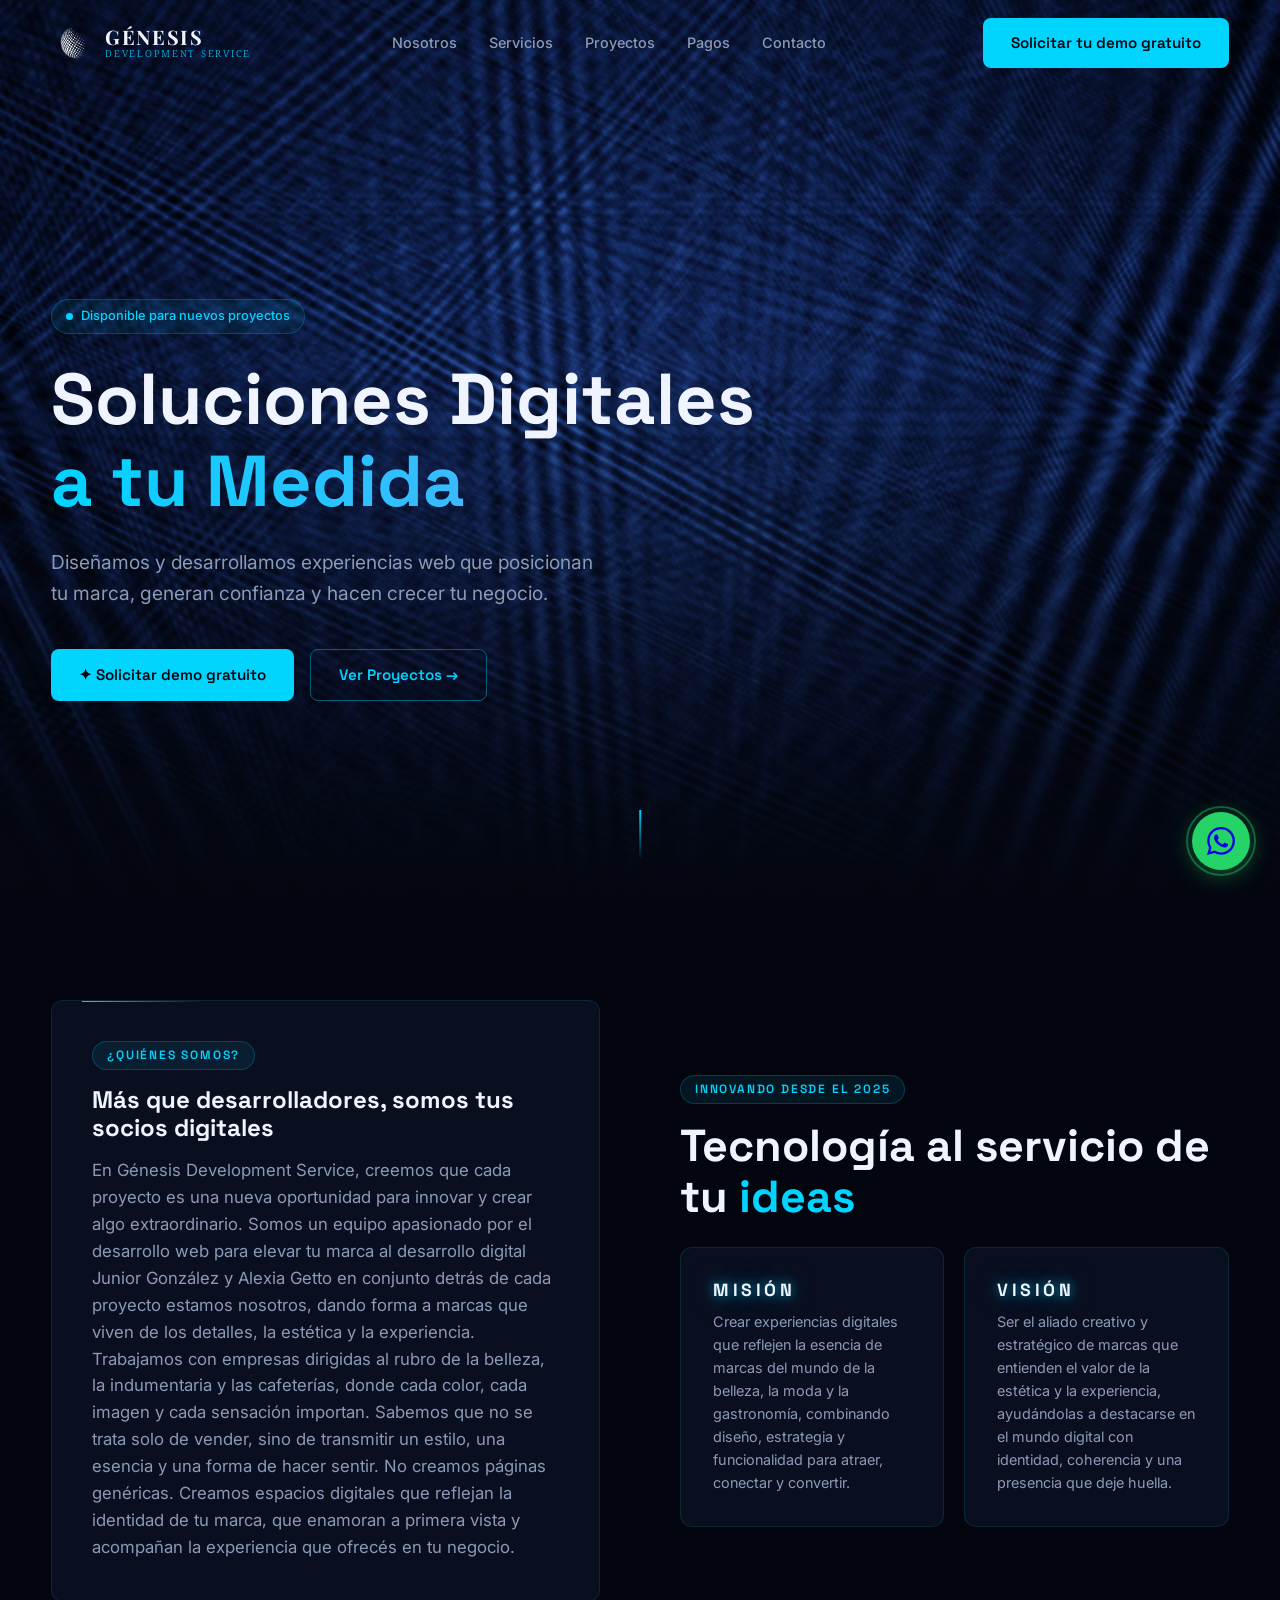
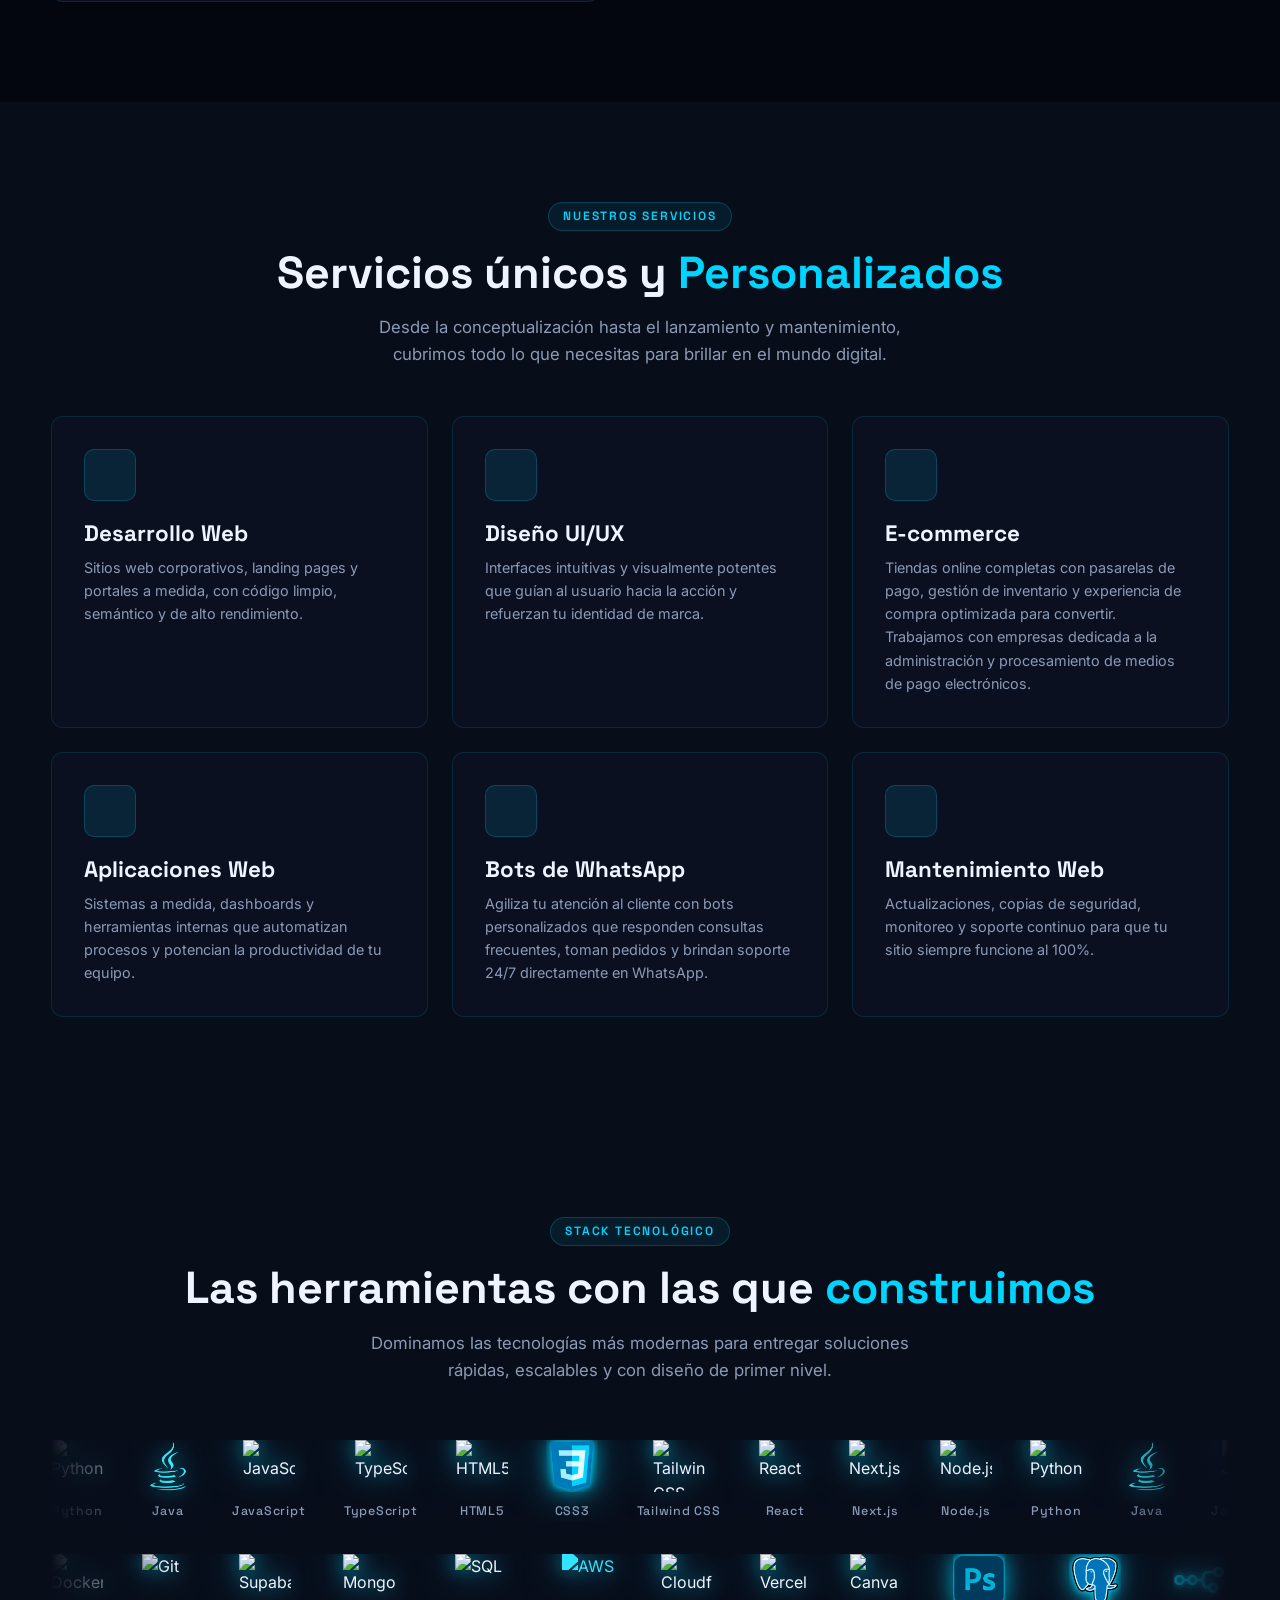
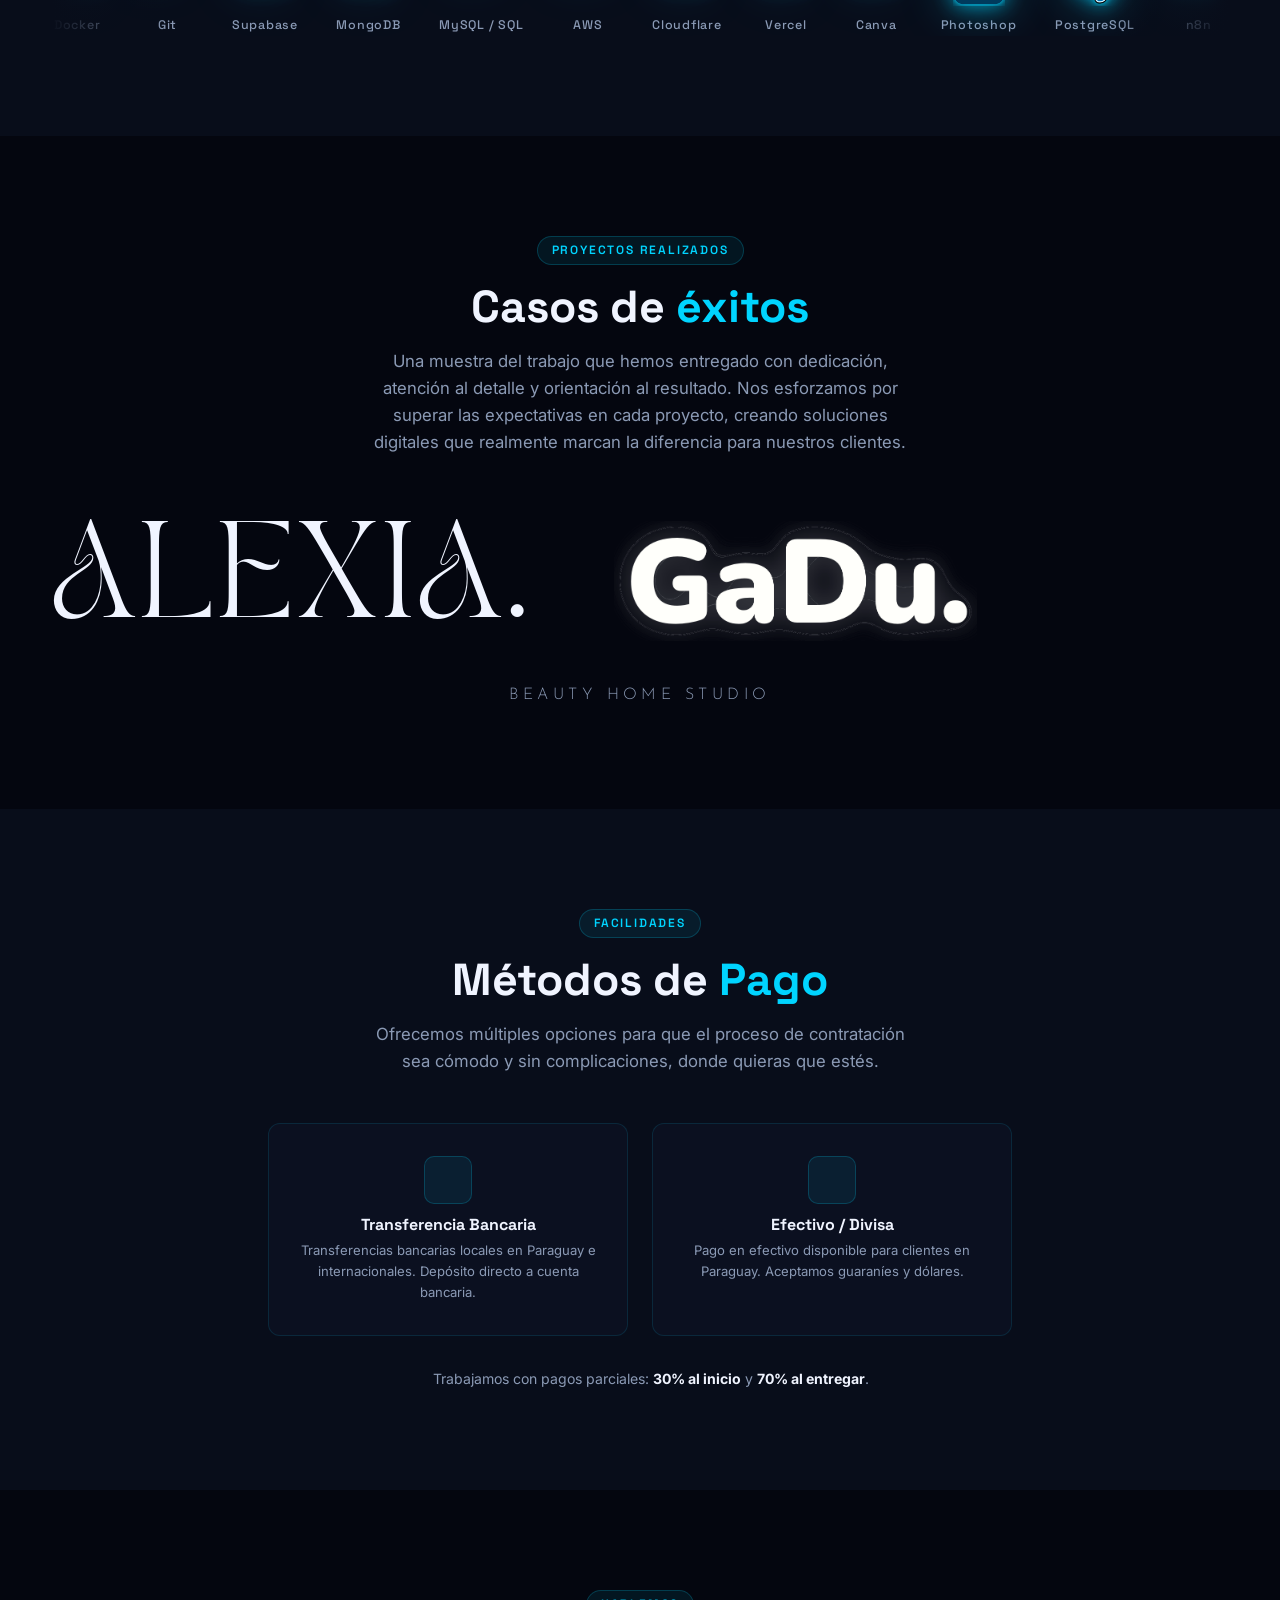
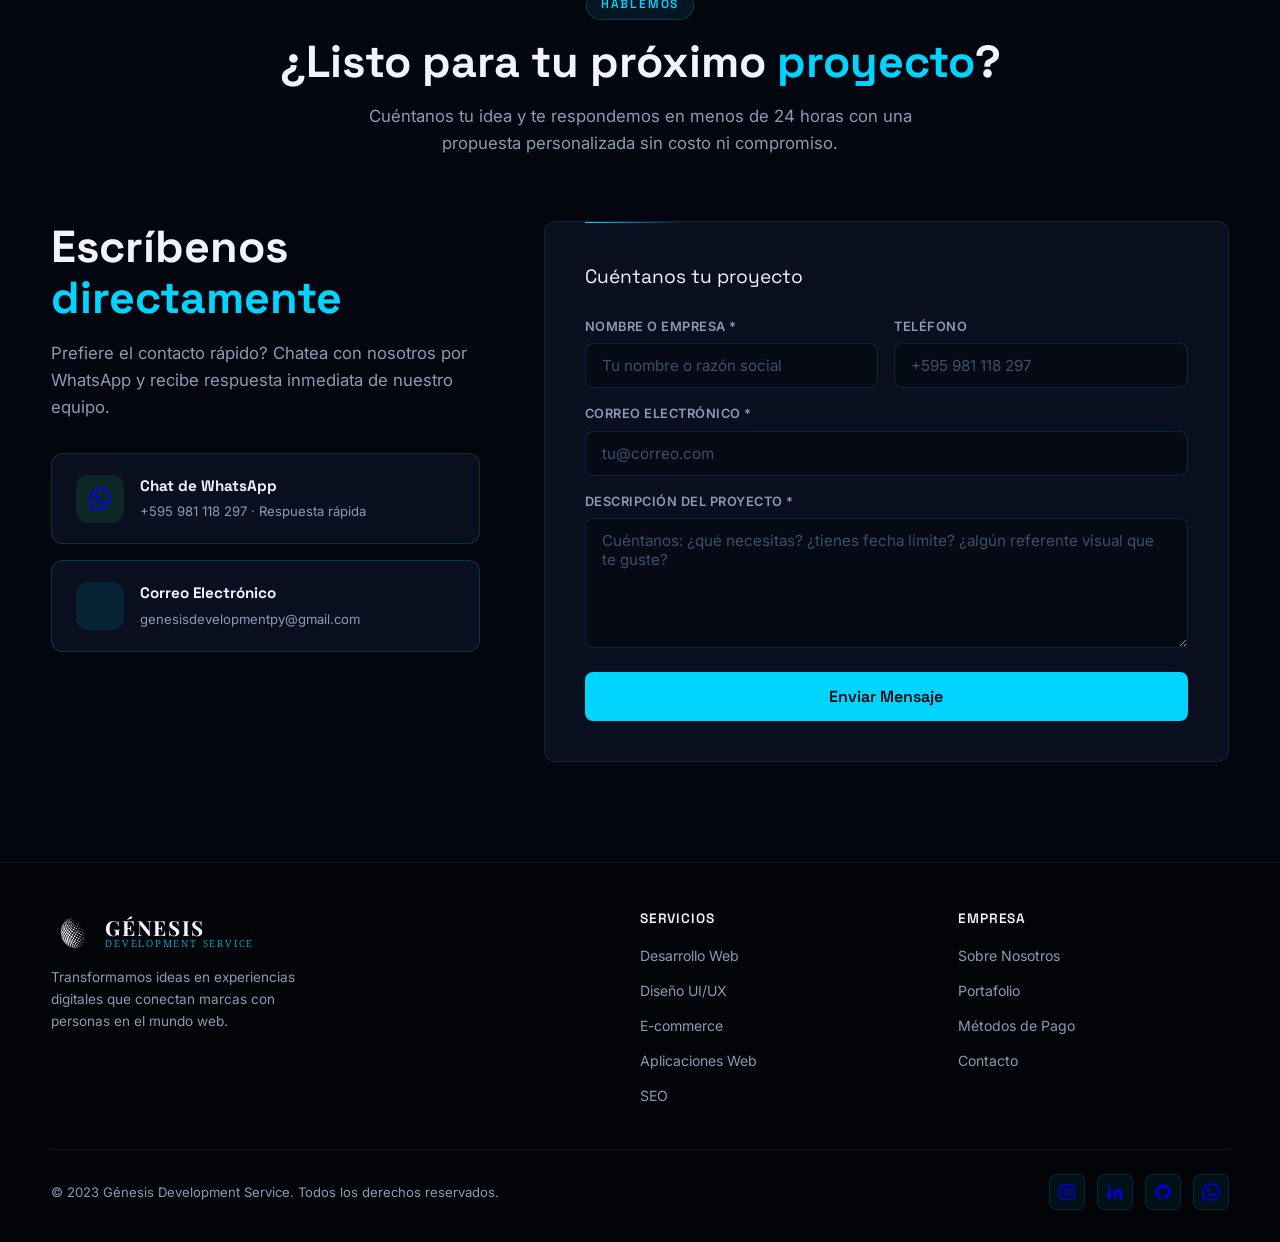
==== index.html @ a387af7b "fix: igualar GaDu. a ALEXIA. y centrar subtítulo - Reemplazar projects-grid por projects-row (flexbo" ====
<!DOCTYPE html>
<html lang="es">
<head>
  <meta charset="UTF-8" />
  <meta name="viewport" content="width=device-width, initial-scale=1.0" />
  <title>Génesis Development Service | Desarrollo Web Profesional en Paraguay</title>
  <link rel="icon" type="image/png" href="assets/favicon.png" />
  <link rel="canonical" href="https://www.genesis.com.py/" />
  <meta name="description" content="Génesis Development Service: desarrollo web profesional, diseño UI/UX, e-commerce y aplicaciones a medida en Paraguay. Transformamos ideas en experiencias digitales." />
  <meta name="keywords" content="desarrollo web Paraguay, diseño web Asunción, e-commerce Paraguay, páginas web profesionales, UI/UX, aplicaciones web, Génesis" />
  <meta name="author" content="Génesis Development Service" />
  <meta name="robots" content="index, follow" />

  <!-- Open Graph (WhatsApp, Facebook, LinkedIn) -->
  <meta property="og:type" content="website" />
  <meta property="og:url" content="https://www.genesis.com.py/" />
  <meta property="og:title" content="Génesis Development Service | Desarrollo Web Profesional" />
  <meta property="og:description" content="Desarrollo web profesional, diseño UI/UX, e-commerce y aplicaciones a medida en Paraguay." />
  <meta property="og:image" content="https://www.genesis.com.py/assets/favicon.png" />
  <meta property="og:locale" content="es_PY" />

  <!-- Twitter Card -->
  <meta name="twitter:card" content="summary_large_image" />
  <meta name="twitter:title" content="Génesis Development Service" />
  <meta name="twitter:description" content="Desarrollo web profesional en Paraguay." />
  <meta name="twitter:image" content="https://www.genesis.com.py/assets/favicon.png" />

  <!-- Fonts -->
  <link rel="preconnect" href="https://fonts.googleapis.com" />
  <link rel="preconnect" href="https://fonts.gstatic.com" crossorigin />
  <link href="https://fonts.googleapis.com/css2?family=Space+Grotesk:wght@300;400;500;600;700&family=Inter:wght@300;400;500;600&family=Playfair+Display:wght@400;500;600;700&family=Noto+Serif:wght@300;400&family=Josefin+Sans:wght@300;400;600&display=swap" rel="stylesheet" />

  <!-- Styles -->
  <link rel="stylesheet" href="css/styles.css" />
  <!-- Icons -->
  <script src="https://unpkg.com/lucide@latest/dist/umd/lucide.min.js"></script>
</head>
<body>

  <!-- ═════════ PRELOADER ═══ -->
  <div id="preloader">
    <div class="preloader-content">
      <img src="assets/logo-icon.png" alt="Génesis" class="preloader-icon" />
      <span class="preloader-name">GÉNESIS</span>
      <span class="preloader-sub">Development Service</span>
    </div>
  </div>

  <!-- ═════════ NAV ═══ -->
  <nav id="navbar">
    <div class="container">
      <div class="nav-inner">
        <a href="#hero" class="nav-logo">
          <img src="assets/logo-icon.png" alt="Génesis" class="nav-logo-icon" />
          <span class="nav-logo-text">
            <span class="logo-name">GÉNESIS</span>
            <span class="logo-sub">Development Service</span>
          </span>
        </a>

        <ul class="nav-links">
          <li><a href="#about">Nosotros</a></li>
          <li><a href="#services">Servicios</a></li>
          <li><a href="#projects">Proyectos</a></li>
          <li><a href="#payment">Pagos</a></li>
          <li><a href="#contact">Contacto</a></li>
        </ul>

        <a href="#contact" class="btn btn-primary nav-cta">Solicitar tu demo gratuito</a>

        <button class="hamburger" aria-label="Menú">
          <span></span><span></span><span></span>
        </button>
      </div>
    </div>
  </nav>

  <!-- ═══════════════════════════════════════ HERO ══ -->
  <section id="hero">
    <canvas id="shader-canvas"></canvas>
    <div class="hero-overlay"></div>

    <div class="container">
      <div class="hero-content">
        <div class="hero-badge">
          <span class="dot"></span>
          Disponible para nuevos proyectos
        </div>

        <h1 class="hero-title">
          <span class="line">Soluciones Digitales</span>
          <span class="line gradient-text typewriter"
                data-words="a tu Medida|que Impactan|que Convierten|Profesionales"></span>
        </h1>

        <p class="hero-subtitle">
          Diseñamos y desarrollamos experiencias web que posicionan tu marca,
          generan confianza y hacen crecer tu negocio.
        </p>

        <div class="hero-actions">
          <a href="#contact" class="btn btn-primary">
            ✦ Solicitar demo gratuito
          </a>
          <a href="#projects" class="btn btn-outline">
            Ver Proyectos →
          </a>
        </div>
      </div>
    </div>

    <div class="hero-scroll">
      <div class="scroll-line"></div>
    </div>
  </section>

  <!-- ═══════════════════════════════════════ ABOUT ═ -->
  <section id="about" class="section">
    <div class="container">
      <div class="about-grid">

        <div class="about-visual reveal">
          <div class="about-card-main">
            <span class="section-tag">¿Quiénes Somos?</span>
            <h3 style="color:var(--white);font-size:1.5rem;margin-bottom:1rem;">
              Más que desarrolladores, somos tus socios digitales
            </h3>
            <p>
              En Génesis Development Service, creemos que cada proyecto es una nueva
              oportunidad para innovar y crear algo extraordinario. Somos un equipo apasionado por el desarrollo web para elevar tu marca al desarrollo digital
              Junior González y Alexia Getto en conjunto detrás de cada proyecto estamos nosotros, dando forma a marcas que viven de los detalles, la estética y la experiencia.
              Trabajamos con empresas dirigidas al rubro de la belleza, la indumentaria y las cafeterías, donde cada color, cada imagen y cada sensación importan.
              Sabemos que no se trata solo de vender, sino de transmitir un estilo, una esencia y una forma de hacer sentir. No creamos páginas genéricas.
              Creamos espacios digitales que reflejan la identidad de tu marca, que enamoran a primera vista y acompañan la experiencia que ofrecés en tu negocio.

            </p>
            <div class="about-card-accent"></div>
          </div>

        </div>

        <div class="about-text reveal reveal-delay-2">
          <span class="section-tag">Innovando desde el 2025</span>
          <h2 class="section-title">
            Tecnología al servicio de tu <span class="text-cyan">ideas</span>
          </h2>
          <div class="mv-grid">
            <div class="service-card mv-card">
              <h3 class="mv-title">MISIÓN</h3>
              <p>Crear experiencias digitales que reflejen la esencia de marcas del mundo de la belleza, la moda y la gastronomía, combinando diseño, estrategia y funcionalidad para atraer, conectar y convertir.</p>
            </div>
            <div class="service-card mv-card">
              <h3 class="mv-title">VISIÓN</h3>
              <p>Ser el aliado creativo y estratégico de marcas que entienden el valor de la estética y la experiencia, ayudándolas a destacarse en el mundo digital con identidad, coherencia y una presencia que deje huella.</p>
            </div>
          </div>
        </div>
      </div>
    </div>
  </section>

  <!-- ════════════════════════════════════ SERVICES ══ -->
  <section id="services" class="section">
    <div class="container">
      <div class="text-center reveal">
        <span class="section-tag">Nuestros servicios</span>
        <h2 class="section-title">Servicios únicos y <span class="text-cyan">Personalizados</span></h2>
        <p class="section-subtitle">
          Desde la conceptualización hasta el lanzamiento y mantenimiento,
          cubrimos todo lo que necesitas para brillar en el mundo digital.
        </p>
      </div>

      <div class="services-grid">

        <div class="service-card reveal reveal-delay-1">
          <div class="service-icon"><i data-lucide="globe"></i></div>
          <h3>Desarrollo Web</h3>
          <p>Sitios web corporativos, landing pages y portales a medida, con código limpio, semántico y de alto rendimiento.</p>
        </div>

        <div class="service-card reveal reveal-delay-2">
          <div class="service-icon"><i data-lucide="palette"></i></div>
          <h3>Diseño UI/UX</h3>
          <p>Interfaces intuitivas y visualmente potentes que guían al usuario hacia la acción y refuerzan tu identidad de marca.</p>
        </div>

        <div class="service-card reveal reveal-delay-3">
          <div class="service-icon"><i data-lucide="shopping-cart"></i></div>
          <h3>E-commerce</h3>
          <p>Tiendas online completas con pasarelas de pago, gestión de inventario y experiencia de compra optimizada para convertir. Trabajamos con empresas dedicada a la administración y procesamiento de medios de pago electrónicos.</p>
        </div>

        <div class="service-card reveal reveal-delay-1">
          <div class="service-icon"><i data-lucide="settings-2"></i></div>
          <h3>Aplicaciones Web</h3>
          <p>Sistemas a medida, dashboards y herramientas internas que automatizan procesos y potencian la productividad de tu equipo.</p>
        </div>

        <div class="service-card reveal reveal-delay-2">
          <div class="service-icon"><i data-lucide="bot"></i></div>
          <h3>Bots de WhatsApp</h3>
          <p>Agiliza tu atención al cliente con bots personalizados que responden consultas frecuentes, toman pedidos y brindan soporte 24/7 directamente en WhatsApp.</p>
        </div>

        <div class="service-card reveal reveal-delay-3">
          <div class="service-icon"><i data-lucide="shield-check"></i></div>
          <h3>Mantenimiento Web</h3>
          <p>Actualizaciones, copias de seguridad, monitoreo y soporte continuo para que tu sitio siempre funcione al 100%.</p>
        </div>

      </div>
    </div>
  </section>

  <!-- ══════════════════════════════════ STACK ══════ -->
  <section id="stack" class="section">
    <div class="container">
      <div class="text-center reveal">
        <span class="section-tag">Stack Tecnológico</span>
        <h2 class="section-title">Las herramientas con las que <span class="text-cyan">construimos</span></h2>
        <p class="section-subtitle">
          Dominamos las tecnologías más modernas para entregar soluciones
          rápidas, escalables y con diseño de primer nivel.
        </p>
      </div>

      <div class="stack-carousel reveal">
        <!-- Fila 1 → scroll izquierda -->
        <div class="stack-row">
          <div class="stack-track track-left">
            <!-- set 1 -->
            <div class="stack-item"><img src="https://cdn.simpleicons.org/python/00d4ff" alt="Python"><span>Python</span></div>
            <div class="stack-item"><img src="assets/logo-java.png" alt="Java"><span>Java</span></div>
            <div class="stack-item"><img src="https://cdn.simpleicons.org/javascript/00d4ff" alt="JavaScript"><span>JavaScript</span></div>
            <div class="stack-item"><img src="https://cdn.simpleicons.org/typescript/00d4ff" alt="TypeScript"><span>TypeScript</span></div>
            <div class="stack-item"><img src="https://cdn.simpleicons.org/html5/00d4ff" alt="HTML5"><span>HTML5</span></div>
            <div class="stack-item"><img src="assets/logo-css3.png" alt="CSS3"><span>CSS3</span></div>
            <div class="stack-item"><img src="https://cdn.simpleicons.org/tailwindcss/00d4ff" alt="Tailwind CSS"><span>Tailwind CSS</span></div>
            <div class="stack-item"><img src="https://cdn.simpleicons.org/react/00d4ff" alt="React"><span>React</span></div>
            <div class="stack-item"><img src="https://cdn.simpleicons.org/nextdotjs/00d4ff" alt="Next.js"><span>Next.js</span></div>
            <div class="stack-item"><img src="https://cdn.simpleicons.org/nodedotjs/00d4ff" alt="Node.js"><span>Node.js</span></div>
            <!-- set 2 (copia para loop infinito) -->
            <div class="stack-item"><img src="https://cdn.simpleicons.org/python/00d4ff" alt="Python"><span>Python</span></div>
            <div class="stack-item"><img src="assets/logo-java.png" alt="Java"><span>Java</span></div>
            <div class="stack-item"><img src="https://cdn.simpleicons.org/javascript/00d4ff" alt="JavaScript"><span>JavaScript</span></div>
            <div class="stack-item"><img src="https://cdn.simpleicons.org/typescript/00d4ff" alt="TypeScript"><span>TypeScript</span></div>
            <div class="stack-item"><img src="https://cdn.simpleicons.org/html5/00d4ff" alt="HTML5"><span>HTML5</span></div>
            <div class="stack-item"><img src="assets/logo-css3.png" alt="CSS3"><span>CSS3</span></div>
            <div class="stack-item"><img src="https://cdn.simpleicons.org/tailwindcss/00d4ff" alt="Tailwind CSS"><span>Tailwind CSS</span></div>
            <div class="stack-item"><img src="https://cdn.simpleicons.org/react/00d4ff" alt="React"><span>React</span></div>
            <div class="stack-item"><img src="https://cdn.simpleicons.org/nextdotjs/00d4ff" alt="Next.js"><span>Next.js</span></div>
            <div class="stack-item"><img src="https://cdn.simpleicons.org/nodedotjs/00d4ff" alt="Node.js"><span>Node.js</span></div>
          </div>
        </div>

        <!-- Fila 2 → scroll derecha -->
        <div class="stack-row" style="margin-top:2rem">
          <div class="stack-track track-right">
            <!-- set 1 -->
            <div class="stack-item"><img src="https://cdn.simpleicons.org/docker/00d4ff" alt="Docker"><span>Docker</span></div>
            <div class="stack-item"><img src="https://cdn.simpleicons.org/git/00d4ff" alt="Git"><span>Git</span></div>
            <div class="stack-item"><img src="https://cdn.simpleicons.org/supabase/00d4ff" alt="Supabase"><span>Supabase</span></div>
            <div class="stack-item"><img src="https://cdn.simpleicons.org/mongodb/00d4ff" alt="MongoDB"><span>MongoDB</span></div>
            <div class="stack-item"><img src="https://cdn.simpleicons.org/mysql/00d4ff" alt="SQL"><span>MySQL / SQL</span></div>
            <div class="stack-item"><img src="https://api.iconify.design/logos:aws.svg?width=52&height=52" alt="AWS" class="icon-force-cyan"><span>AWS</span></div>
            <div class="stack-item"><img src="https://cdn.simpleicons.org/cloudflare/00d4ff" alt="Cloudflare"><span>Cloudflare</span></div>
            <div class="stack-item"><img src="https://cdn.simpleicons.org/vercel/00d4ff" alt="Vercel"><span>Vercel</span></div>
            <div class="stack-item"><img src="https://api.iconify.design/simple-icons:canva.svg?color=%2300d4ff&width=52&height=52" alt="Canva"><span>Canva</span></div>
            <div class="stack-item"><img src="assets/logo-photoshop.png" alt="Photoshop"><span>Photoshop</span></div>
            <div class="stack-item"><img src="assets/logo-postgresql.png" alt="PostgreSQL"><span>PostgreSQL</span></div>
            <div class="stack-item"><img src="assets/logo-n8n.png" alt="n8n"><span>n8n</span></div>
            <!-- set 2 (copia para loop infinito) -->
            <div class="stack-item"><img src="https://cdn.simpleicons.org/docker/00d4ff" alt="Docker"><span>Docker</span></div>
            <div class="stack-item"><img src="https://cdn.simpleicons.org/git/00d4ff" alt="Git"><span>Git</span></div>
            <div class="stack-item"><img src="https://cdn.simpleicons.org/supabase/00d4ff" alt="Supabase"><span>Supabase</span></div>
            <div class="stack-item"><img src="https://cdn.simpleicons.org/mongodb/00d4ff" alt="MongoDB"><span>MongoDB</span></div>
            <div class="stack-item"><img src="https://cdn.simpleicons.org/mysql/00d4ff" alt="SQL"><span>MySQL / SQL</span></div>
            <div class="stack-item"><img src="https://api.iconify.design/logos:aws.svg?width=52&height=52" alt="AWS" class="icon-force-cyan"><span>AWS</span></div>
            <div class="stack-item"><img src="https://cdn.simpleicons.org/cloudflare/00d4ff" alt="Cloudflare"><span>Cloudflare</span></div>
            <div class="stack-item"><img src="https://cdn.simpleicons.org/vercel/00d4ff" alt="Vercel"><span>Vercel</span></div>
            <div class="stack-item"><img src="https://api.iconify.design/simple-icons:canva.svg?color=%2300d4ff&width=52&height=52" alt="Canva"><span>Canva</span></div>
            <div class="stack-item"><img src="assets/logo-photoshop.png" alt="Photoshop"><span>Photoshop</span></div>
            <div class="stack-item"><img src="assets/logo-postgresql.png" alt="PostgreSQL"><span>PostgreSQL</span></div>
            <div class="stack-item"><img src="assets/logo-n8n.png" alt="n8n"><span>n8n</span></div>
          </div>
        </div>
      </div>
    </div>
  </section>

  <!-- ══════════════════════════════════ PROJECTS ════ -->
  <section id="projects" class="section">
    <div class="container">
      <div class="text-center reveal">
        <span class="section-tag">Proyectos Realizados</span>
        <h2 class="section-title">Casos de <span class="text-cyan">éxitos</span></h2>
        <p class="section-subtitle">
          Una muestra del trabajo que hemos entregado con dedicación,
          atención al detalle y orientación al resultado. Nos esforzamos por superar las expectativas en cada proyecto, creando soluciones digitales que realmente marcan la diferencia para nuestros clientes.
        </p>
      </div>

      <div class="projects-row">

        <a class="project-text-link reveal reveal-delay-1" href="https://www.alexiahome.com.py" target="_blank" rel="noopener noreferrer">
          ALEXIA. <span class="project-text-arrow">↗</span>
        </a>

        <a class="project-logo-link reveal reveal-delay-2" href="https://www.gadustore.com.py" target="_blank" rel="noopener noreferrer">
          <img src="assets/logo-gadu.png" alt="GaDu." class="project-logo-img">
          <span class="project-text-arrow">↗</span>
        </a>

      </div>

      <p class="project-subtitle text-center reveal" style="margin-top:1.6rem">Beauty Home Studio</p>
    </div>
  </section>

  <!-- ════════════════════════════════════ PAYMENT ═══ -->
  <section id="payment" class="section">
    <div class="container">
      <div class="text-center reveal">
        <span class="section-tag">Facilidades</span>
        <h2 class="section-title">Métodos de <span class="text-cyan">Pago</span></h2>
        <p class="section-subtitle">
          Ofrecemos múltiples opciones para que el proceso de contratación
          sea cómodo y sin complicaciones, donde quieras que estés.
        </p>
      </div>

      <div class="payment-grid">

        <div class="payment-card reveal reveal-delay-1">
          <span class="payment-icon"><i data-lucide="landmark"></i></span>
          <h3>Transferencia Bancaria</h3>
          <p>Transferencias bancarias locales en Paraguay e internacionales. Depósito directo a cuenta bancaria.</p>
        </div>


        <div class="payment-card reveal reveal-delay-4">
          <span class="payment-icon"><i data-lucide="banknote"></i></span>
          <h3>Efectivo / Divisa</h3>
          <p>Pago en efectivo disponible para clientes en Paraguay. Aceptamos guaraníes y dólares.</p>
        </div>

      </div>

      <p class="text-center reveal" style="margin-top:2rem;font-size:0.88rem;">
        <i data-lucide="info" style="display:inline-block;width:14px;height:14px;vertical-align:middle;margin-right:4px;color:var(--cyan);"></i> Trabajamos con pagos parciales: <strong style="color:var(--white);">30% al inicio</strong> y <strong style="color:var(--white);">70% al entregar</strong>.
      </p>
    </div>
  </section>

  <!-- ══════════════════════════════════ CONTACT ═════ -->
  <section id="contact" class="section">
    <div class="container">
      <div class="text-center reveal" style="margin-bottom:4rem;">
        <span class="section-tag">Hablemos</span>
        <h2 class="section-title">¿Listo para tu próximo <span class="text-cyan">proyecto</span>?</h2>
        <p class="section-subtitle">
          Cuéntanos tu idea y te respondemos en menos de 24 horas con una propuesta
          personalizada sin costo ni compromiso.
        </p>
      </div>

      <div class="contact-grid">

        <!-- WhatsApp -->
        <div class="contact-info reveal">
          <h2>Escríbenos<br /><span class="text-cyan">directamente</span></h2>
          <p style="margin-top:1rem;margin-bottom:2rem;">
            Prefiere el contacto rápido? Chatea con nosotros por WhatsApp y recibe
            respuesta inmediata de nuestro equipo.
          </p>

          <div class="contact-wa">
            <a href="https://wa.me/595981118297?text=Hola%2C%20me%20interesa%20un%20proyecto%20web"
               target="_blank" rel="noopener noreferrer" class="wa-card">
              <div class="wa-icon"><svg viewBox="0 0 24 24" fill="currentColor" width="22" height="22"><path d="M17.472 14.382c-.297-.149-1.758-.867-2.03-.967-.273-.099-.471-.148-.67.15-.197.297-.767.966-.94 1.164-.173.199-.347.223-.644.075-.297-.15-1.255-.463-2.39-1.475-.883-.788-1.48-1.761-1.653-2.059-.173-.297-.018-.458.13-.606.134-.133.298-.347.446-.52.149-.174.198-.298.298-.497.099-.198.05-.371-.025-.52-.075-.149-.669-1.612-.916-2.207-.242-.579-.487-.5-.669-.51-.173-.008-.371-.01-.57-.01-.198 0-.52.074-.792.372-.272.297-1.04 1.016-1.04 2.479 0 1.462 1.065 2.875 1.213 3.074.149.198 2.096 3.2 5.077 4.487.709.306 1.262.489 1.694.625.712.227 1.36.195 1.871.118.571-.085 1.758-.719 2.006-1.413.248-.694.248-1.289.173-1.413-.074-.124-.272-.198-.57-.347m-5.421 7.403h-.004a9.87 9.87 0 01-5.031-1.378l-.361-.214-3.741.982.998-3.648-.235-.374a9.86 9.86 0 01-1.51-5.26c.001-5.45 4.436-9.884 9.888-9.884 2.64 0 5.122 1.03 6.988 2.898a9.825 9.825 0 012.893 6.994c-.003 5.45-4.437 9.884-9.885 9.884m8.413-18.297A11.815 11.815 0 0012.05 0C5.495 0 .16 5.335.157 11.892c0 2.096.547 4.142 1.588 5.945L.057 24l6.305-1.654a11.882 11.882 0 005.683 1.448h.005c6.554 0 11.89-5.335 11.893-11.893a11.821 11.821 0 00-3.48-8.413z"/></svg></div>
              <div class="wa-card-text">
                <strong>Chat de WhatsApp</strong>
                <span>+595 981 118 297 · Respuesta rápida</span>
              </div>
            </a>

            <a href="mailto:genesisdevelopmentpy@gmail.com" class="wa-card"
               style="border-color:rgba(0,212,255,0.2);">
              <div class="wa-icon" style="background:rgba(0,212,255,0.1);"><i data-lucide="mail" style="width:22px;height:22px;color:var(--cyan);"></i></div>
              <div class="wa-card-text">
                <strong>Correo Electrónico</strong>
                <span>genesisdevelopmentpy@gmail.com</span>
              </div>
            </a>
          </div>
        </div>

        <!-- Form -->
        <div class="contact-form-wrap reveal reveal-delay-2">
          <p class="form-title">Cuéntanos tu proyecto</p>
          <form id="contact-form" novalidate>
            <div class="form-row">
              <div class="form-group">
                <label for="nombre">Nombre o Empresa *</label>
                <input type="text" id="nombre" name="nombre"
                       placeholder="Tu nombre o razón social" required />
              </div>
              <div class="form-group">
                <label for="telefono">Teléfono</label>
                <input type="tel" id="telefono" name="telefono"
                       placeholder="+595 981 118 297" />
              </div>
            </div>

            <div class="form-group">
              <label for="email">Correo Electrónico *</label>
              <input type="email" id="email" name="email"
                     placeholder="tu@correo.com" required />
            </div>

            <div class="form-group">
              <label for="descripcion">Descripción del Proyecto *</label>
              <textarea id="descripcion" name="descripcion"
                        placeholder="Cuéntanos: ¿qué necesitas? ¿tienes fecha límite? ¿algún referente visual que te guste?"
                        required></textarea>
            </div>

            <button type="submit" class="btn btn-primary form-submit">
              Enviar Mensaje
            </button>
            <div class="form-success">
              ✅ ¡Mensaje enviado! Te contactaremos pronto.
            </div>
          </form>
        </div>

      </div>
    </div>
  </section>

  <!-- ═══════════════════════════════════ FOOTER ═════ -->
  <footer>
    <div class="container">
      <div class="footer-grid">

        <div class="footer-brand">
          <div class="footer-logo">
            <img src="assets/logo-icon.png" alt="Génesis" class="nav-logo-icon" />
            <span class="nav-logo-text">
              <span class="logo-name">GÉNESIS</span>
              <span class="logo-sub">Development Service</span>
            </span>
          </div>
          <p>
            Transformamos ideas en experiencias digitales que conectan
            marcas con personas en el mundo web.
          </p>
        </div>

        <div class="footer-col">
          <h4>Servicios</h4>
          <ul>
            <li><a href="#services">Desarrollo Web</a></li>
            <li><a href="#services">Diseño UI/UX</a></li>
            <li><a href="#services">E-commerce</a></li>
            <li><a href="#services">Aplicaciones Web</a></li>
            <li><a href="#services">SEO</a></li>
          </ul>
        </div>

        <div class="footer-col">
          <h4>Empresa</h4>
          <ul>
            <li><a href="#about">Sobre Nosotros</a></li>
            <li><a href="#projects">Portafolio</a></li>
            <li><a href="#payment">Métodos de Pago</a></li>
            <li><a href="#contact">Contacto</a></li>
          </ul>
        </div>

      </div>

      <div class="footer-bottom">
        <p style="color:var(--muted);">
          © 2023 Génesis Development Service. Todos los derechos reservados.
        </p>
        <div class="footer-social">
          <a href="https://www.instagram.com/genesisparaguay_/" class="social-btn" title="Instagram">
            <svg viewBox="0 0 24 24" fill="none" stroke="currentColor" stroke-width="1.8" width="18" height="18"><rect x="2" y="2" width="20" height="20" rx="5" ry="5"/><circle cx="12" cy="12" r="4"/><circle cx="17.5" cy="6.5" r="0.8" fill="currentColor" stroke="none"/></svg>
          </a>
          <a href="#" class="social-btn" title="LinkedIn">
            <svg viewBox="0 0 24 24" fill="currentColor" width="18" height="18"><path d="M16 8a6 6 0 0 1 6 6v7h-4v-7a2 2 0 0 0-2-2 2 2 0 0 0-2 2v7h-4v-7a6 6 0 0 1 6-6z"/><rect x="2" y="9" width="4" height="12"/><circle cx="4" cy="4" r="2"/></svg>
          </a>
          <a href="https://github.com/genesisdev-cloud" class="social-btn" title="GitHub">
            <svg viewBox="0 0 24 24" fill="currentColor" width="18" height="18"><path d="M12 2C6.477 2 2 6.484 2 12.017c0 4.425 2.865 8.18 6.839 9.504.5.092.682-.217.682-.483 0-.237-.008-.868-.013-1.703-2.782.605-3.369-1.343-3.369-1.343-.454-1.158-1.11-1.466-1.11-1.466-.908-.62.069-.608.069-.608 1.003.07 1.531 1.032 1.531 1.032.892 1.53 2.341 1.088 2.91.832.092-.647.35-1.088.636-1.338-2.22-.253-4.555-1.113-4.555-4.951 0-1.093.39-1.988 1.029-2.688-.103-.253-.446-1.272.098-2.65 0 0 .84-.27 2.75 1.026A9.564 9.564 0 0 1 12 6.844a9.59 9.59 0 0 1 2.504.337c1.909-1.296 2.747-1.027 2.747-1.027.546 1.379.202 2.398.1 2.651.64.7 1.028 1.595 1.028 2.688 0 3.848-2.339 4.695-4.566 4.943.359.309.678.92.678 1.855 0 1.338-.012 2.419-.012 2.747 0 .268.18.58.688.482A10.02 10.02 0 0 0 22 12.017C22 6.484 17.522 2 12 2z"/></svg>
          </a>
          <a href="https://wa.me/595981118297" class="social-btn" title="WhatsApp" target="_blank">
            <svg viewBox="0 0 24 24" fill="currentColor" width="18" height="18"><path d="M17.472 14.382c-.297-.149-1.758-.867-2.03-.967-.273-.099-.471-.148-.67.15-.197.297-.767.966-.94 1.164-.173.199-.347.223-.644.075-.297-.15-1.255-.463-2.39-1.475-.883-.788-1.48-1.761-1.653-2.059-.173-.297-.018-.458.13-.606.134-.133.298-.347.446-.52.149-.174.198-.298.298-.497.099-.198.05-.371-.025-.52-.075-.149-.669-1.612-.916-2.207-.242-.579-.487-.5-.669-.51-.173-.008-.371-.01-.57-.01-.198 0-.52.074-.792.372-.272.297-1.04 1.016-1.04 2.479 0 1.462 1.065 2.875 1.213 3.074.149.198 2.096 3.2 5.077 4.487.709.306 1.262.489 1.694.625.712.227 1.36.195 1.871.118.571-.085 1.758-.719 2.006-1.413.248-.694.248-1.289.173-1.413-.074-.124-.272-.198-.57-.347m-5.421 7.403h-.004a9.87 9.87 0 01-5.031-1.378l-.361-.214-3.741.982.998-3.648-.235-.374a9.86 9.86 0 01-1.51-5.26c.001-5.45 4.436-9.884 9.888-9.884 2.64 0 5.122 1.03 6.988 2.898a9.825 9.825 0 012.893 6.994c-.003 5.45-4.437 9.884-9.885 9.884m8.413-18.297A11.815 11.815 0 0012.05 0C5.495 0 .16 5.335.157 11.892c0 2.096.547 4.142 1.588 5.945L.057 24l6.305-1.654a11.882 11.882 0 005.683 1.448h.005c6.554 0 11.89-5.335 11.893-11.893a11.821 11.821 0 00-3.48-8.413z"/></svg>
          </a>
        </div>
      </div>
    </div>
  </footer>

  <!-- WhatsApp floating button -->
  <a href="https://wa.me/595981118297?text=Hola%2C%20quiero%20información%20sobre%20sus%20servicios"
     class="wa-float" target="_blank" rel="noopener noreferrer" title="Chatear por WhatsApp">
    <div class="wa-float-ring"></div>
    <svg viewBox="0 0 24 24" fill="currentColor" width="28" height="28" aria-hidden="true">
      <path d="M17.472 14.382c-.297-.149-1.758-.867-2.03-.967-.273-.099-.471-.148-.67.15-.197.297-.767.966-.94 1.164-.173.199-.347.223-.644.075-.297-.15-1.255-.463-2.39-1.475-.883-.788-1.48-1.761-1.653-2.059-.173-.297-.018-.458.13-.606.134-.133.298-.347.446-.52.149-.174.198-.298.298-.497.099-.198.05-.371-.025-.52-.075-.149-.669-1.612-.916-2.207-.242-.579-.487-.5-.669-.51-.173-.008-.371-.01-.57-.01-.198 0-.52.074-.792.372-.272.297-1.04 1.016-1.04 2.479 0 1.462 1.065 2.875 1.213 3.074.149.198 2.096 3.2 5.077 4.487.709.306 1.262.489 1.694.625.712.227 1.36.195 1.871.118.571-.085 1.758-.719 2.006-1.413.248-.694.248-1.289.173-1.413-.074-.124-.272-.198-.57-.347m-5.421 7.403h-.004a9.87 9.87 0 01-5.031-1.378l-.361-.214-3.741.982.998-3.648-.235-.374a9.86 9.86 0 01-1.51-5.26c.001-5.45 4.436-9.884 9.888-9.884 2.64 0 5.122 1.03 6.988 2.898a9.825 9.825 0 012.893 6.994c-.003 5.45-4.437 9.884-9.885 9.884m8.413-18.297A11.815 11.815 0 0012.05 0C5.495 0 .16 5.335.157 11.892c0 2.096.547 4.142 1.588 5.945L.057 24l6.305-1.654a11.882 11.882 0 005.683 1.448h.005c6.554 0 11.89-5.335 11.893-11.893a11.821 11.821 0 00-3.48-8.413z"/>
    </svg>
  </a>

  <!-- Scripts -->
  <script src="js/shader.js?v=6"></script>
  <script src="js/main.js?v=3"></script>
  <script>lucide.createIcons();</script>
  <script>
    /* ── Stack icon fallback: si simpleicons falla, usa Iconify ── */
    (function () {
      const slugMap = {
        'Python':'python','Java':'java','JavaScript':'javascript',
        'TypeScript':'typescript','HTML5':'html5','CSS3':'css',
        'Tailwind CSS':'tailwindcss','React':'react','Next.js':'nextdotjs',
        'Node.js':'nodedotjs','Docker':'docker','Git':'git',
        'Supabase':'supabase','MongoDB':'mongodb','MySQL / SQL':'mysql',
        'AWS':'amazonaws','Cloudflare':'cloudflare','Vercel':'vercel',
        'Canva':'canva','Photoshop':'adobephotoshop'
      };
      document.querySelectorAll('.stack-item img').forEach(function(img){
        img.addEventListener('error', function(){
          if(this.dataset.tried) return;
          this.dataset.tried = '1';
          var slug = slugMap[this.alt] || this.alt.toLowerCase().replace(/[^a-z0-9]/g,'');
          this.src = 'https://api.iconify.design/simple-icons:' + slug + '.svg?color=%2300d4ff&width=52&height=52';
        });
      });
    })();
  </script>
  <script>
    window.addEventListener('load', function() {
      setTimeout(function() {
        document.getElementById('preloader').classList.add('hidden');
      }, 800);
    });
  </script>
</body>
</html>
---- css/styles.css ----
/* ─── Custom Fonts ──────────────────────────────────────────── */
@font-face {
  font-family: 'TAN Pearl';
  src: url('../assets/TAN-Pearl-Regular.woff2') format('woff2');
  font-weight: 400;
  font-style: normal;
  font-display: swap;
}

/* ─── Reset & Base ─────────────────────────────────────────── */
*, *::before, *::after { box-sizing: border-box; margin: 0; padding: 0; }

:root {
  --bg:        #04060f;
  --bg2:       #080d1a;
  --cyan:      #00d4ff;
  --cyan-dim:  #00a8cc;
  --purple:    #7c3aed;
  --purple-dim:#5b21b6;
  --white:     #f0f4ff;
  --muted:     #8b9ab5;
  --border:    rgba(0,212,255,0.12);
  --glass:     rgba(8,13,26,0.75);
  --card:      rgba(12,18,35,0.85);
  --radius:    12px;
  --shadow-cyan: 0 0 40px rgba(0,212,255,0.15);
  --font-head: 'Space Grotesk', sans-serif;
  --font-body: 'Inter', sans-serif;
  --transition: 0.3s cubic-bezier(0.4,0,0.2,1);
}

html { scroll-behavior: smooth; }

body {
  font-family: var(--font-body);
  background: var(--bg);
  color: var(--white);
  overflow-x: hidden;
  line-height: 1.6;
}

/* ─── Scrollbar ────────────────────────────────────────────── */
::-webkit-scrollbar { width: 6px; }
::-webkit-scrollbar-track { background: var(--bg); }
::-webkit-scrollbar-thumb { background: var(--cyan-dim); border-radius: 3px; }

/* ─── Selection ────────────────────────────────────────────── */
::selection { background: rgba(0,212,255,0.25); color: var(--white); }

/* ─── Typography ───────────────────────────────────────────── */
h1,h2,h3,h4 { font-family: var(--font-head); font-weight: 700; line-height: 1.15; }
h1 { font-size: clamp(2.5rem, 6vw, 4.5rem); }
h2 { font-size: clamp(1.8rem, 4vw, 2.8rem); }
h3 { font-size: clamp(1.1rem, 2.5vw, 1.4rem); }
p  { font-size: clamp(0.95rem, 1.5vw, 1.05rem); color: var(--muted); }

/* ─── Utilities ────────────────────────────────────────────── */
.container { width: 92%; max-width: 1180px; margin: 0 auto; }
.section    { padding: 100px 0; }
.section-tag {
  display: inline-block;
  font-family: var(--font-head);
  font-size: 0.75rem;
  font-weight: 600;
  letter-spacing: 0.15em;
  text-transform: uppercase;
  color: var(--cyan);
  background: rgba(0,212,255,0.08);
  border: 1px solid rgba(0,212,255,0.2);
  border-radius: 99px;
  padding: 4px 14px;
  margin-bottom: 1rem;
}
.section-title { margin-bottom: 1rem; }
.section-subtitle { max-width: 560px; margin-bottom: 3rem; }
.text-cyan   { color: var(--cyan); }
.text-center { text-align: center; }
.text-center .section-subtitle { margin-left: auto; margin-right: auto; }

/* ─── Buttons ──────────────────────────────────────────────── */
.btn {
  display: inline-flex;
  align-items: center;
  gap: 8px;
  padding: 13px 28px;
  border-radius: 8px;
  font-family: var(--font-head);
  font-size: 0.95rem;
  font-weight: 600;
  cursor: pointer;
  text-decoration: none;
  border: none;
  transition: var(--transition);
  white-space: nowrap;
}
.btn-primary {
  background: var(--cyan);
  color: #03060e;
}
.btn-primary:hover {
  background: #33ddff;
  box-shadow: 0 0 28px rgba(0,212,255,0.45);
  transform: translateY(-2px);
}
.btn-outline {
  background: transparent;
  color: var(--cyan);
  border: 1.5px solid rgba(0,212,255,0.4);
}
.btn-outline:hover {
  border-color: var(--cyan);
  background: rgba(0,212,255,0.08);
  transform: translateY(-2px);
}
.btn-whatsapp {
  background: #25d366;
  color: #fff;
}
.btn-whatsapp:hover {
  background: #1ebe5b;
  box-shadow: 0 0 28px rgba(37,211,102,0.4);
  transform: translateY(-2px);
}

/* ─── NAV ──────────────────────────────────────────────────── */
#navbar {
  position: fixed;
  top: 0; left: 0; right: 0;
  z-index: 1000;
  padding: 18px 0;
  transition: var(--transition);
}
#navbar.scrolled {
  background: rgba(4,6,15,0.92);
  backdrop-filter: blur(20px);
  -webkit-backdrop-filter: blur(20px);
  border-bottom: 1px solid var(--border);
  padding: 12px 0;
}
.nav-inner {
  display: flex;
  align-items: center;
  justify-content: space-between;
  gap: 2rem;
}
.nav-logo {
  display: flex;
  align-items: center;
  gap: 10px;
  text-decoration: none;
}
.nav-logo-icon {
  height: 44px;
  width: 44px;
  object-fit: contain;
  flex-shrink: 0;
}
.nav-logo-text {
  display: flex;
  flex-direction: column;
  line-height: 1;
}
.logo-name {
  font-family: 'Playfair Display', Georgia, serif;
  font-size: 1.25rem;
  font-weight: 700;
  color: var(--white);
  letter-spacing: 0.08em;
}
.logo-sub {
  font-family: 'Noto Serif', Georgia, serif;
  font-size: 0.6rem;
  font-weight: 300;
  color: var(--cyan);
  letter-spacing: 0.18em;
  text-transform: uppercase;
  margin-top: 2px;
}
.footer-logo {
  display: flex;
  align-items: center;
  gap: 10px;
  margin-bottom: 0.75rem;
}
.nav-links {
  display: flex;
  align-items: center;
  gap: 2rem;
  list-style: none;
}
.nav-links a {
  text-decoration: none;
  color: var(--muted);
  font-size: 0.9rem;
  font-weight: 500;
  transition: var(--transition);
  position: relative;
}
.nav-links a:hover, .nav-links a.active { color: var(--white); }
.nav-cta { margin-left: 1rem; }
.hamburger {
  display: none;
  flex-direction: column;
  gap: 5px;
  cursor: pointer;
  background: none;
  border: none;
  padding: 4px;
}
.hamburger span {
  display: block;
  width: 24px;
  height: 2px;
  background: var(--white);
  border-radius: 2px;
  transition: var(--transition);
}

/* ─── HERO ─────────────────────────────────────────────────── */
#hero {
  position: relative;
  min-height: 100vh;
  display: flex;
  align-items: center;
  overflow: hidden;
}
#shader-canvas {
  position: absolute;
  inset: 0;
  width: 100%;
  height: 100%;
  z-index: 0;
}
.hero-overlay {
  position: absolute;
  inset: 0;
  background: linear-gradient(
    180deg,
    rgba(4,6,15,0.15) 0%,
    rgba(4,6,15,0.05) 40%,
    rgba(4,6,15,0.7) 80%,
    var(--bg) 100%
  );
  z-index: 1;
}
.hero-content {
  position: relative;
  z-index: 2;
  padding-top: 100px;
}
.hero-badge {
  display: inline-flex;
  align-items: center;
  gap: 8px;
  font-size: 0.8rem;
  font-weight: 500;
  color: var(--cyan);
  background: rgba(0,212,255,0.08);
  border: 1px solid rgba(0,212,255,0.22);
  border-radius: 99px;
  padding: 6px 14px;
  margin-bottom: 1.5rem;
  animation: fadeSlideDown 0.8s ease both;
}
.hero-badge .dot {
  width: 7px; height: 7px;
  border-radius: 50%;
  background: var(--cyan);
  animation: pulse 2s infinite;
}
@keyframes pulse {
  0%,100% { opacity:1; transform:scale(1); }
  50% { opacity:0.5; transform:scale(1.4); }
}
.hero-title {
  margin-bottom: 1.5rem;
  animation: fadeSlideDown 0.9s 0.15s ease both;
}
.hero-title .line { display: block; }
.hero-title .gradient-text {
  background: linear-gradient(90deg, var(--cyan), #a78bfa, var(--cyan));
  background-size: 200% auto;
  -webkit-background-clip: text;
  -webkit-text-fill-color: transparent;
  background-clip: text;
  animation: shimmer 4s linear infinite;
}
@keyframes shimmer {
  0%   { background-position: 0% center; }
  100% { background-position: 200% center; }
}
.hero-subtitle {
  font-size: clamp(1rem, 2vw, 1.2rem);
  max-width: 560px;
  margin-bottom: 2.5rem;
  animation: fadeSlideDown 1s 0.3s ease both;
}
.hero-actions {
  display: flex;
  gap: 1rem;
  flex-wrap: wrap;
  animation: fadeSlideDown 1s 0.45s ease both;
}
.hero-scroll {
  position: absolute;
  bottom: 40px;
  left: 50%;
  transform: translateX(-50%);
  z-index: 2;
  display: flex;
  flex-direction: column;
  align-items: center;
  gap: 8px;
  animation: fadeIn 1.5s 1.2s ease both;
}
.scroll-line {
  width: 1.5px;
  height: 50px;
  background: linear-gradient(to bottom, var(--cyan), transparent);
  animation: scrollDrop 1.8s ease infinite;
}
@keyframes scrollDrop {
  0%   { transform: scaleY(0); transform-origin: top; }
  50%  { transform: scaleY(1); transform-origin: top; }
  51%  { transform: scaleY(1); transform-origin: bottom; }
  100% { transform: scaleY(0); transform-origin: bottom; }
}
@keyframes fadeSlideDown {
  from { opacity:0; transform:translateY(-20px); }
  to   { opacity:1; transform:translateY(0); }
}
@keyframes fadeIn {
  from { opacity:0; } to { opacity:1; }
}

/* ─── ABOUT ────────────────────────────────────────────────── */
#about { background: var(--bg); }
.about-grid {
  display: grid;
  grid-template-columns: 1fr 1fr;
  gap: 5rem;
  align-items: center;
}
.about-visual {
  position: relative;
}
.about-card-main {
  background: var(--card);
  border: 1px solid var(--border);
  border-radius: var(--radius);
  padding: 2.5rem;
  backdrop-filter: blur(12px);
  position: relative;
  overflow: hidden;
}
.about-card-main::before {
  content: '';
  position: absolute;
  top: -1px; left: 30px;
  width: 120px; height: 2px;
  background: linear-gradient(90deg, var(--cyan), transparent);
}
.stats-row {
  display: grid;
  grid-template-columns: repeat(3,1fr);
  gap: 1.5rem;
  margin-top: 3rem;
}
.stat-item {
  text-align: center;
  padding: 1.5rem 1rem;
  background: var(--card);
  border: 1px solid var(--border);
  border-radius: var(--radius);
  transition: var(--transition);
}
.stat-item:hover {
  border-color: rgba(0,212,255,0.35);
  box-shadow: var(--shadow-cyan);
  transform: translateY(-4px);
}
.stat-number {
  font-family: var(--font-head);
  font-size: 2rem;
  font-weight: 800;
  color: var(--cyan);
  display: block;
}
.stat-label { font-size: 0.8rem; color: var(--muted); margin-top: 4px; }
.about-text .section-subtitle { margin-bottom: 2rem; }
.mv-grid { display: grid; grid-template-columns: 1fr 1fr; gap: 1.25rem; margin-top: 1.5rem; }
@media (max-width: 540px) { .mv-grid { grid-template-columns: 1fr; } }
.mv-title {
  color: var(--cyan);
  font-size: 1.1rem;
  letter-spacing: 0.2em;
  text-shadow: 0 0 12px rgba(0,212,255,0.7), 0 0 28px rgba(0,212,255,0.35);
  margin-bottom: 0.85rem;
}
.values-list { list-style: none; display: flex; flex-direction: column; gap: 1rem; }
.values-list li {
  display: flex;
  align-items: flex-start;
  gap: 12px;
  font-size: 0.95rem;
  color: var(--muted);
}
.values-list li .icon {
  flex-shrink: 0;
  width: 32px; height: 32px;
  border-radius: 6px;
  background: rgba(0,212,255,0.1);
  border: 1px solid rgba(0,212,255,0.2);
  display: flex; align-items: center; justify-content: center;
  margin-top: 2px;
}
.values-list li .icon svg { width: 16px; height: 16px; color: var(--cyan); }

/* ─── SERVICES ─────────────────────────────────────────────── */
#services { background: var(--bg2); }
.services-grid {
  display: grid;
  grid-template-columns: repeat(3, 1fr);
  gap: 1.5rem;
}
.service-card {
  background: var(--card);
  border: 1px solid var(--border);
  border-radius: var(--radius);
  padding: 2rem;
  transition: var(--transition);
  position: relative;
  overflow: hidden;
  cursor: default;
}
.service-card::before {
  content: '';
  position: absolute;
  inset: 0;
  background: linear-gradient(135deg, rgba(0,212,255,0.06), rgba(124,58,237,0.06));
  opacity: 0;
  transition: var(--transition);
}
.service-card:hover { border-color: rgba(0,212,255,0.35); transform: translateY(-6px); box-shadow: var(--shadow-cyan); }
.service-card:hover::before { opacity: 1; }
.service-icon {
  width: 52px; height: 52px;
  border-radius: 10px;
  background: rgba(0,212,255,0.1);
  border: 1px solid rgba(0,212,255,0.2);
  display: flex; align-items: center; justify-content: center;
  margin-bottom: 1.25rem;
}
.service-icon svg { width: 24px; height: 24px; color: var(--cyan); }
.service-card h3 { color: var(--white); margin-bottom: 0.6rem; }
.service-card p { font-size: 0.9rem; line-height: 1.6; }

/* ─── STACK CAROUSEL ───────────────────────────────────────── */
#stack { background: var(--bg2); }

.stack-carousel {
  margin-top: 3.5rem;
  position: relative;
}
/* fade edges */
.stack-carousel::before,
.stack-carousel::after {
  content: '';
  position: absolute;
  top: 0; bottom: 0;
  width: 120px;
  z-index: 2;
  pointer-events: none;
}
.stack-carousel::before { left: 0;  background: linear-gradient(90deg, var(--bg2), transparent); }
.stack-carousel::after  { right: 0; background: linear-gradient(-90deg, var(--bg2), transparent); }

.stack-row { overflow: hidden; }

.stack-track {
  display: flex;
  width: max-content;
  gap: 2.4rem;
}
.track-left  { animation: scroll-left  28s linear infinite; }
.track-right { animation: scroll-right 28s linear infinite; }

@keyframes scroll-left {
  from { transform: translateX(0); }
  to   { transform: translateX(-50%); }
}
@keyframes scroll-right {
  from { transform: translateX(-50%); }
  to   { transform: translateX(0); }
}

/* pausa al hover */
.stack-carousel:hover .stack-track { animation-play-state: paused; }

.stack-item {
  display: flex;
  flex-direction: column;
  align-items: center;
  gap: 10px;
  user-select: none;
  flex-shrink: 0;
}
.stack-item img {
  width: 52px;
  height: 52px;
  object-fit: contain;
  filter:
    drop-shadow(0 0 10px rgba(0,212,255,.7))
    drop-shadow(0 0 24px rgba(0,212,255,.35));
  transition: filter 0.3s ease, transform 0.3s ease;
}
.stack-item:hover img {
  filter:
    drop-shadow(0 0 16px rgba(0,212,255,1))
    drop-shadow(0 0 40px rgba(0,212,255,.6));
  transform: scale(1.18) translateY(-4px);
}
.stack-item span {
  font-family: var(--font-head);
  font-size: 0.78rem;
  font-weight: 500;
  letter-spacing: 0.06em;
  color: var(--muted);
  white-space: nowrap;
  transition: color 0.3s ease;
}
.stack-item:hover span { color: var(--cyan); }

/* Íconos a color original → forzar cyan (ej: Java/DevIcons) */
.stack-item img.icon-force-cyan {
  filter:
    brightness(0) saturate(100%)
    invert(71%) sepia(98%) saturate(1471%) hue-rotate(155deg) brightness(1.05)
    drop-shadow(0 0 10px rgba(0,212,255,.7))
    drop-shadow(0 0 24px rgba(0,212,255,.35));
}
.stack-item:hover img.icon-force-cyan {
  filter:
    brightness(0) saturate(100%)
    invert(71%) sepia(98%) saturate(1471%) hue-rotate(155deg) brightness(1.3)
    drop-shadow(0 0 16px rgba(0,212,255,1))
    drop-shadow(0 0 40px rgba(0,212,255,.6));
  transform: scale(1.18) translateY(-4px);
}

/* ─── PROJECTS ─────────────────────────────────────────────── */
#projects { background: var(--bg); }
.projects-grid {
  display: grid;
  grid-template-columns: repeat(3,1fr);
  gap: 1.5rem;
}
.projects-row {
  display: flex;
  align-items: center;
  gap: 3rem;
  flex-wrap: wrap;
}
.project-card {
  border-radius: var(--radius);
  overflow: hidden;
  border: 1px solid var(--border);
  background: var(--card);
  transition: var(--transition);
  position: relative;
  group: true;
}
.project-card:hover { transform: translateY(-6px); box-shadow: var(--shadow-cyan); border-color: rgba(0,212,255,0.3); }
.project-thumb {
  width: 100%;
  aspect-ratio: 16/10;
  background: linear-gradient(135deg, #0a1020, #12182e);
  display: flex; align-items: center; justify-content: center;
  font-size: 2.5rem;
  position: relative;
  overflow: hidden;
}
.project-thumb::after {
  content: '';
  position: absolute;
  inset: 0;
  background: linear-gradient(135deg, rgba(0,212,255,0.08), rgba(124,58,237,0.08));
}
.project-overlay {
  position: absolute;
  inset: 0;
  background: rgba(0,212,255,0.15);
  display: flex; align-items: center; justify-content: center;
  opacity: 0;
  transition: var(--transition);
  backdrop-filter: blur(4px);
  font-size: 2rem;
}
.project-card:hover .project-overlay { opacity: 1; }
.project-text-link {
  display: inline-flex;
  align-items: baseline;
  gap: 0.5rem;
  font-family: 'TAN Pearl', serif;
  font-size: clamp(3rem, 10vw, 6rem);
  color: var(--white);
  text-decoration: none;
  letter-spacing: 0.04em;
  transition: color var(--transition);
  position: relative;
}
.project-text-link:hover { color: #c97b8a; }
.project-text-arrow {
  font-family: var(--font-head);
  font-size: 0.35em;
  opacity: 0;
  transition: opacity var(--transition);
  vertical-align: super;
}
.project-text-link:hover .project-text-arrow { opacity: 1; }

.project-entry {
  display: inline-flex;
  flex-direction: column;
  align-items: flex-start;
  gap: 0.4rem;
}
.project-subtitle {
  font-family: 'Josefin Sans', sans-serif;
  font-weight: 300;
  font-size: clamp(0.75rem, 1.6vw, 1rem);
  letter-spacing: 0.28em;
  text-transform: uppercase;
  color: var(--muted);
  transition: color var(--transition);
}

/* Logo image project link (GaDu. etc.) */
.project-logo-link {
  display: inline-flex;
  align-items: center;
  gap: 0.5rem;
  text-decoration: none;
  transition: var(--transition);
  position: relative;
}
.project-logo-img {
  height: clamp(3.8rem, 12.5vw, 7.5rem);
  width: auto;
  object-fit: contain;
  filter: brightness(1.15);
  transition: filter var(--transition), transform var(--transition);
}
.project-logo-link:hover .project-logo-img {
  filter: brightness(1.5) drop-shadow(0 0 14px rgba(255,255,255,0.3));
  transform: translateY(-3px);
}
.project-logo-link .project-text-arrow {
  font-family: var(--font-head);
  font-size: clamp(1.5rem, 3vw, 2.5rem);
  color: var(--white);
  opacity: 0;
  transition: opacity var(--transition);
  vertical-align: super;
}
.project-logo-link:hover .project-text-arrow { opacity: 1; }
.project-info { padding: 1.25rem 1.5rem; }
.project-info h3 { color: var(--white); font-size: 1.05rem; margin-bottom: 0.4rem; }
.project-info p { font-size: 0.85rem; margin-bottom: 0.75rem; }
.project-tags { display: flex; flex-wrap: wrap; gap: 6px; }
.tag {
  font-size: 0.72rem;
  font-weight: 600;
  padding: 3px 10px;
  border-radius: 99px;
  background: rgba(0,212,255,0.08);
  border: 1px solid rgba(0,212,255,0.2);
  color: var(--cyan);
}

/* ─── PAYMENT ──────────────────────────────────────────────── */
#payment { background: var(--bg2); }
.payment-grid {
  display: grid;
  grid-template-columns: repeat(2, minmax(0, 360px));
  gap: 1.5rem;
  margin-top: 1rem;
  justify-content: center;
}
.payment-card {
  background: var(--card);
  border: 1px solid var(--border);
  border-radius: var(--radius);
  padding: 2rem 1.5rem;
  text-align: center;
  transition: var(--transition);
}
.payment-card:hover {
  border-color: rgba(0,212,255,0.35);
  transform: translateY(-4px);
  box-shadow: var(--shadow-cyan);
}
.payment-icon {
  margin-bottom: 0.75rem;
  display: flex; align-items: center; justify-content: center;
  width: 48px; height: 48px;
  background: rgba(0,212,255,0.08);
  border-radius: 10px;
  border: 1px solid rgba(0,212,255,0.2);
  margin-left: auto; margin-right: auto;
}
.payment-icon svg { width: 24px; height: 24px; color: var(--cyan); }
.payment-card h3 { font-size: 1rem; color: var(--white); margin-bottom: 0.35rem; }
.payment-card p  { font-size: 0.82rem; }

/* ─── CONTACT ──────────────────────────────────────────────── */
#contact { background: var(--bg); }
.contact-grid {
  display: grid;
  grid-template-columns: 1fr 1.6fr;
  gap: 4rem;
  align-items: start;
}
.contact-info h2 { margin-bottom: 1rem; }
.contact-info p  { margin-bottom: 2rem; }
.contact-wa {
  display: flex;
  flex-direction: column;
  gap: 1rem;
}
.wa-card {
  display: flex;
  align-items: center;
  gap: 1rem;
  background: var(--card);
  border: 1px solid rgba(37,211,102,0.2);
  border-radius: var(--radius);
  padding: 1.25rem 1.5rem;
  text-decoration: none;
  transition: var(--transition);
}
.wa-card:hover {
  border-color: rgba(37,211,102,0.5);
  transform: translateX(6px);
  box-shadow: 0 0 30px rgba(37,211,102,0.12);
}
.wa-icon {
  width: 48px; height: 48px;
  border-radius: 12px;
  background: rgba(37,211,102,0.12);
  display: flex; align-items: center; justify-content: center;
  font-size: 1.4rem;
  flex-shrink: 0;
}
.wa-card-text strong { display: block; color: var(--white); font-size: 0.95rem; font-family: var(--font-head); }
.wa-card-text span   { font-size: 0.82rem; color: var(--muted); }
.contact-form-wrap {
  background: var(--card);
  border: 1px solid var(--border);
  border-radius: var(--radius);
  padding: 2.5rem;
  position: relative;
  overflow: hidden;
}
.contact-form-wrap::before {
  content: '';
  position: absolute;
  top: -1px; left: 40px;
  width: 100px; height: 2px;
  background: linear-gradient(90deg, var(--cyan), transparent);
}
.form-title { font-family: var(--font-head); font-size: 1.2rem; color: var(--white); margin-bottom: 1.5rem; }
.form-row { display: grid; grid-template-columns: 1fr 1fr; gap: 1rem; }
.form-group { display: flex; flex-direction: column; gap: 6px; margin-bottom: 1rem; }
.form-group label { font-size: 0.8rem; font-weight: 600; color: var(--muted); letter-spacing: 0.04em; text-transform: uppercase; }
.form-group input,
.form-group textarea {
  background: rgba(0,0,0,0.3);
  border: 1px solid rgba(0,212,255,0.15);
  border-radius: 8px;
  padding: 12px 16px;
  color: var(--white);
  font-family: var(--font-body);
  font-size: 0.95rem;
  outline: none;
  transition: var(--transition);
  resize: vertical;
}
.form-group input::placeholder,
.form-group textarea::placeholder { color: #3d4f6a; }
.form-group input:focus,
.form-group textarea:focus {
  border-color: rgba(0,212,255,0.5);
  box-shadow: 0 0 0 3px rgba(0,212,255,0.08);
  background: rgba(0,212,255,0.03);
}
.form-group textarea { min-height: 130px; }
.form-submit { width: 100%; margin-top: 0.5rem; justify-content: center; font-size: 1rem; padding: 14px; }
.form-success {
  display: none;
  text-align: center;
  padding: 1rem;
  background: rgba(37,211,102,0.08);
  border: 1px solid rgba(37,211,102,0.25);
  border-radius: 8px;
  color: #25d366;
  font-size: 0.9rem;
  margin-top: 1rem;
}

/* ─── FOOTER ───────────────────────────────────────────────── */
footer {
  background: #020408;
  border-top: 1px solid var(--border);
  padding: 3rem 0 2rem;
}
.footer-grid {
  display: grid;
  grid-template-columns: 2fr 1fr 1fr;
  gap: 3rem;
  margin-bottom: 2.5rem;
}
.footer-brand .logo-name { font-size: 1.3rem; }
.footer-brand .logo-sub { font-size: 0.62rem; }
.footer-brand p { font-size: 0.85rem; max-width: 280px; }
.footer-col h4 { font-family: var(--font-head); font-size: 0.85rem; font-weight: 600; color: var(--white); margin-bottom: 1rem; text-transform: uppercase; letter-spacing: 0.06em; }
.footer-col ul { list-style: none; display: flex; flex-direction: column; gap: 0.6rem; }
.footer-col ul li a { text-decoration: none; color: var(--muted); font-size: 0.88rem; transition: var(--transition); }
.footer-col ul li a:hover { color: var(--cyan); }
.footer-bottom {
  border-top: 1px solid var(--border);
  padding-top: 1.5rem;
  display: flex;
  justify-content: space-between;
  align-items: center;
  flex-wrap: wrap;
  gap: 1rem;
}
.footer-bottom p { font-size: 0.82rem; margin: 0; }
.footer-social { display: flex; gap: 0.75rem; }
.social-btn {
  width: 36px; height: 36px;
  border-radius: 8px;
  background: rgba(0,212,255,0.06);
  border: 1px solid var(--border);
  display: flex; align-items: center; justify-content: center;
  text-decoration: none;
  font-size: 0.9rem;
  transition: var(--transition);
}
.social-btn:hover { border-color: rgba(0,212,255,0.4); background: rgba(0,212,255,0.12); transform: translateY(-2px); }

/* ─── WhatsApp Float ───────────────────────────────────────── */
.wa-float {
  position: fixed;
  bottom: 30px;
  right: 30px;
  z-index: 999;
  width: 58px; height: 58px;
  border-radius: 50%;
  background: #25d366;
  display: flex; align-items: center; justify-content: center;
  font-size: 1.6rem;
  box-shadow: 0 4px 24px rgba(37,211,102,0.45);
  text-decoration: none;
  transition: var(--transition);
  animation: floatPop 0.5s 1.5s ease both;
}
.wa-float:hover { transform: scale(1.12); box-shadow: 0 6px 32px rgba(37,211,102,0.6); }
.wa-float-ring {
  position: absolute;
  inset: -6px;
  border-radius: 50%;
  border: 2px solid rgba(37,211,102,0.4);
  animation: ringPulse 2.5s ease infinite;
}
@keyframes floatPop { from { opacity:0; transform:scale(0.3); } to { opacity:1; transform:scale(1); } }
@keyframes ringPulse { 0%,100% { transform:scale(1); opacity:0.4; } 50% { transform:scale(1.25); opacity:0; } }

/* ─── Reveal animation ─────────────────────────────────────── */
.reveal { opacity:0; transform:translateY(30px); transition: opacity 0.7s ease, transform 0.7s ease; }
.reveal.visible { opacity:1; transform:translateY(0); }
.reveal-delay-1 { transition-delay: 0.1s; }
.reveal-delay-2 { transition-delay: 0.2s; }
.reveal-delay-3 { transition-delay: 0.3s; }
.reveal-delay-4 { transition-delay: 0.4s; }
.reveal-delay-5 { transition-delay: 0.5s; }

/* ─── MOBILE ───────────────────────────────────────────────── */
@media (max-width: 900px) {
  .about-grid,
  .contact-grid { grid-template-columns: 1fr; gap: 3rem; }
  .services-grid { grid-template-columns: 1fr 1fr; }
  .projects-grid { grid-template-columns: 1fr 1fr; }
  .payment-grid  { grid-template-columns: 1fr 1fr; }
  .footer-grid   { grid-template-columns: 1fr 1fr; }
  .about-card-accent { display: none; }
}
@media (max-width: 640px) {
  .section { padding: 70px 0; }
  .nav-links, .nav-cta { display: none; }
  .hamburger { display: flex; }
  .services-grid,
  .projects-grid,
  .payment-grid,
  .stats-row { grid-template-columns: 1fr; }
  .form-row { grid-template-columns: 1fr; }
  .footer-grid { grid-template-columns: 1fr; }
  .footer-bottom { flex-direction: column; text-align: center; }
}
/* Mobile nav open state */
#navbar.nav-open .nav-links {
  display: flex;
  flex-direction: column;
  position: fixed;
  top: 65px; left: 0; right: 0;
  background: rgba(4,6,15,0.97);
  backdrop-filter: blur(20px);
  padding: 2rem;
  gap: 1.5rem;
  border-bottom: 1px solid var(--border);
}
#navbar.nav-open .nav-cta { display: block; margin-left: 0; }

/* ─── Preloader ──────────────────────────────────────────────── */
#preloader {
  position: fixed;
  inset: 0;
  z-index: 9999;
  background: var(--bg);
  display: flex;
  align-items: center;
  justify-content: center;
  transition: opacity 0.6s ease, visibility 0.6s ease;
}
#preloader.hidden {
  opacity: 0;
  visibility: hidden;
  pointer-events: none;
}
.preloader-content {
  display: flex;
  flex-direction: column;
  align-items: center;
  gap: 0.5rem;
  animation: preloader-pulse 1.6s ease-in-out infinite;
}
@keyframes preloader-pulse {
  0%, 100% { opacity: 1; transform: scale(1); }
  50%       { opacity: 0.6; transform: scale(0.97); }
}
.preloader-icon {
  width: 90px;
  height: 90px;
  object-fit: contain;
  margin-bottom: 0.75rem;
}
.preloader-name {
  font-family: 'Playfair Display', Georgia, serif;
  font-size: 2.2rem;
  font-weight: 700;
  color: var(--white);
  letter-spacing: 0.12em;
}
.preloader-sub {
  font-family: 'Noto Serif', Georgia, serif;
  font-size: 0.72rem;
  font-weight: 300;
  color: var(--cyan);
  letter-spacing: 0.28em;
  text-transform: uppercase;
}
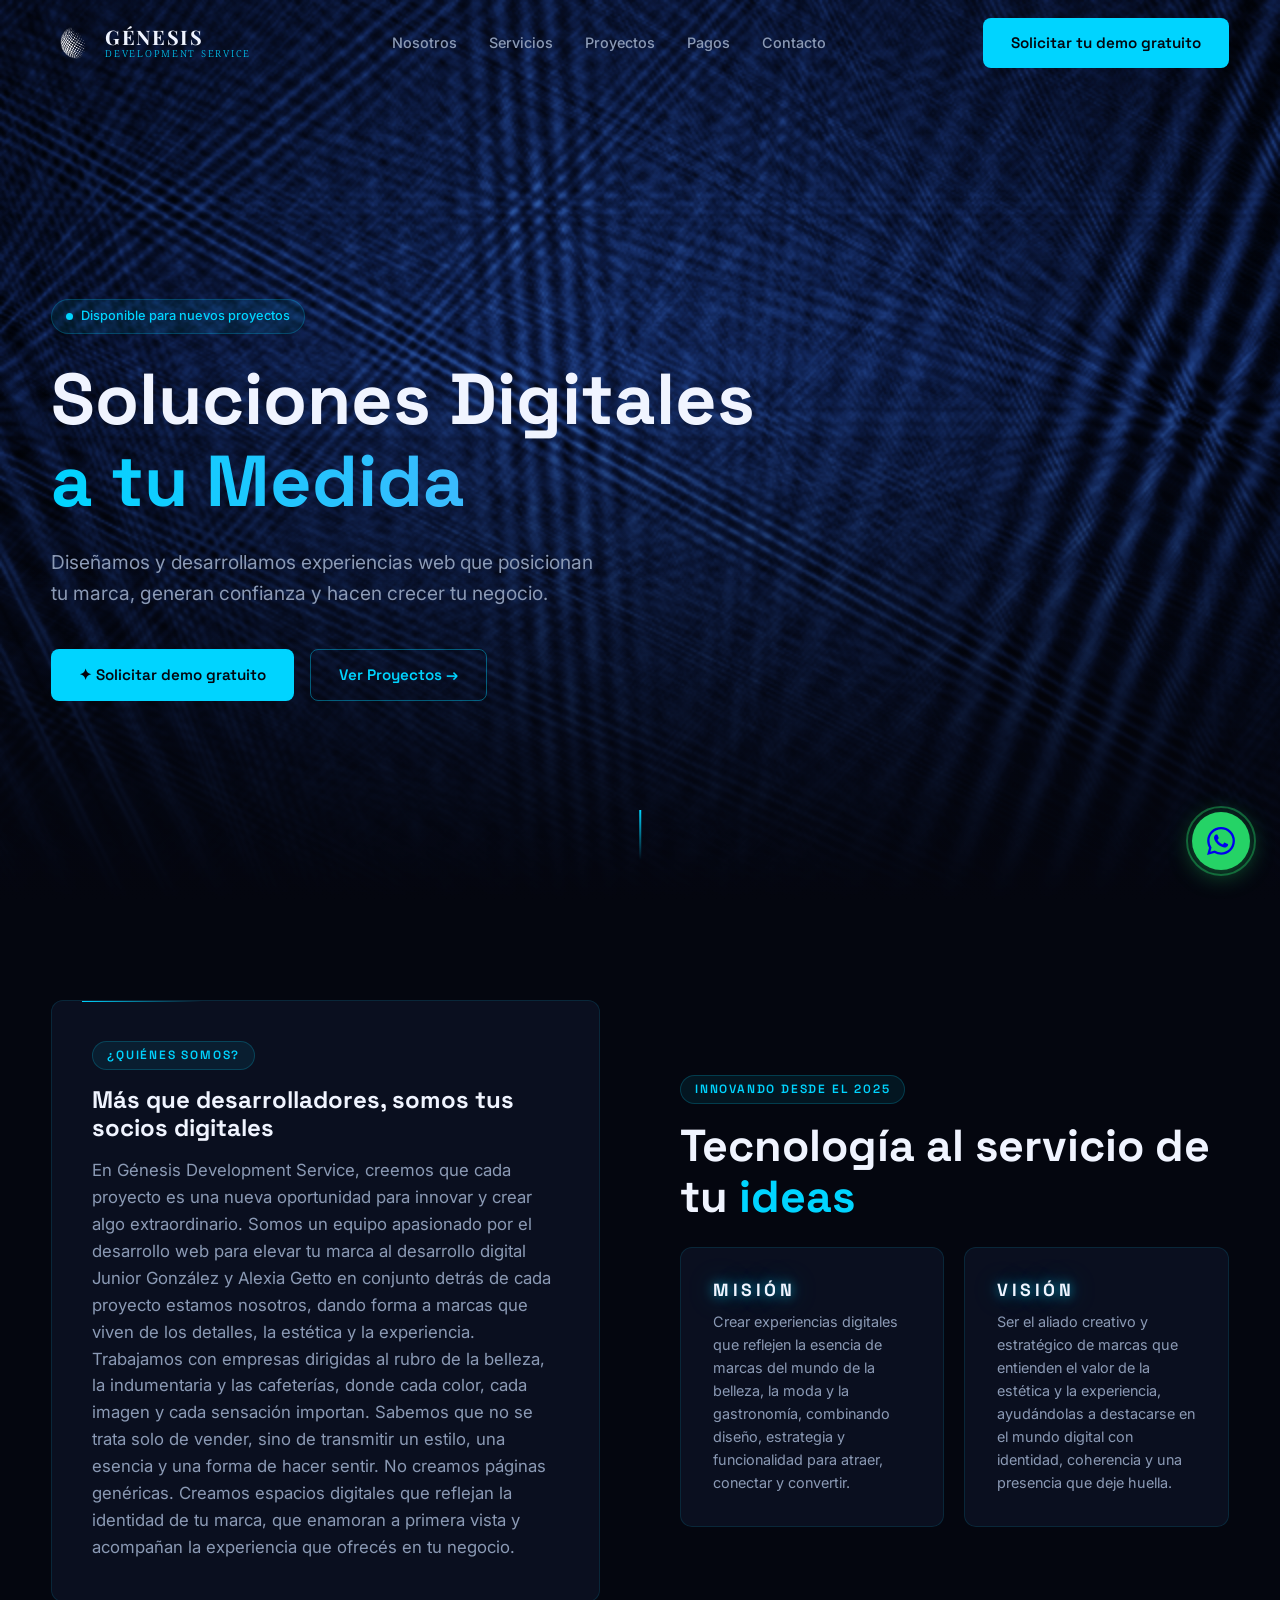
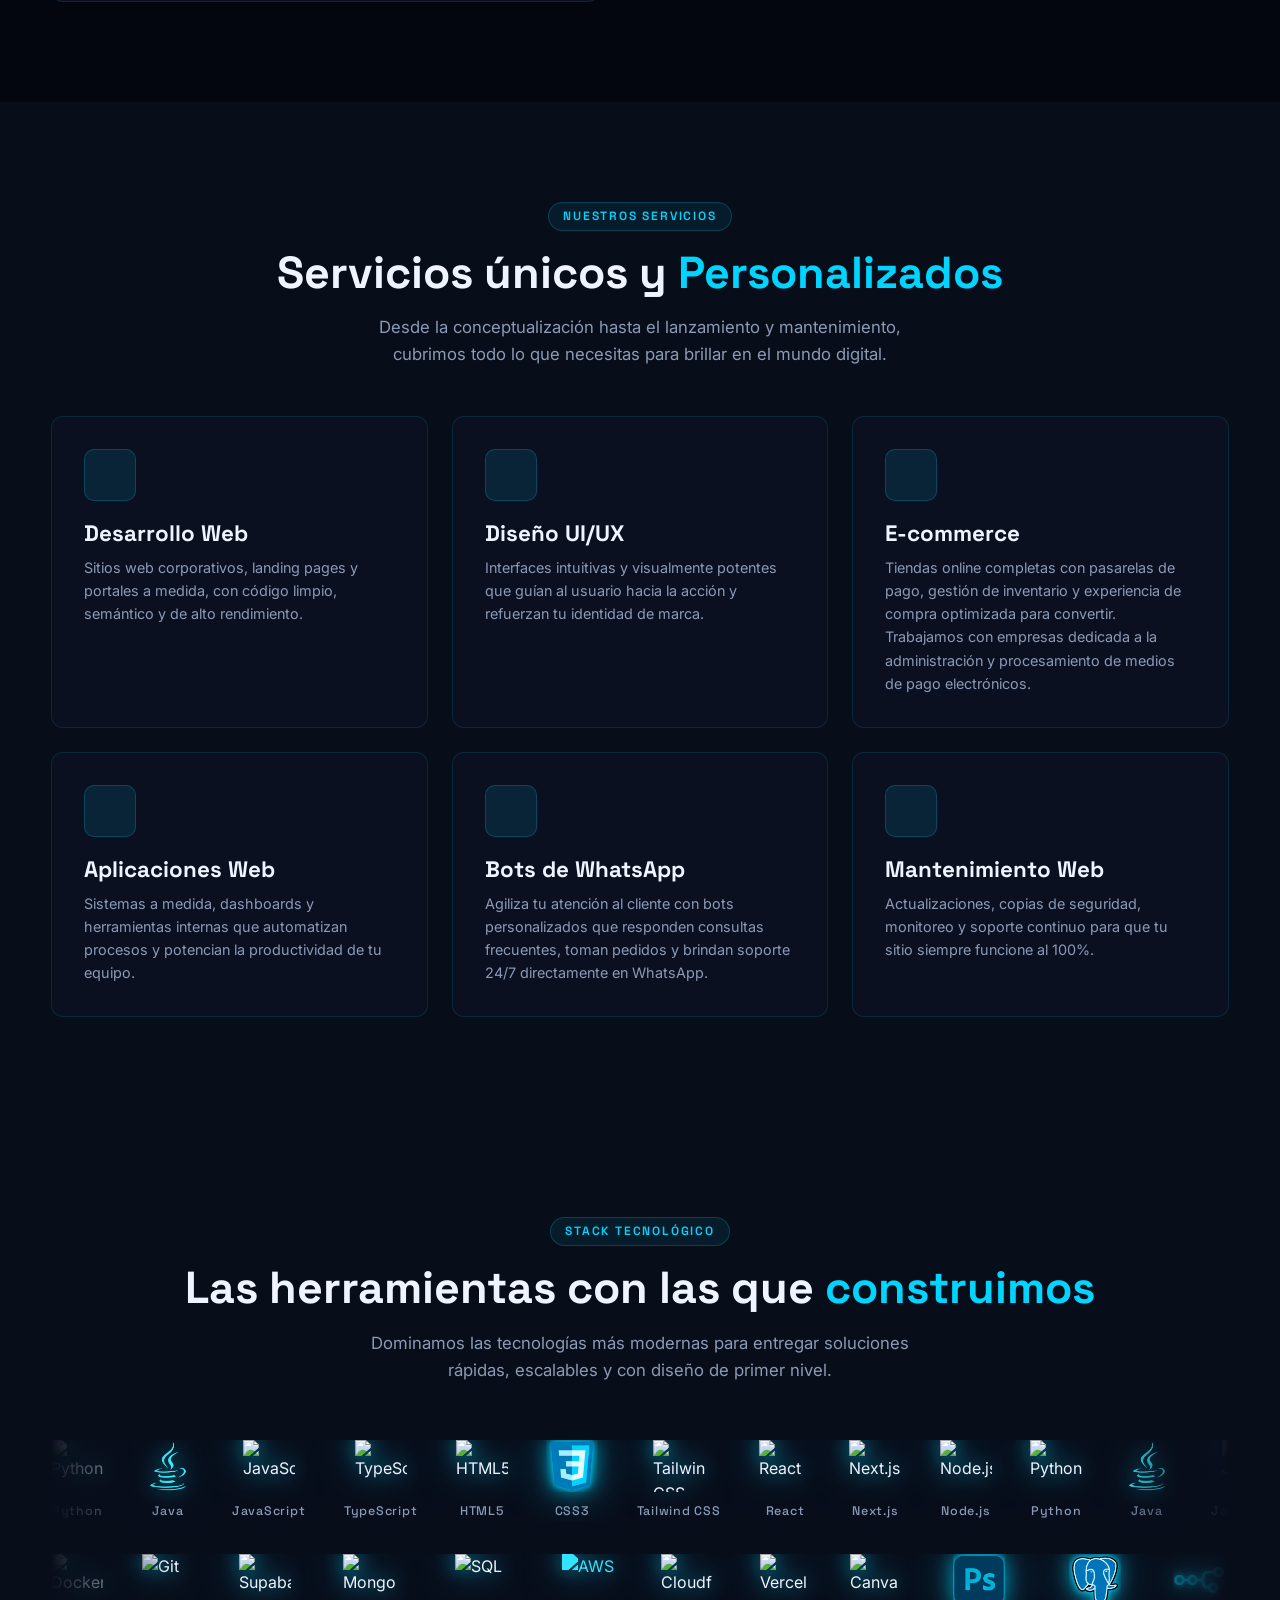
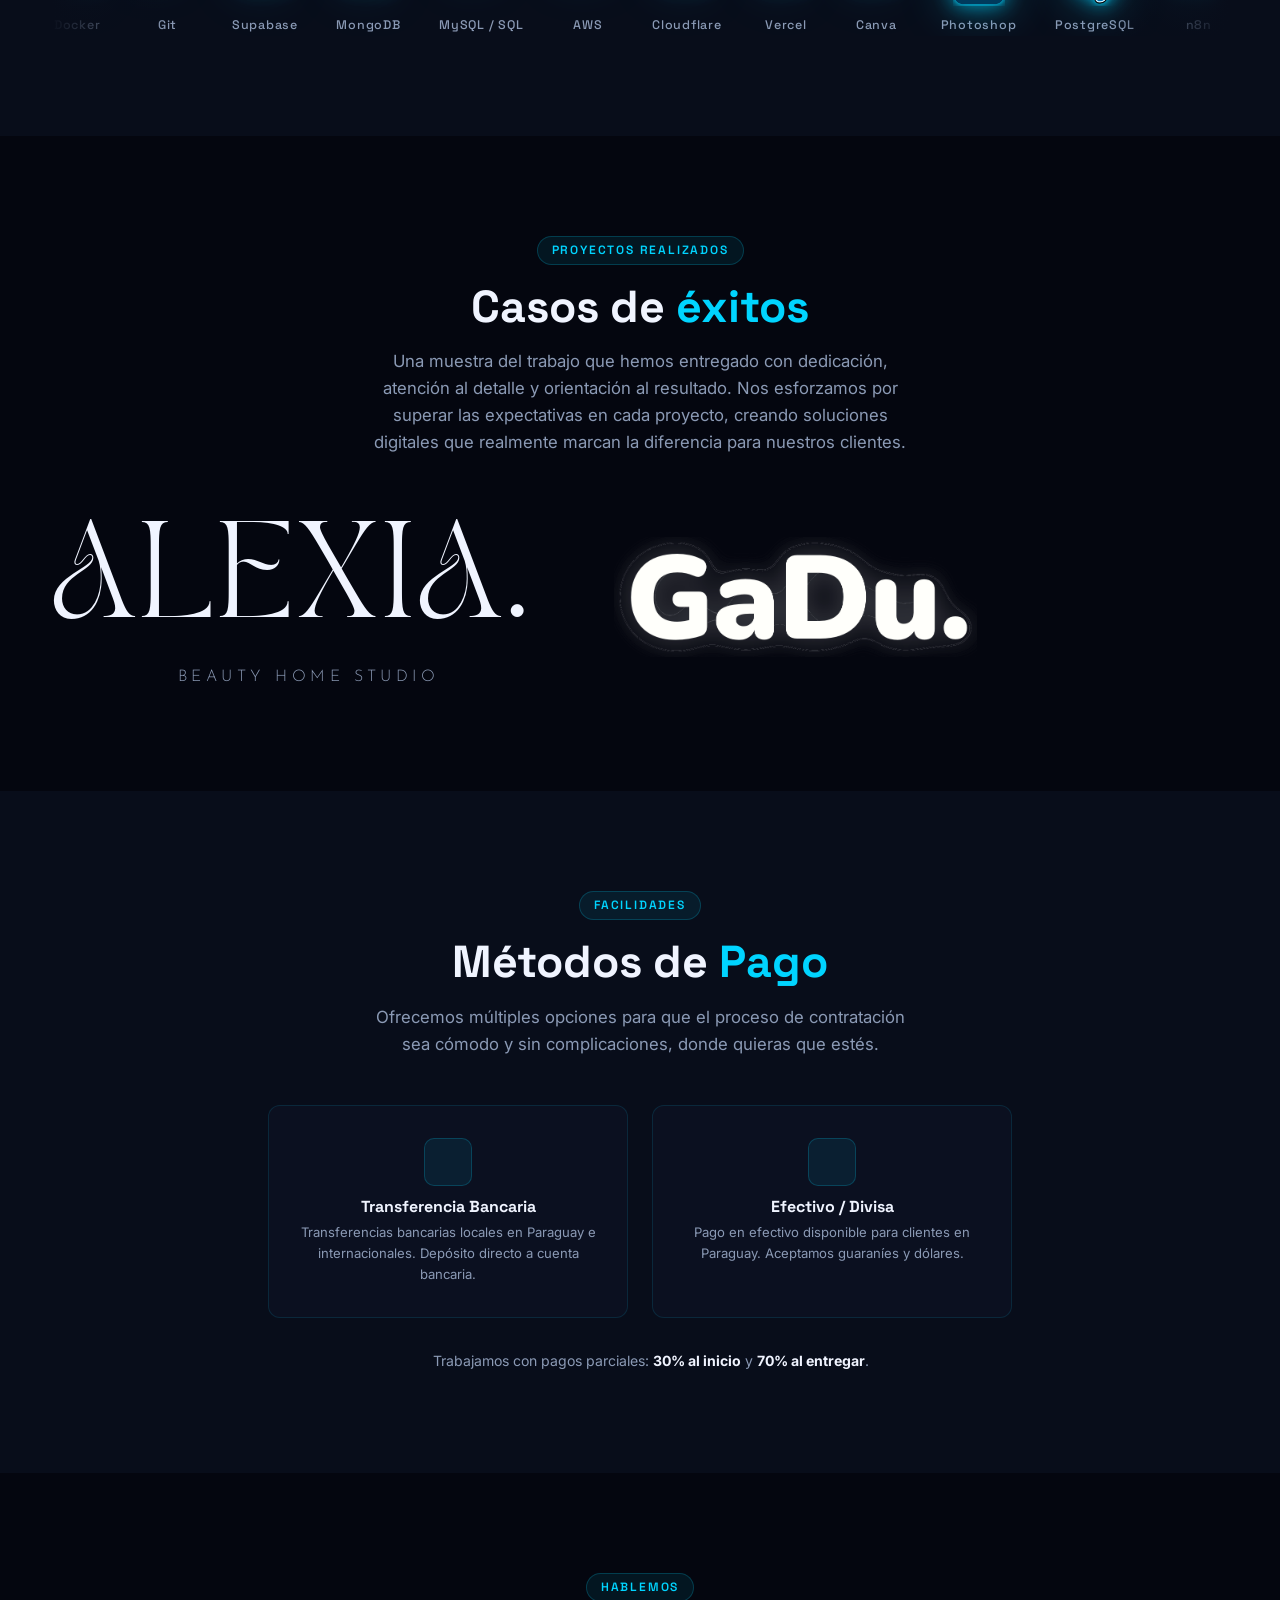
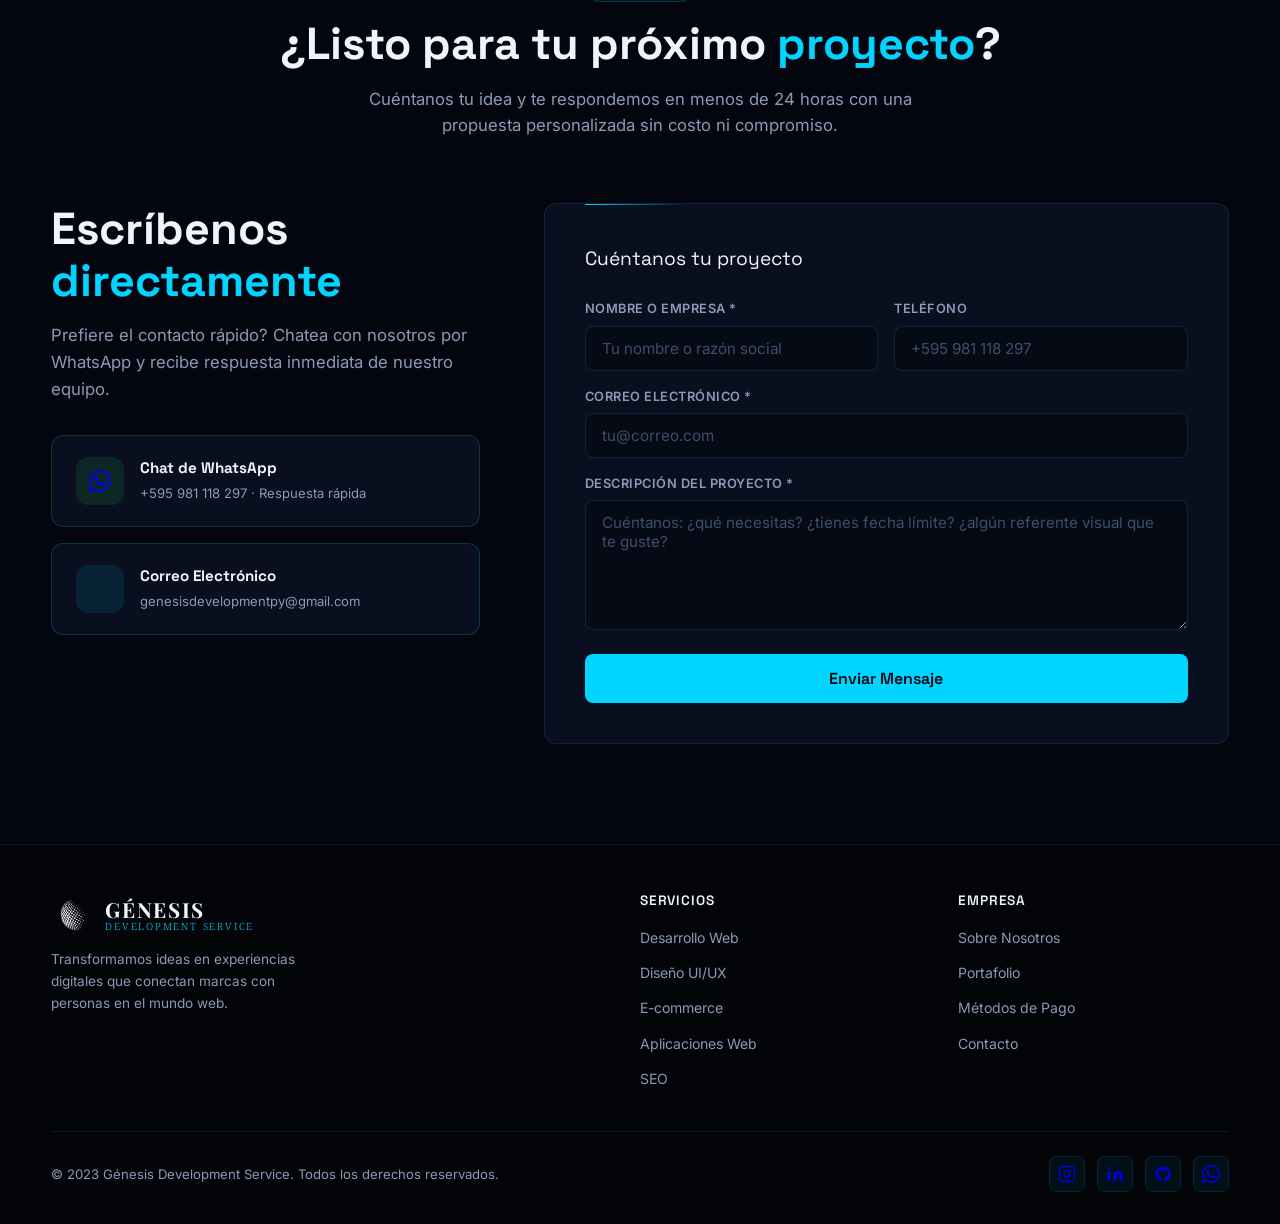
==== commit d77510eb: "fix: centrar Beauty Home Studio bajo ALEXIA. integrado - project-entry: align-items center → subtítu" ====
--- a/index.html
+++ b/index.html
@@ -303,9 +303,12 @@
 
       <div class="projects-row">
 
-        <a class="project-text-link reveal reveal-delay-1" href="https://www.alexiahome.com.py" target="_blank" rel="noopener noreferrer">
-          ALEXIA. <span class="project-text-arrow">↗</span>
-        </a>
+        <div class="project-entry reveal reveal-delay-1">
+          <a class="project-text-link" href="https://www.alexiahome.com.py" target="_blank" rel="noopener noreferrer">
+            ALEXIA. <span class="project-text-arrow">↗</span>
+          </a>
+          <p class="project-subtitle">Beauty Home Studio</p>
+        </div>
 
         <a class="project-logo-link reveal reveal-delay-2" href="https://www.gadustore.com.py" target="_blank" rel="noopener noreferrer">
           <img src="assets/logo-gadu.png" alt="GaDu." class="project-logo-img">
@@ -313,8 +316,6 @@
         </a>
 
       </div>
-
-      <p class="project-subtitle text-center reveal" style="margin-top:1.6rem">Beauty Home Studio</p>
     </div>
   </section>
 
--- a/css/styles.css
+++ b/css/styles.css
@@ -622,8 +622,8 @@
 .project-entry {
   display: inline-flex;
   flex-direction: column;
-  align-items: flex-start;
-  gap: 0.4rem;
+  align-items: center;
+  gap: 0.5rem;
 }
 .project-subtitle {
   font-family: 'Josefin Sans', sans-serif;
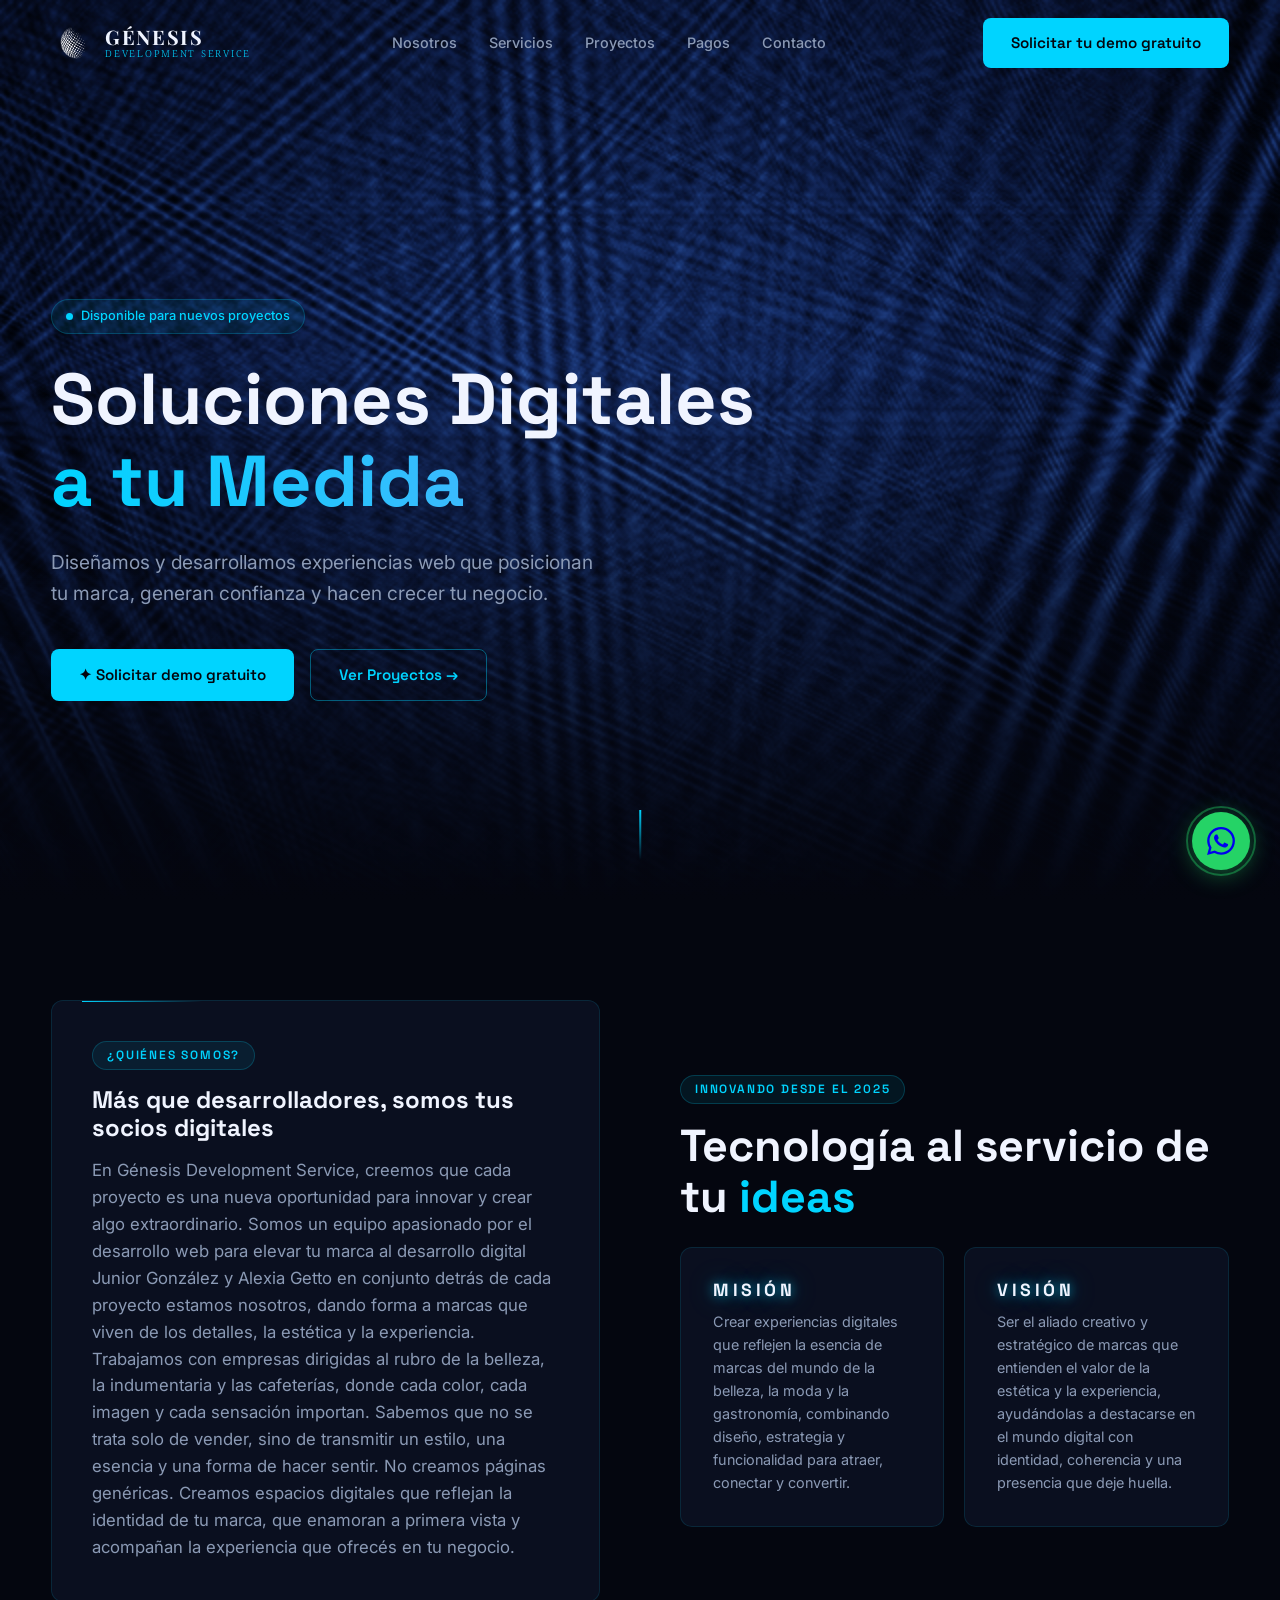
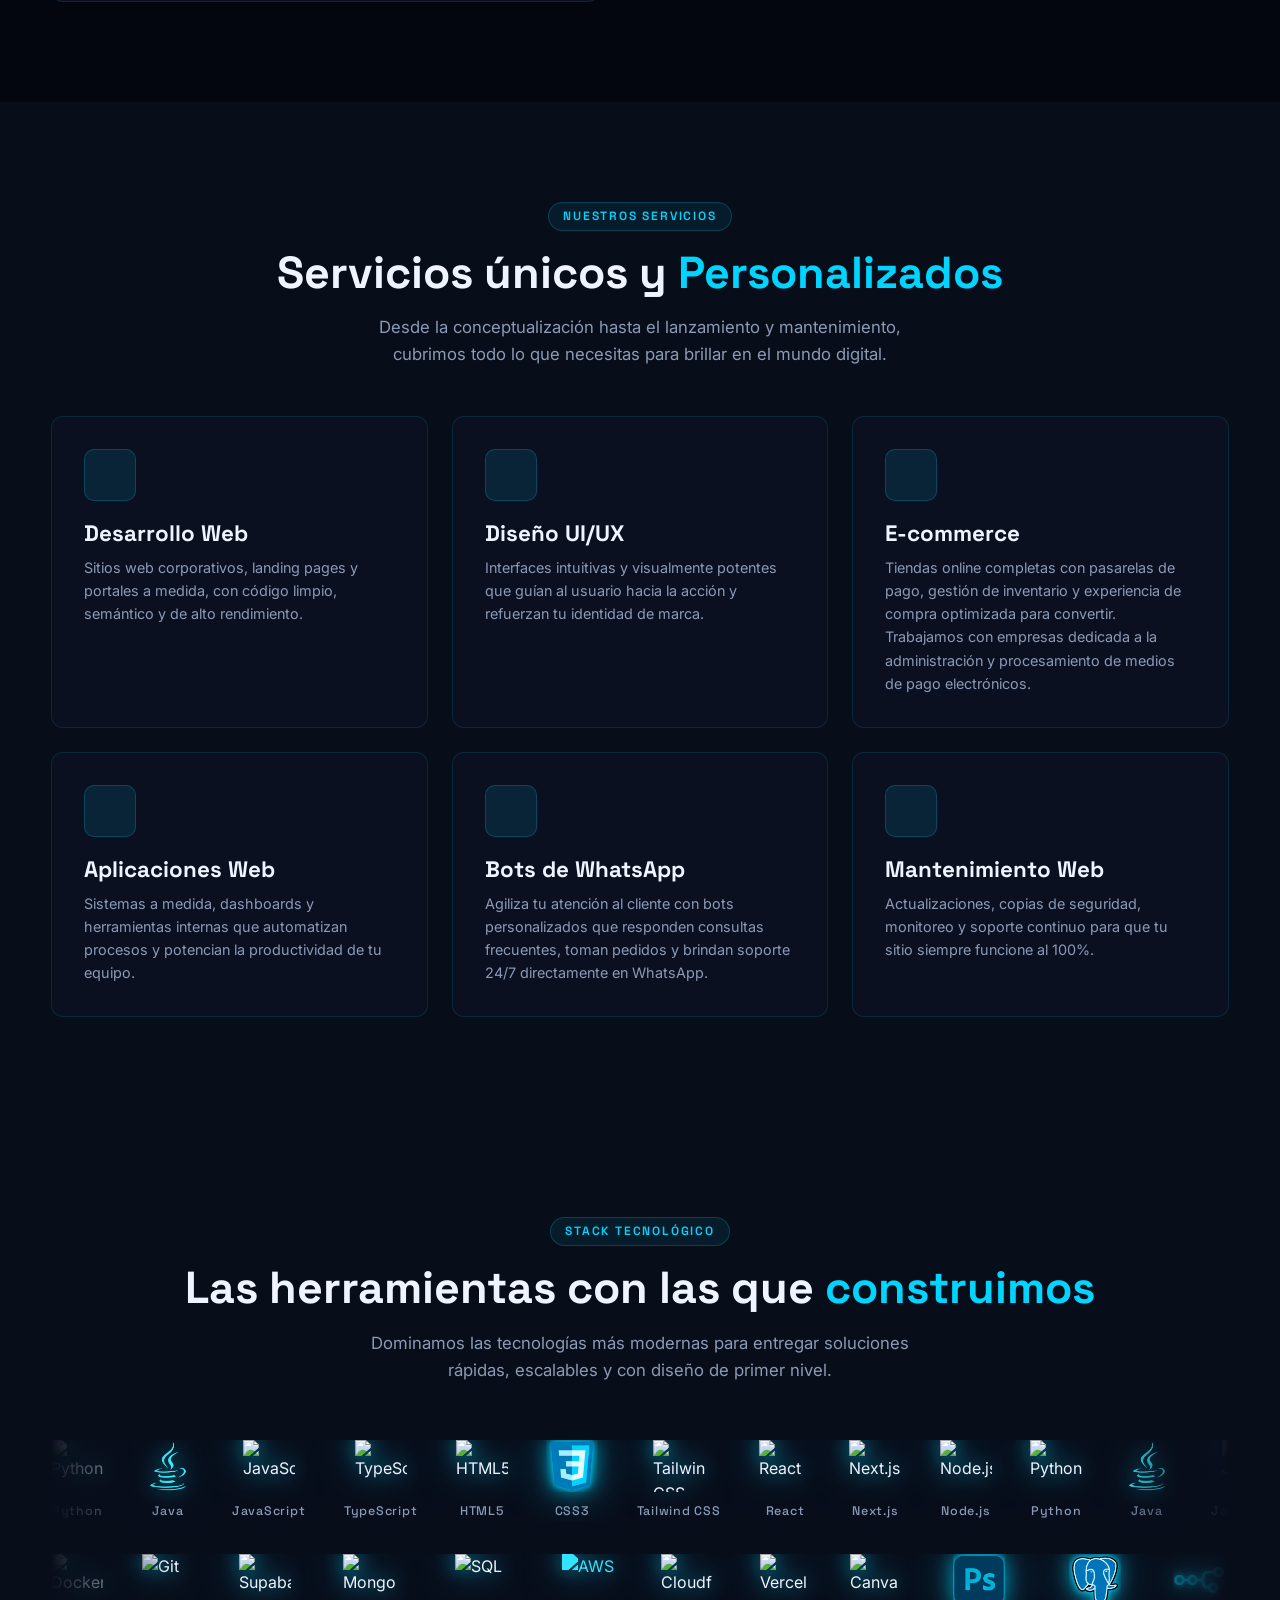
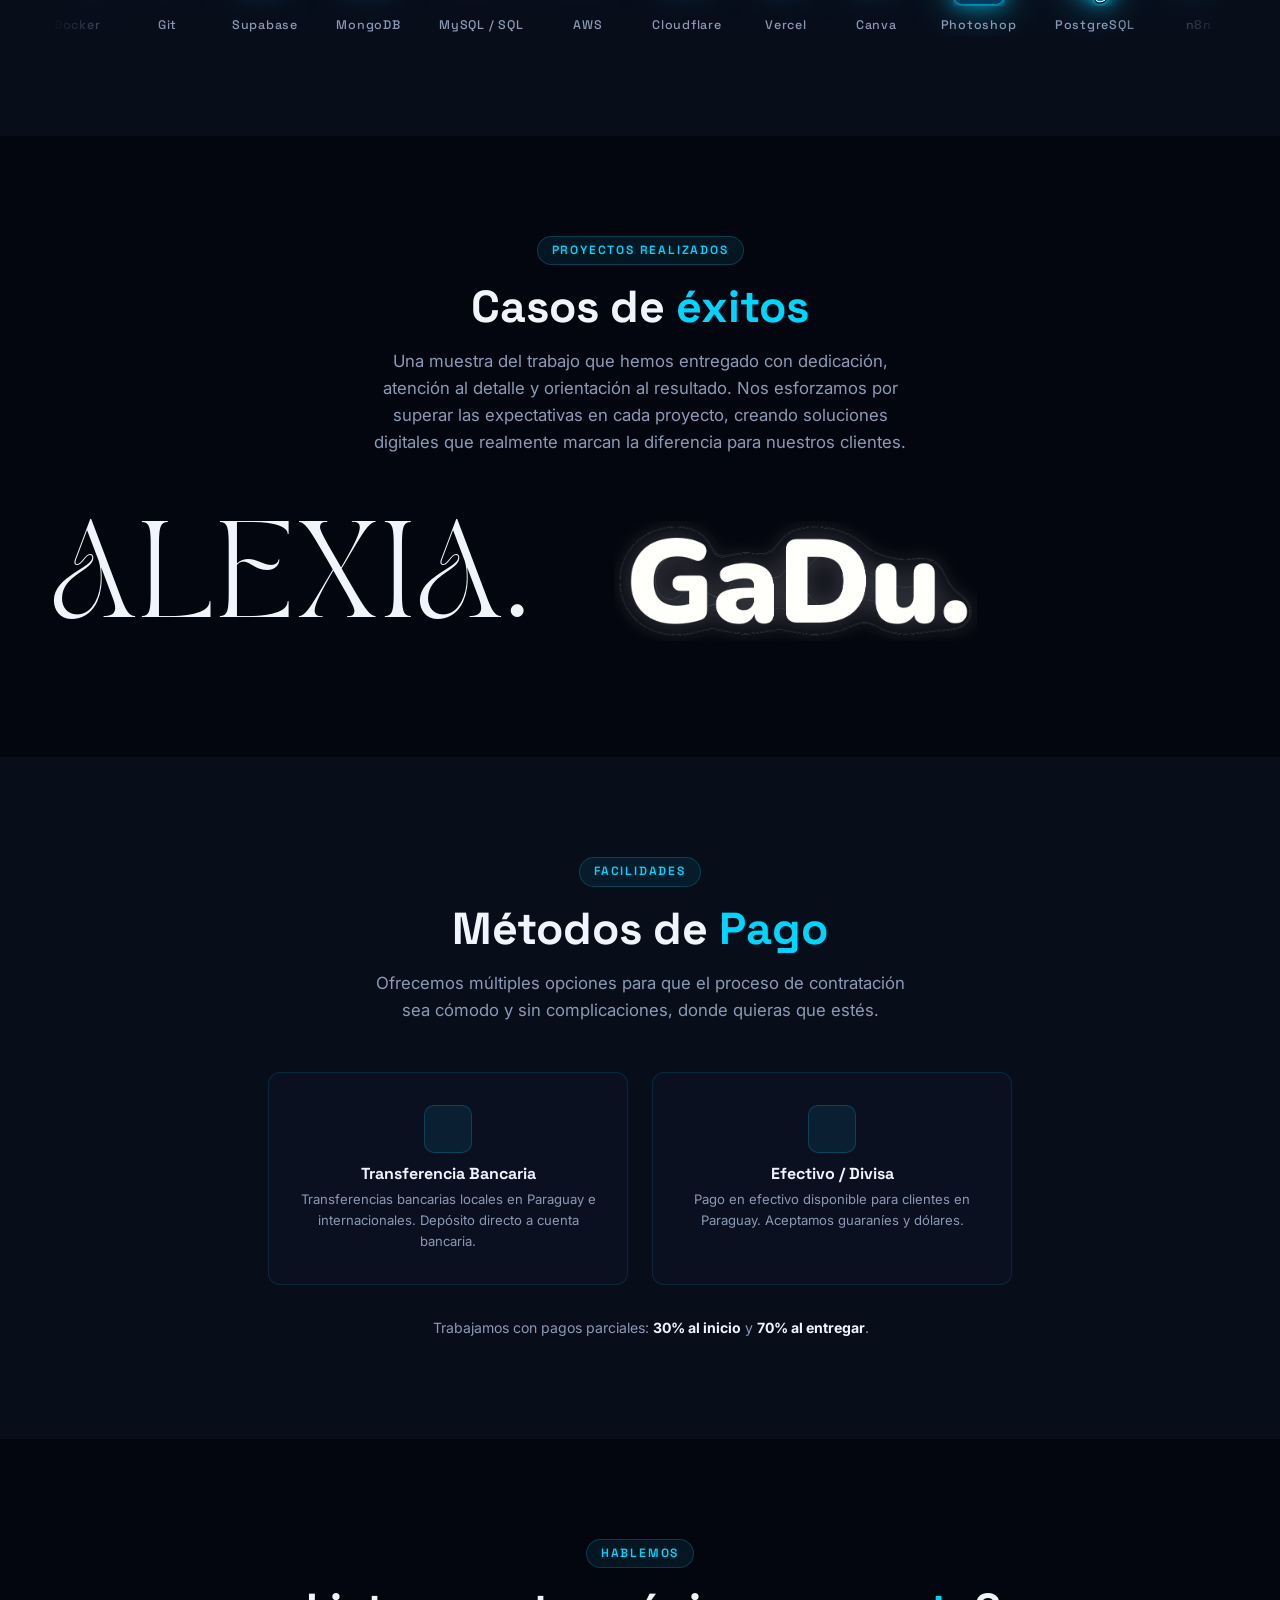
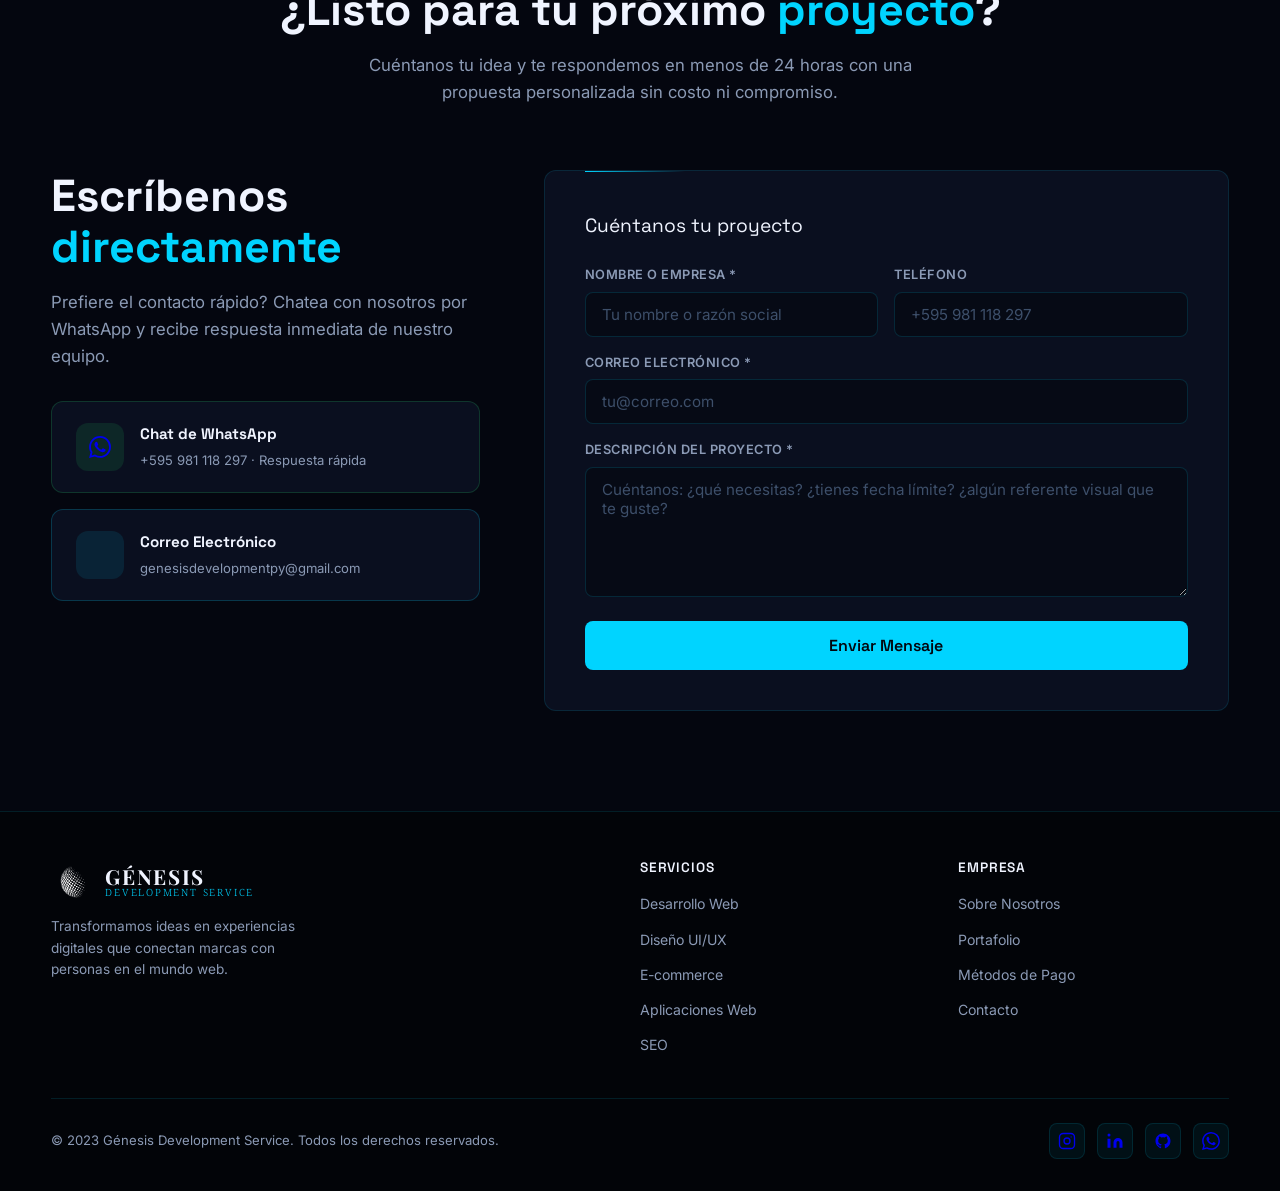
==== commit fbc1fd1d: "remove: quitar subtítulo Beauty Home Studio de sección proyectos Co-Authored-By: Claude Sonnet 4.6 <" ====
--- a/index.html
+++ b/index.html
@@ -303,12 +303,9 @@
 
       <div class="projects-row">
 
-        <div class="project-entry reveal reveal-delay-1">
-          <a class="project-text-link" href="https://www.alexiahome.com.py" target="_blank" rel="noopener noreferrer">
-            ALEXIA. <span class="project-text-arrow">↗</span>
-          </a>
-          <p class="project-subtitle">Beauty Home Studio</p>
-        </div>
+        <a class="project-text-link reveal reveal-delay-1" href="https://www.alexiahome.com.py" target="_blank" rel="noopener noreferrer">
+          ALEXIA. <span class="project-text-arrow">↗</span>
+        </a>
 
         <a class="project-logo-link reveal reveal-delay-2" href="https://www.gadustore.com.py" target="_blank" rel="noopener noreferrer">
           <img src="assets/logo-gadu.png" alt="GaDu." class="project-logo-img">
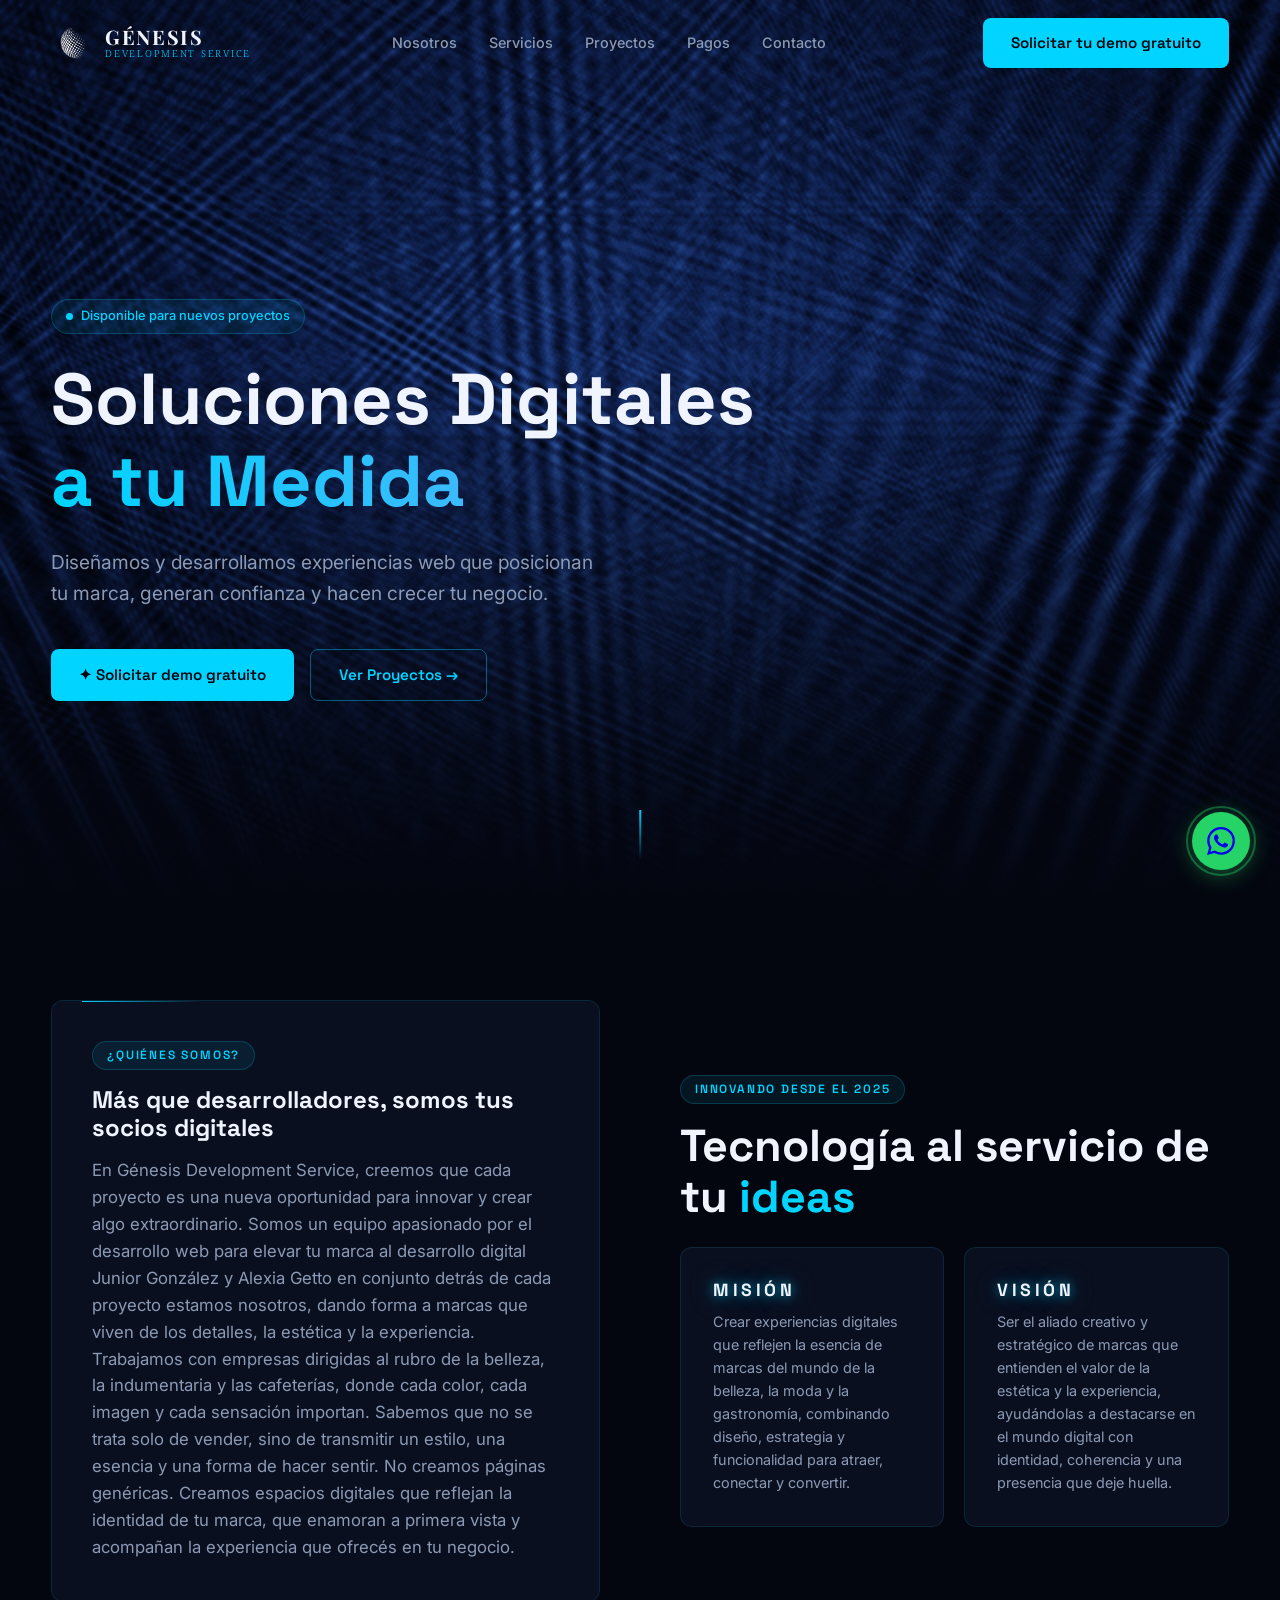
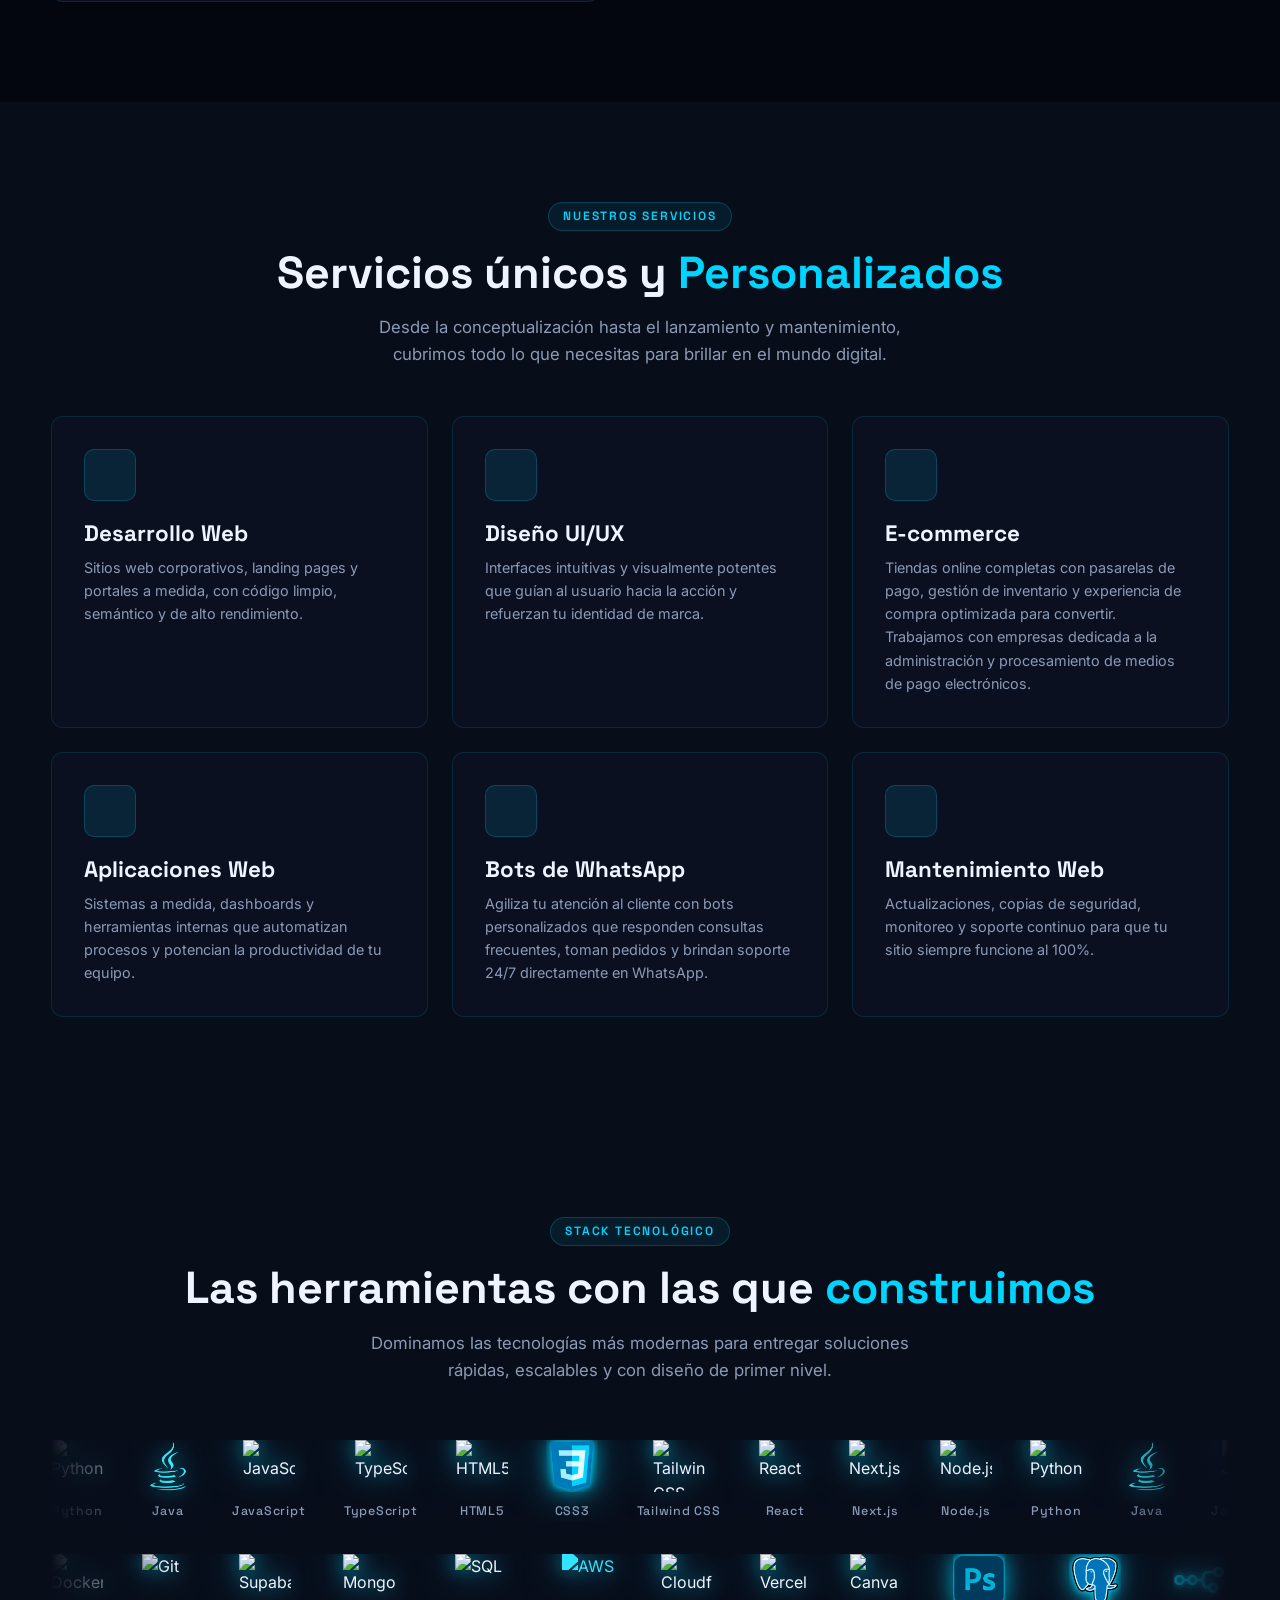
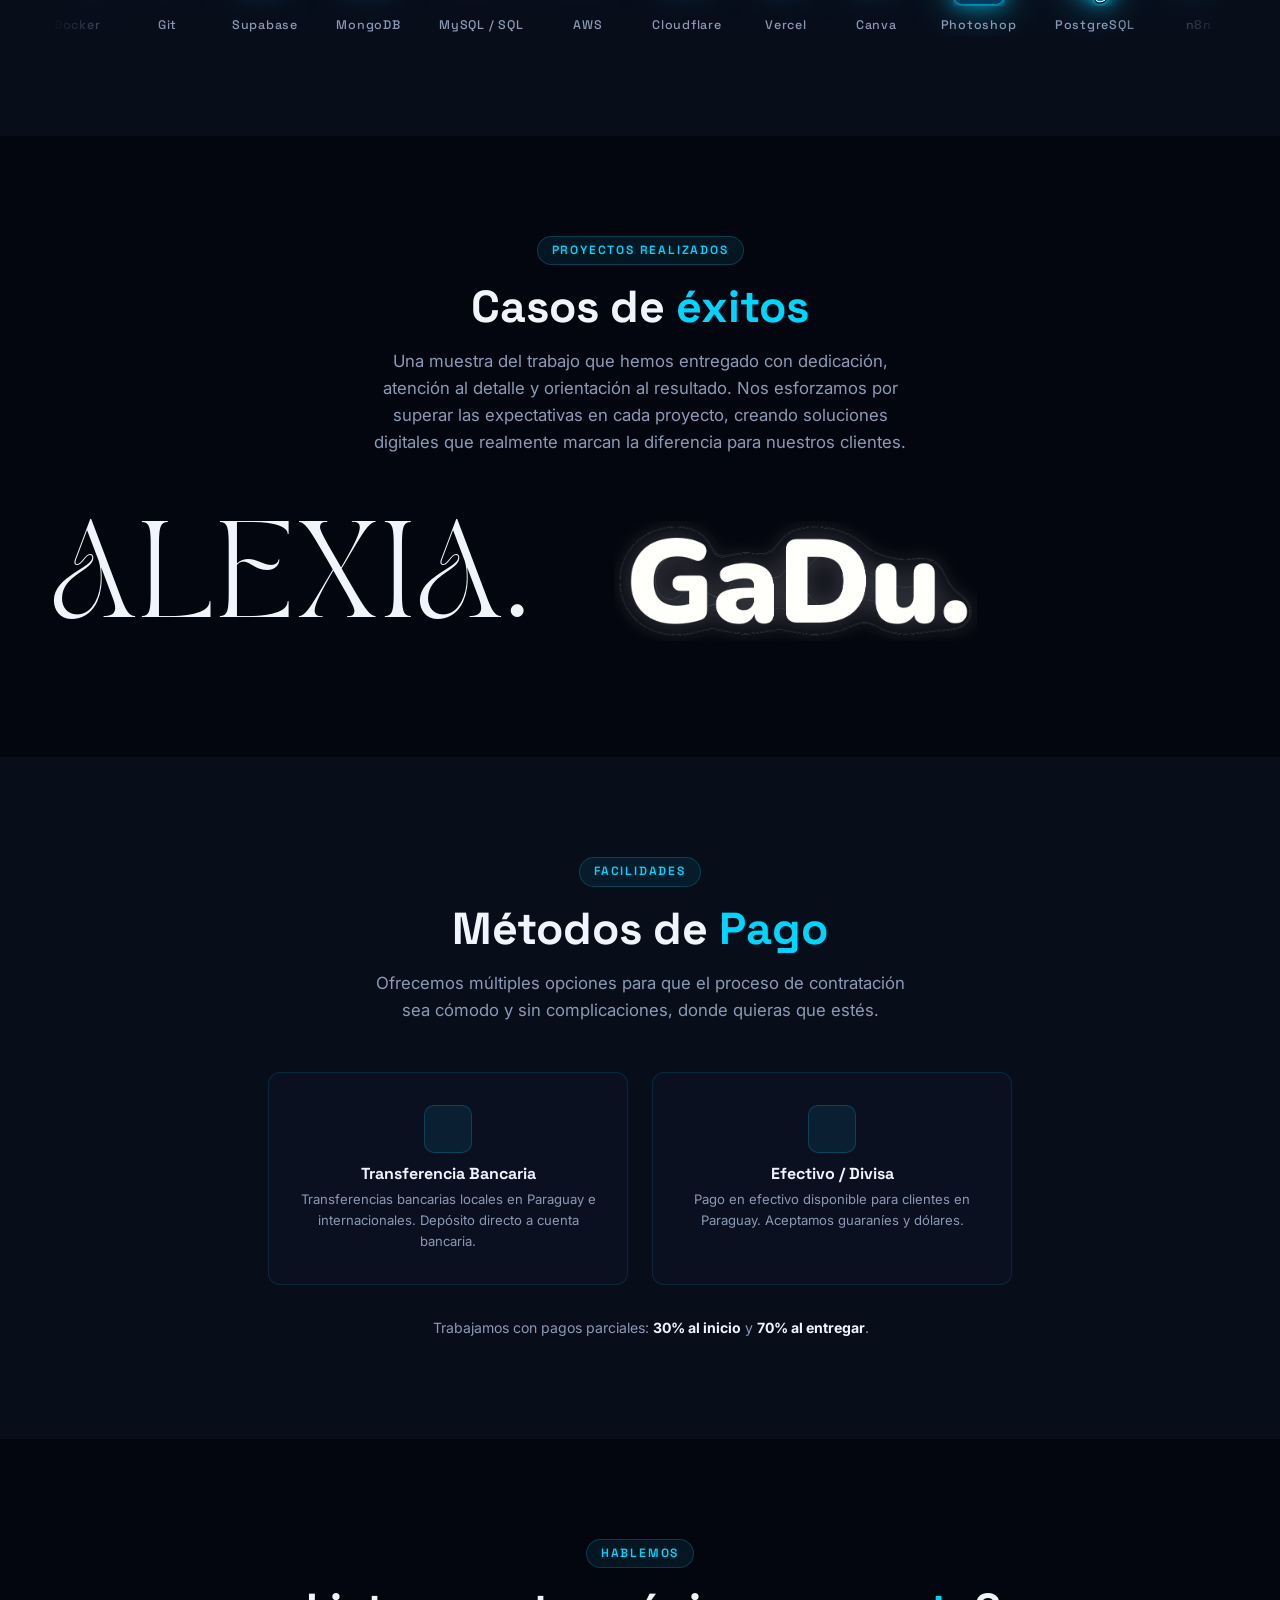
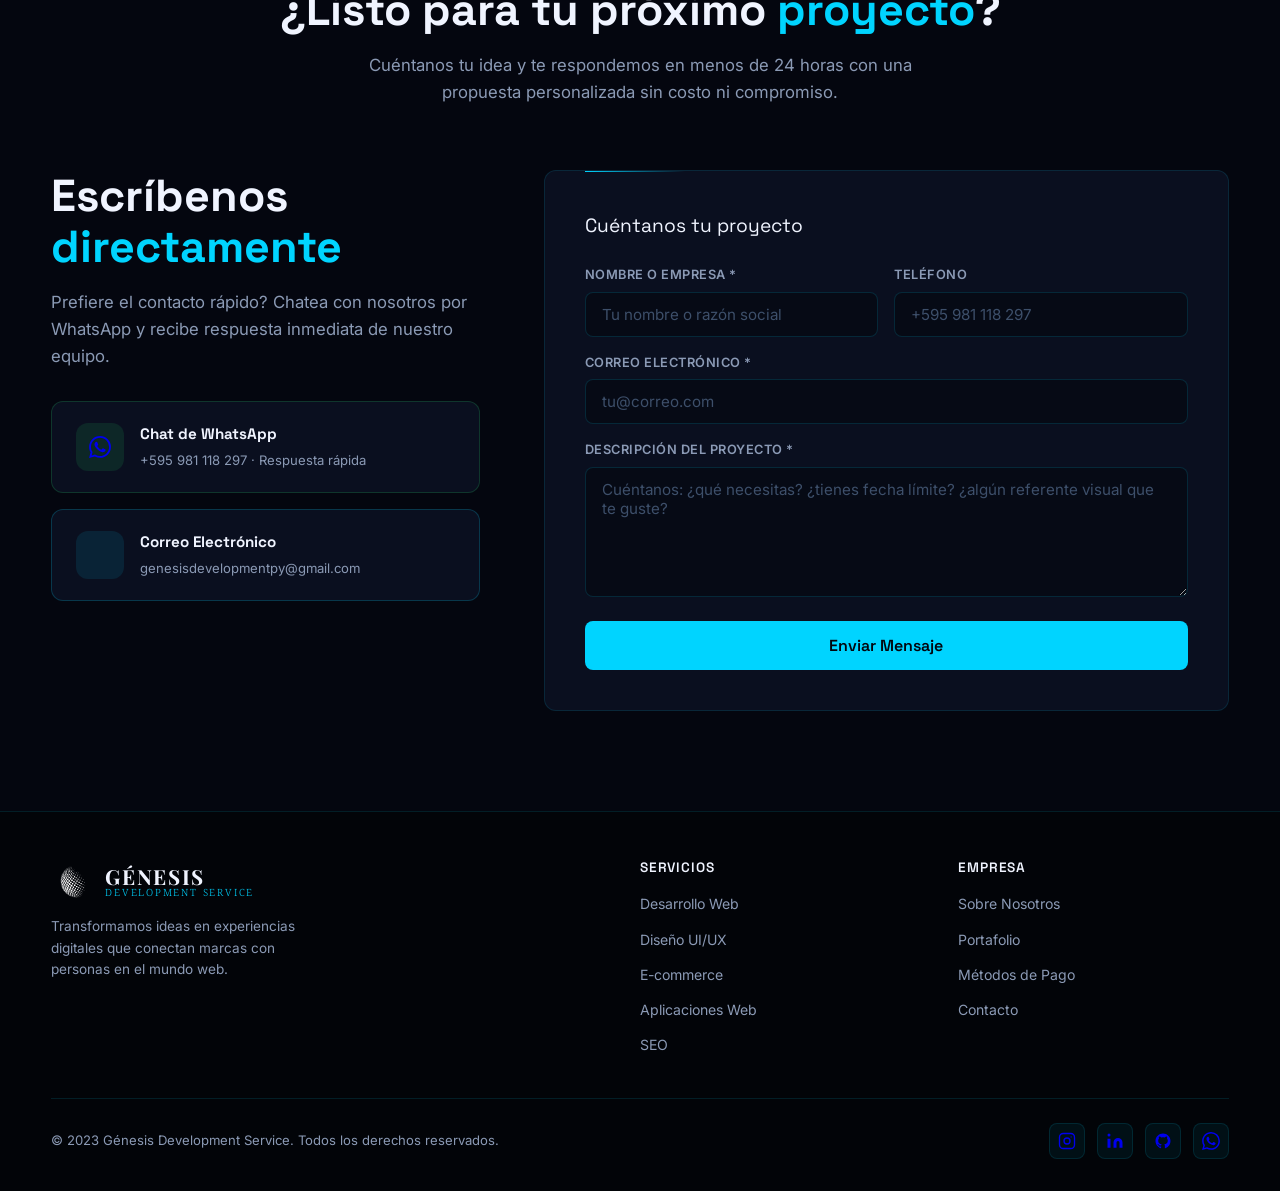
==== commit c6c1db2e: "chore: limpiar comentarios decorativos en archivos de código - Reemplazar banners ═══ y ─── por come" ====
--- a/index.html
+++ b/index.html
@@ -37,7 +37,7 @@
 </head>
 <body>
 
-  <!-- ═════════ PRELOADER ═══ -->
+  <!-- preloader -->
   <div id="preloader">
     <div class="preloader-content">
       <img src="assets/logo-icon.png" alt="Génesis" class="preloader-icon" />
@@ -46,7 +46,7 @@
     </div>
   </div>
 
-  <!-- ═════════ NAV ═══ -->
+  <!-- nav -->
   <nav id="navbar">
     <div class="container">
       <div class="nav-inner">
@@ -75,7 +75,7 @@
     </div>
   </nav>
 
-  <!-- ═══════════════════════════════════════ HERO ══ -->
+  <!-- hero -->
   <section id="hero">
     <canvas id="shader-canvas"></canvas>
     <div class="hero-overlay"></div>
@@ -114,7 +114,7 @@
     </div>
   </section>
 
-  <!-- ═══════════════════════════════════════ ABOUT ═ -->
+  <!-- about -->
   <section id="about" class="section">
     <div class="container">
       <div class="about-grid">
@@ -159,7 +159,7 @@
     </div>
   </section>
 
-  <!-- ════════════════════════════════════ SERVICES ══ -->
+  <!-- services -->
   <section id="services" class="section">
     <div class="container">
       <div class="text-center reveal">
@@ -213,7 +213,7 @@
     </div>
   </section>
 
-  <!-- ══════════════════════════════════ STACK ══════ -->
+  <!-- stack -->
   <section id="stack" class="section">
     <div class="container">
       <div class="text-center reveal">
@@ -226,10 +226,9 @@
       </div>
 
       <div class="stack-carousel reveal">
-        <!-- Fila 1 → scroll izquierda -->
+        
         <div class="stack-row">
           <div class="stack-track track-left">
-            <!-- set 1 -->
             <div class="stack-item"><img src="https://cdn.simpleicons.org/python/00d4ff" alt="Python"><span>Python</span></div>
             <div class="stack-item"><img src="assets/logo-java.png" alt="Java"><span>Java</span></div>
             <div class="stack-item"><img src="https://cdn.simpleicons.org/javascript/00d4ff" alt="JavaScript"><span>JavaScript</span></div>
@@ -240,7 +239,6 @@
             <div class="stack-item"><img src="https://cdn.simpleicons.org/react/00d4ff" alt="React"><span>React</span></div>
             <div class="stack-item"><img src="https://cdn.simpleicons.org/nextdotjs/00d4ff" alt="Next.js"><span>Next.js</span></div>
             <div class="stack-item"><img src="https://cdn.simpleicons.org/nodedotjs/00d4ff" alt="Node.js"><span>Node.js</span></div>
-            <!-- set 2 (copia para loop infinito) -->
             <div class="stack-item"><img src="https://cdn.simpleicons.org/python/00d4ff" alt="Python"><span>Python</span></div>
             <div class="stack-item"><img src="assets/logo-java.png" alt="Java"><span>Java</span></div>
             <div class="stack-item"><img src="https://cdn.simpleicons.org/javascript/00d4ff" alt="JavaScript"><span>JavaScript</span></div>
@@ -254,10 +252,9 @@
           </div>
         </div>
 
-        <!-- Fila 2 → scroll derecha -->
+        
         <div class="stack-row" style="margin-top:2rem">
           <div class="stack-track track-right">
-            <!-- set 1 -->
             <div class="stack-item"><img src="https://cdn.simpleicons.org/docker/00d4ff" alt="Docker"><span>Docker</span></div>
             <div class="stack-item"><img src="https://cdn.simpleicons.org/git/00d4ff" alt="Git"><span>Git</span></div>
             <div class="stack-item"><img src="https://cdn.simpleicons.org/supabase/00d4ff" alt="Supabase"><span>Supabase</span></div>
@@ -270,7 +267,6 @@
             <div class="stack-item"><img src="assets/logo-photoshop.png" alt="Photoshop"><span>Photoshop</span></div>
             <div class="stack-item"><img src="assets/logo-postgresql.png" alt="PostgreSQL"><span>PostgreSQL</span></div>
             <div class="stack-item"><img src="assets/logo-n8n.png" alt="n8n"><span>n8n</span></div>
-            <!-- set 2 (copia para loop infinito) -->
             <div class="stack-item"><img src="https://cdn.simpleicons.org/docker/00d4ff" alt="Docker"><span>Docker</span></div>
             <div class="stack-item"><img src="https://cdn.simpleicons.org/git/00d4ff" alt="Git"><span>Git</span></div>
             <div class="stack-item"><img src="https://cdn.simpleicons.org/supabase/00d4ff" alt="Supabase"><span>Supabase</span></div>
@@ -289,7 +285,7 @@
     </div>
   </section>
 
-  <!-- ══════════════════════════════════ PROJECTS ════ -->
+  <!-- projects -->
   <section id="projects" class="section">
     <div class="container">
       <div class="text-center reveal">
@@ -316,7 +312,7 @@
     </div>
   </section>
 
-  <!-- ════════════════════════════════════ PAYMENT ═══ -->
+  <!-- payment -->
   <section id="payment" class="section">
     <div class="container">
       <div class="text-center reveal">
@@ -351,7 +347,7 @@
     </div>
   </section>
 
-  <!-- ══════════════════════════════════ CONTACT ═════ -->
+  <!-- contact -->
   <section id="contact" class="section">
     <div class="container">
       <div class="text-center reveal" style="margin-bottom:4rem;">
@@ -437,7 +433,7 @@
     </div>
   </section>
 
-  <!-- ═══════════════════════════════════ FOOTER ═════ -->
+  <!-- footer -->
   <footer>
     <div class="container">
       <div class="footer-grid">
@@ -515,7 +511,7 @@
   <script src="js/main.js?v=3"></script>
   <script>lucide.createIcons();</script>
   <script>
-    /* ── Stack icon fallback: si simpleicons falla, usa Iconify ── */
+    // fallback de iconos
     (function () {
       const slugMap = {
         'Python':'python','Java':'java','JavaScript':'javascript',
--- a/css/styles.css
+++ b/css/styles.css
@@ -1,4 +1,4 @@
-/* ─── Custom Fonts ──────────────────────────────────────────── */
+/* custom fonts */
 @font-face {
   font-family: 'TAN Pearl';
   src: url('../assets/TAN-Pearl-Regular.woff2') format('woff2');
@@ -7,7 +7,7 @@
   font-display: swap;
 }
 
-/* ─── Reset & Base ─────────────────────────────────────────── */
+/* reset & base */
 *, *::before, *::after { box-sizing: border-box; margin: 0; padding: 0; }
 
 :root {
@@ -39,22 +39,22 @@
   line-height: 1.6;
 }
 
-/* ─── Scrollbar ────────────────────────────────────────────── */
+/* scrollbar */
 ::-webkit-scrollbar { width: 6px; }
 ::-webkit-scrollbar-track { background: var(--bg); }
 ::-webkit-scrollbar-thumb { background: var(--cyan-dim); border-radius: 3px; }
 
-/* ─── Selection ────────────────────────────────────────────── */
+/* selection */
 ::selection { background: rgba(0,212,255,0.25); color: var(--white); }
 
-/* ─── Typography ───────────────────────────────────────────── */
+/* typography */
 h1,h2,h3,h4 { font-family: var(--font-head); font-weight: 700; line-height: 1.15; }
 h1 { font-size: clamp(2.5rem, 6vw, 4.5rem); }
 h2 { font-size: clamp(1.8rem, 4vw, 2.8rem); }
 h3 { font-size: clamp(1.1rem, 2.5vw, 1.4rem); }
 p  { font-size: clamp(0.95rem, 1.5vw, 1.05rem); color: var(--muted); }
 
-/* ─── Utilities ────────────────────────────────────────────── */
+/* utilities */
 .container { width: 92%; max-width: 1180px; margin: 0 auto; }
 .section    { padding: 100px 0; }
 .section-tag {
@@ -77,7 +77,7 @@
 .text-center { text-align: center; }
 .text-center .section-subtitle { margin-left: auto; margin-right: auto; }
 
-/* ─── Buttons ──────────────────────────────────────────────── */
+/* buttons */
 .btn {
   display: inline-flex;
   align-items: center;
@@ -122,7 +122,7 @@
   transform: translateY(-2px);
 }
 
-/* ─── NAV ──────────────────────────────────────────────────── */
+/* nav */
 #navbar {
   position: fixed;
   top: 0; left: 0; right: 0;
@@ -216,7 +216,7 @@
   transition: var(--transition);
 }
 
-/* ─── HERO ─────────────────────────────────────────────────── */
+/* hero */
 #hero {
   position: relative;
   min-height: 100vh;
@@ -333,7 +333,7 @@
   from { opacity:0; } to { opacity:1; }
 }
 
-/* ─── ABOUT ────────────────────────────────────────────────── */
+/* about */
 #about { background: var(--bg); }
 .about-grid {
   display: grid;
@@ -416,7 +416,7 @@
 }
 .values-list li .icon svg { width: 16px; height: 16px; color: var(--cyan); }
 
-/* ─── SERVICES ─────────────────────────────────────────────── */
+/* services */
 #services { background: var(--bg2); }
 .services-grid {
   display: grid;
@@ -455,7 +455,7 @@
 .service-card h3 { color: var(--white); margin-bottom: 0.6rem; }
 .service-card p { font-size: 0.9rem; line-height: 1.6; }
 
-/* ─── STACK CAROUSEL ───────────────────────────────────────── */
+/* stack carousel */
 #stack { background: var(--bg2); }
 
 .stack-carousel {
@@ -548,7 +548,7 @@
   transform: scale(1.18) translateY(-4px);
 }
 
-/* ─── PROJECTS ─────────────────────────────────────────────── */
+/* projects */
 #projects { background: var(--bg); }
 .projects-grid {
   display: grid;
@@ -678,7 +678,7 @@
   color: var(--cyan);
 }
 
-/* ─── PAYMENT ──────────────────────────────────────────────── */
+/* payment */
 #payment { background: var(--bg2); }
 .payment-grid {
   display: grid;
@@ -713,7 +713,7 @@
 .payment-card h3 { font-size: 1rem; color: var(--white); margin-bottom: 0.35rem; }
 .payment-card p  { font-size: 0.82rem; }
 
-/* ─── CONTACT ──────────────────────────────────────────────── */
+/* contact */
 #contact { background: var(--bg); }
 .contact-grid {
   display: grid;
@@ -808,7 +808,7 @@
   margin-top: 1rem;
 }
 
-/* ─── FOOTER ───────────────────────────────────────────────── */
+/* footer */
 footer {
   background: #020408;
   border-top: 1px solid var(--border);
@@ -850,7 +850,7 @@
 }
 .social-btn:hover { border-color: rgba(0,212,255,0.4); background: rgba(0,212,255,0.12); transform: translateY(-2px); }
 
-/* ─── WhatsApp Float ───────────────────────────────────────── */
+/* whatsapp float */
 .wa-float {
   position: fixed;
   bottom: 30px;
@@ -877,7 +877,7 @@
 @keyframes floatPop { from { opacity:0; transform:scale(0.3); } to { opacity:1; transform:scale(1); } }
 @keyframes ringPulse { 0%,100% { transform:scale(1); opacity:0.4; } 50% { transform:scale(1.25); opacity:0; } }
 
-/* ─── Reveal animation ─────────────────────────────────────── */
+/* reveal animation */
 .reveal { opacity:0; transform:translateY(30px); transition: opacity 0.7s ease, transform 0.7s ease; }
 .reveal.visible { opacity:1; transform:translateY(0); }
 .reveal-delay-1 { transition-delay: 0.1s; }
@@ -886,7 +886,7 @@
 .reveal-delay-4 { transition-delay: 0.4s; }
 .reveal-delay-5 { transition-delay: 0.5s; }
 
-/* ─── MOBILE ───────────────────────────────────────────────── */
+/* mobile */
 @media (max-width: 900px) {
   .about-grid,
   .contact-grid { grid-template-columns: 1fr; gap: 3rem; }
@@ -922,7 +922,7 @@
 }
 #navbar.nav-open .nav-cta { display: block; margin-left: 0; }
 
-/* ─── Preloader ──────────────────────────────────────────────── */
+/* preloader */
 #preloader {
   position: fixed;
   inset: 0;
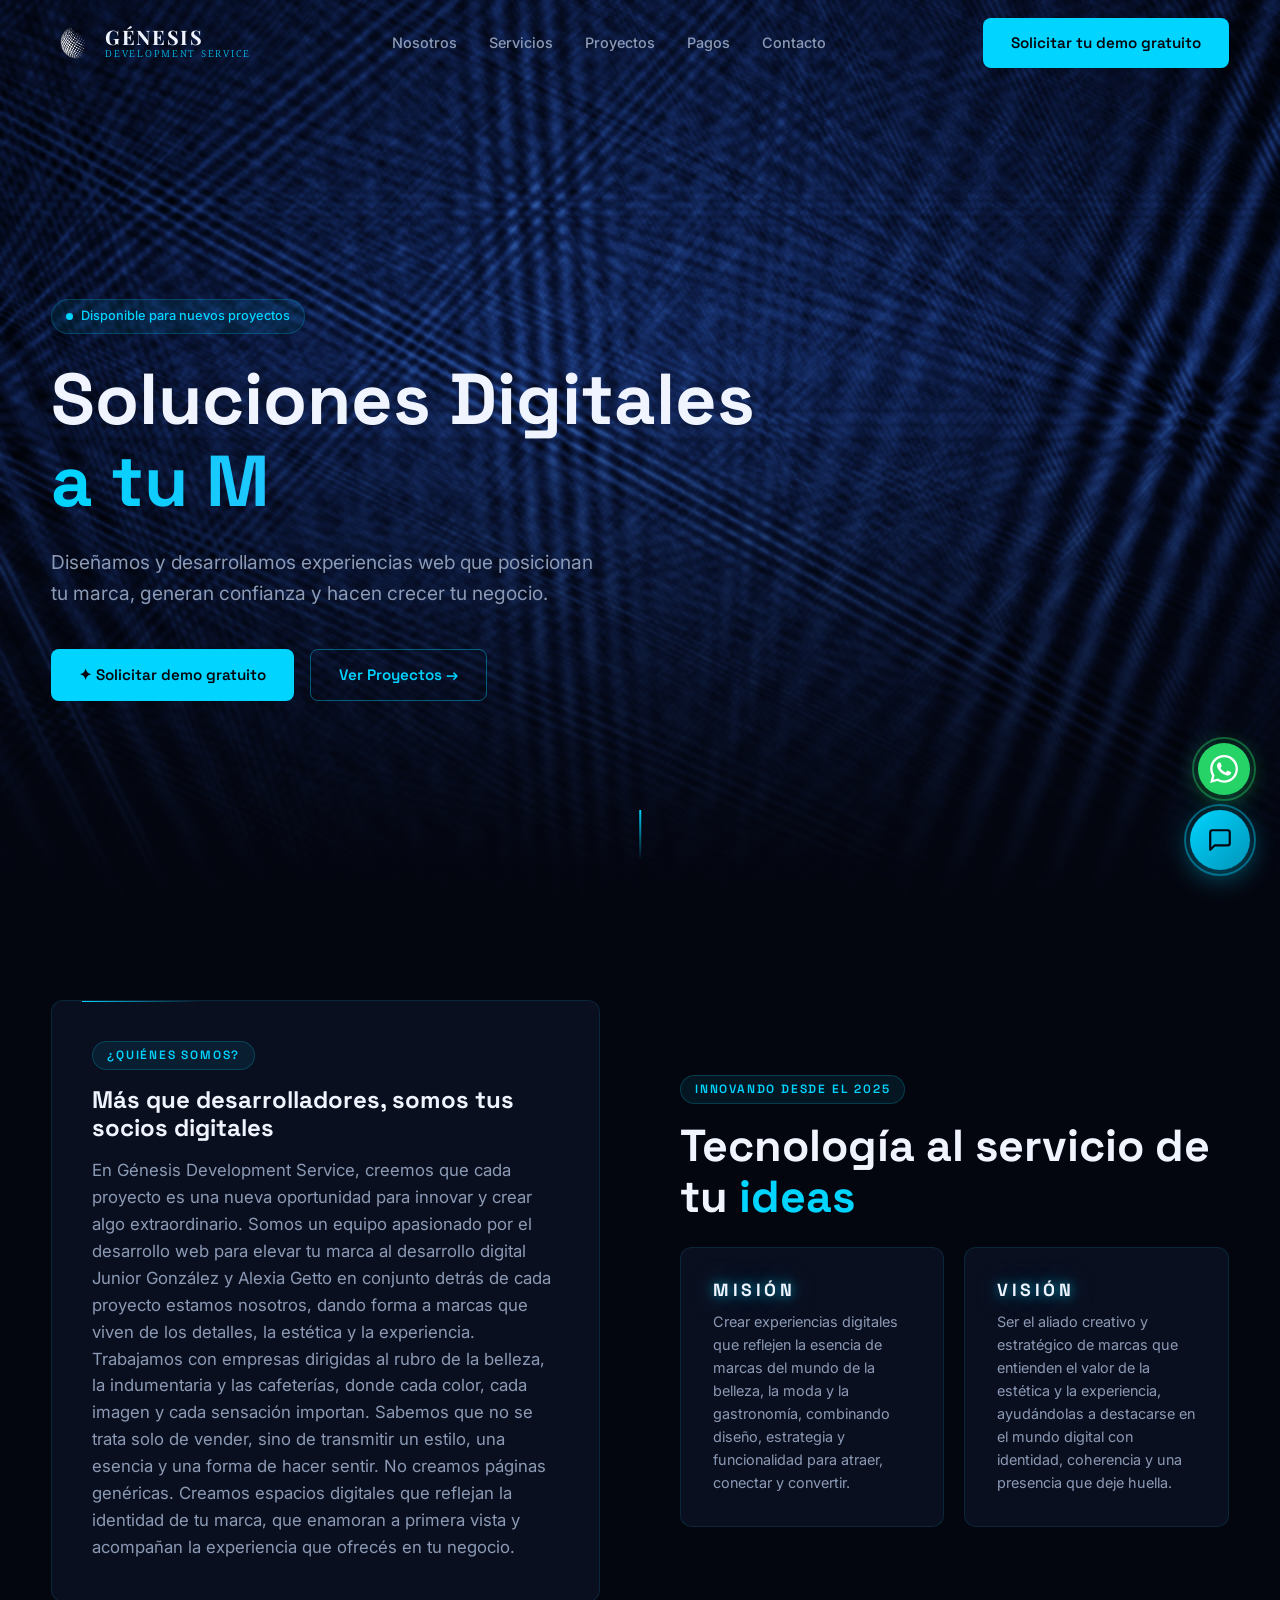
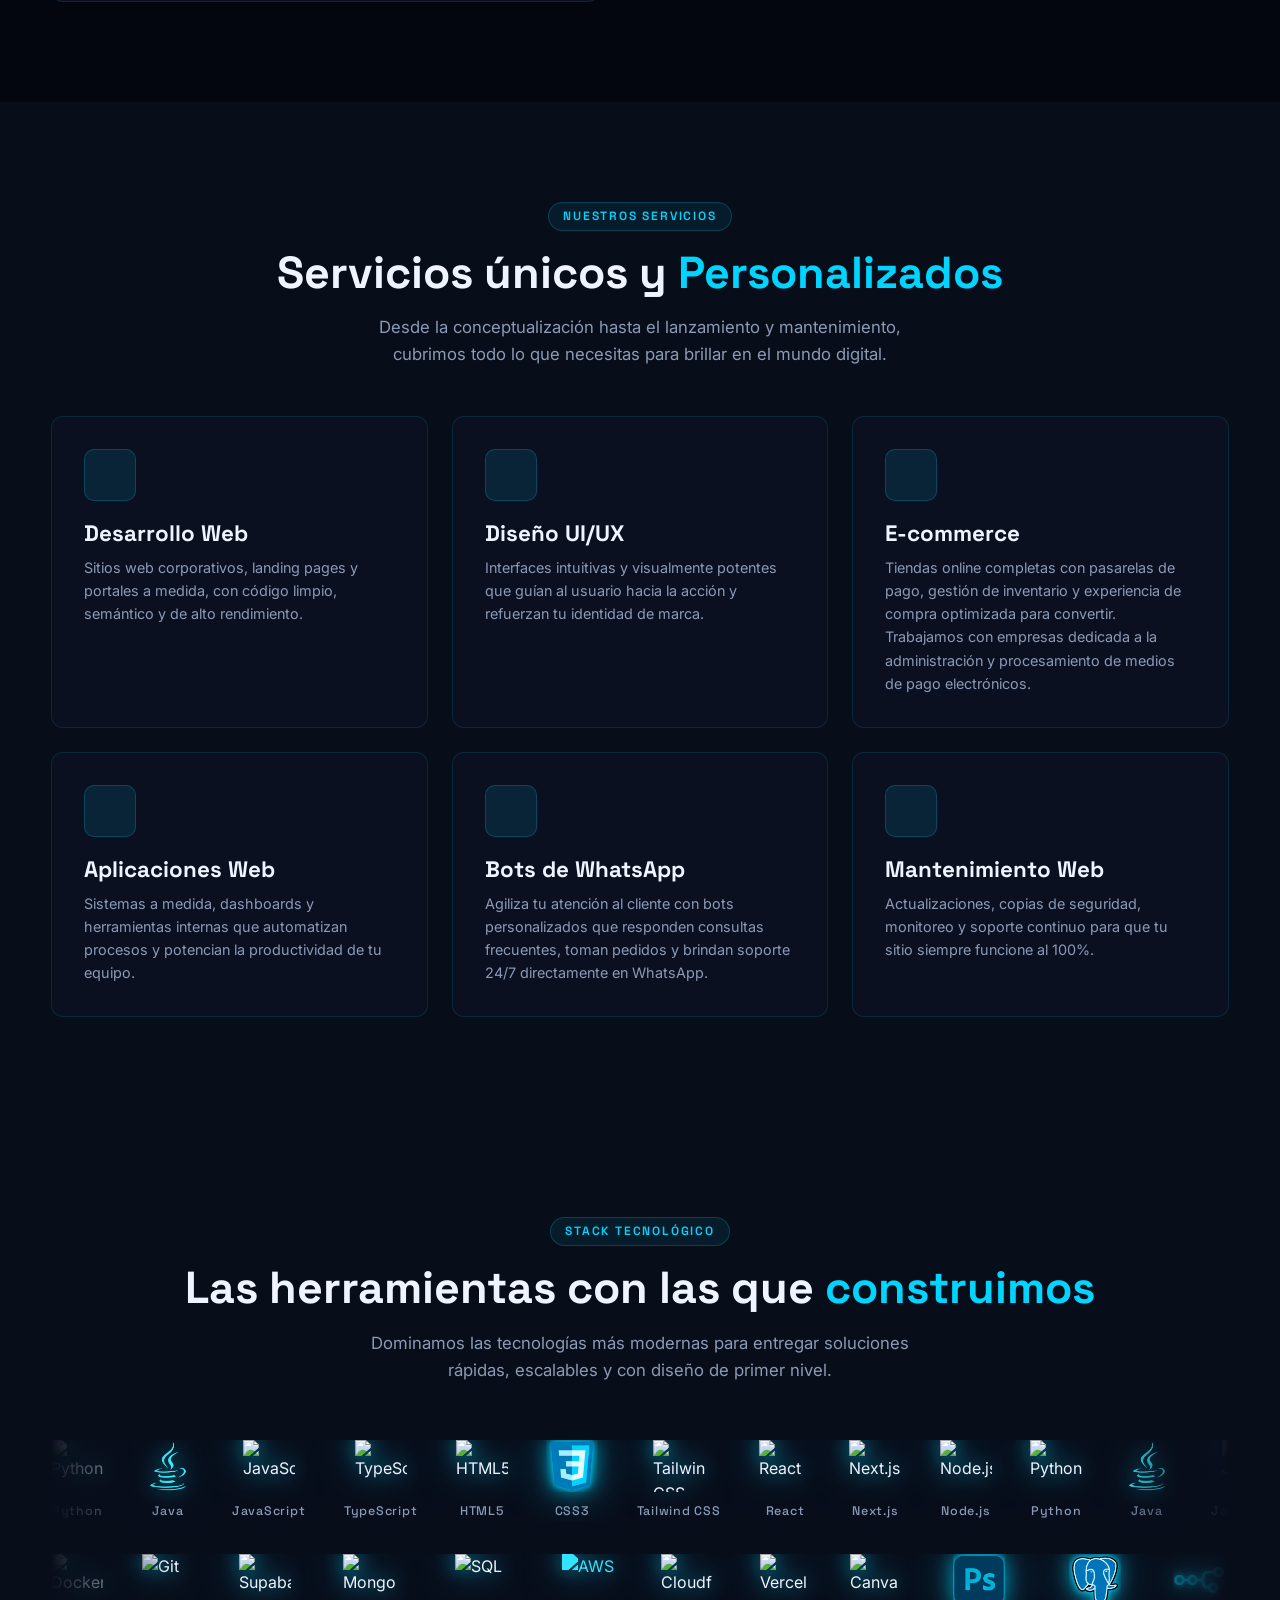
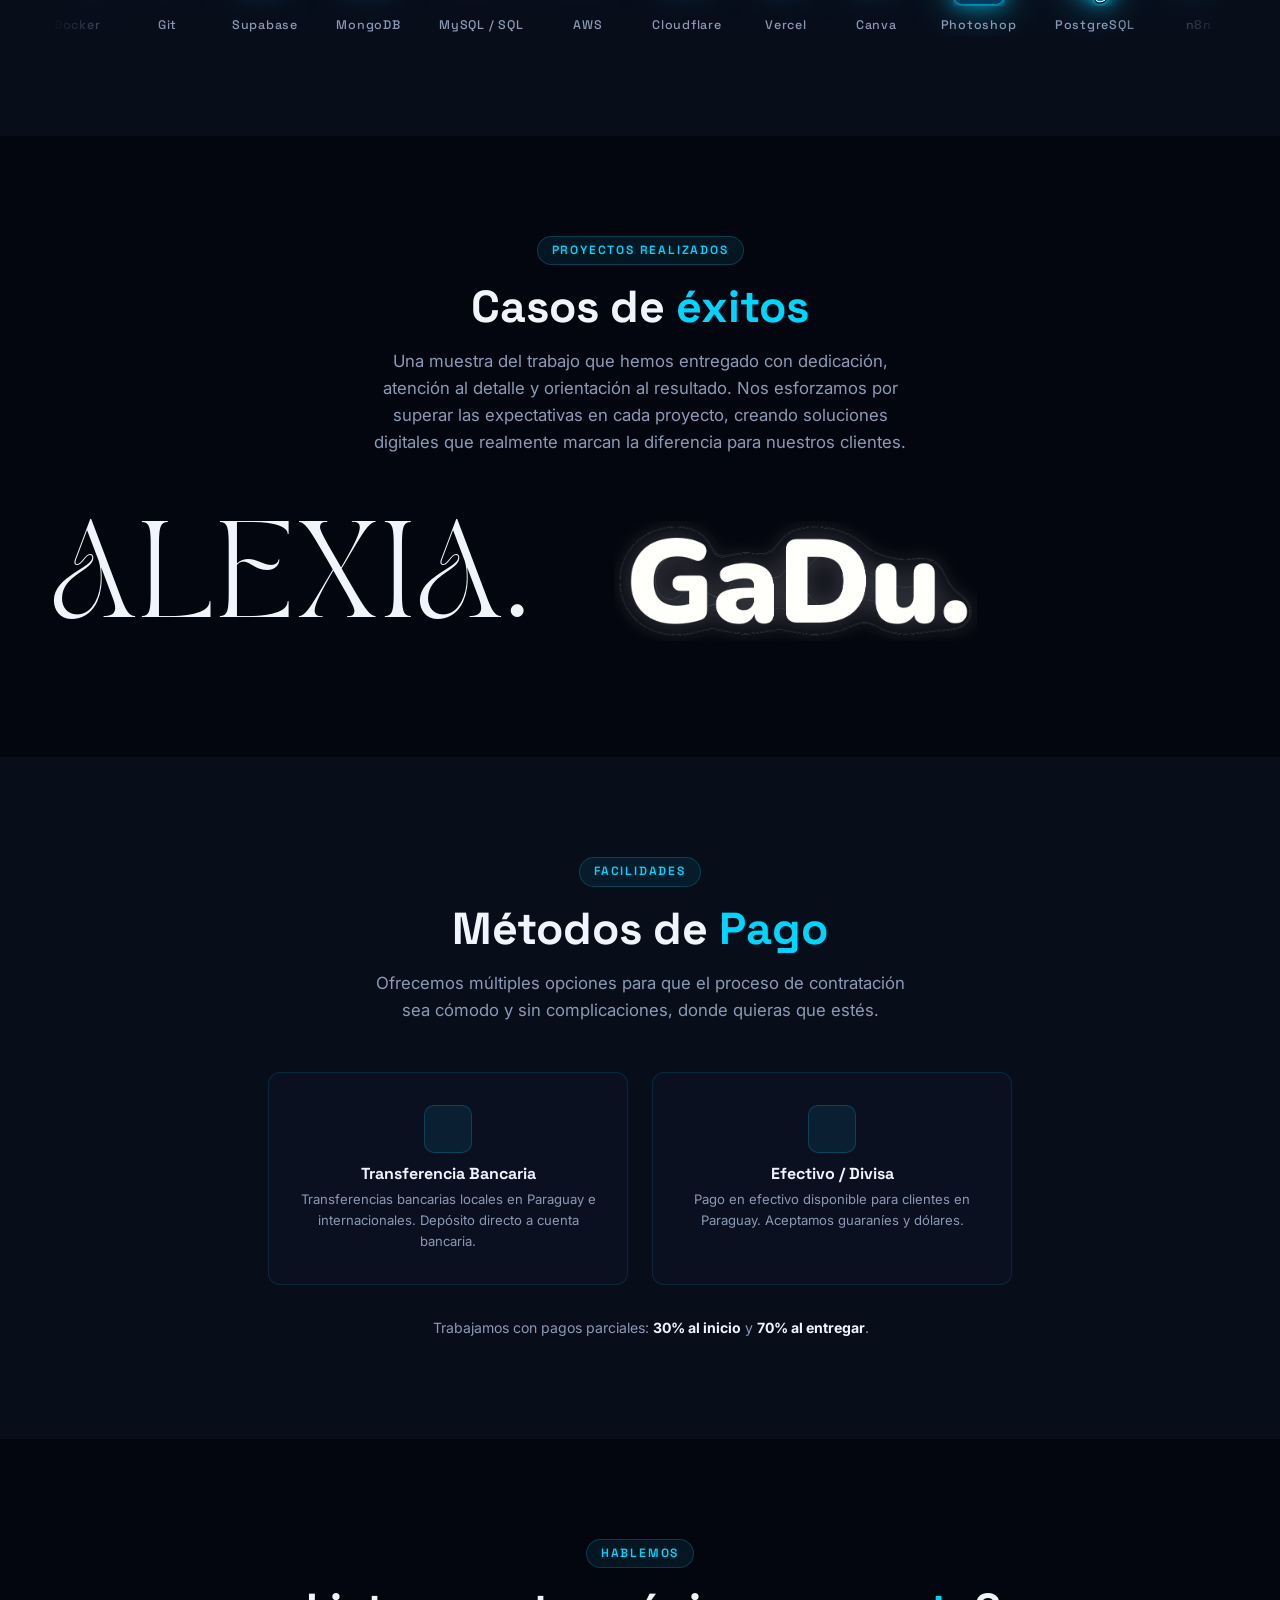
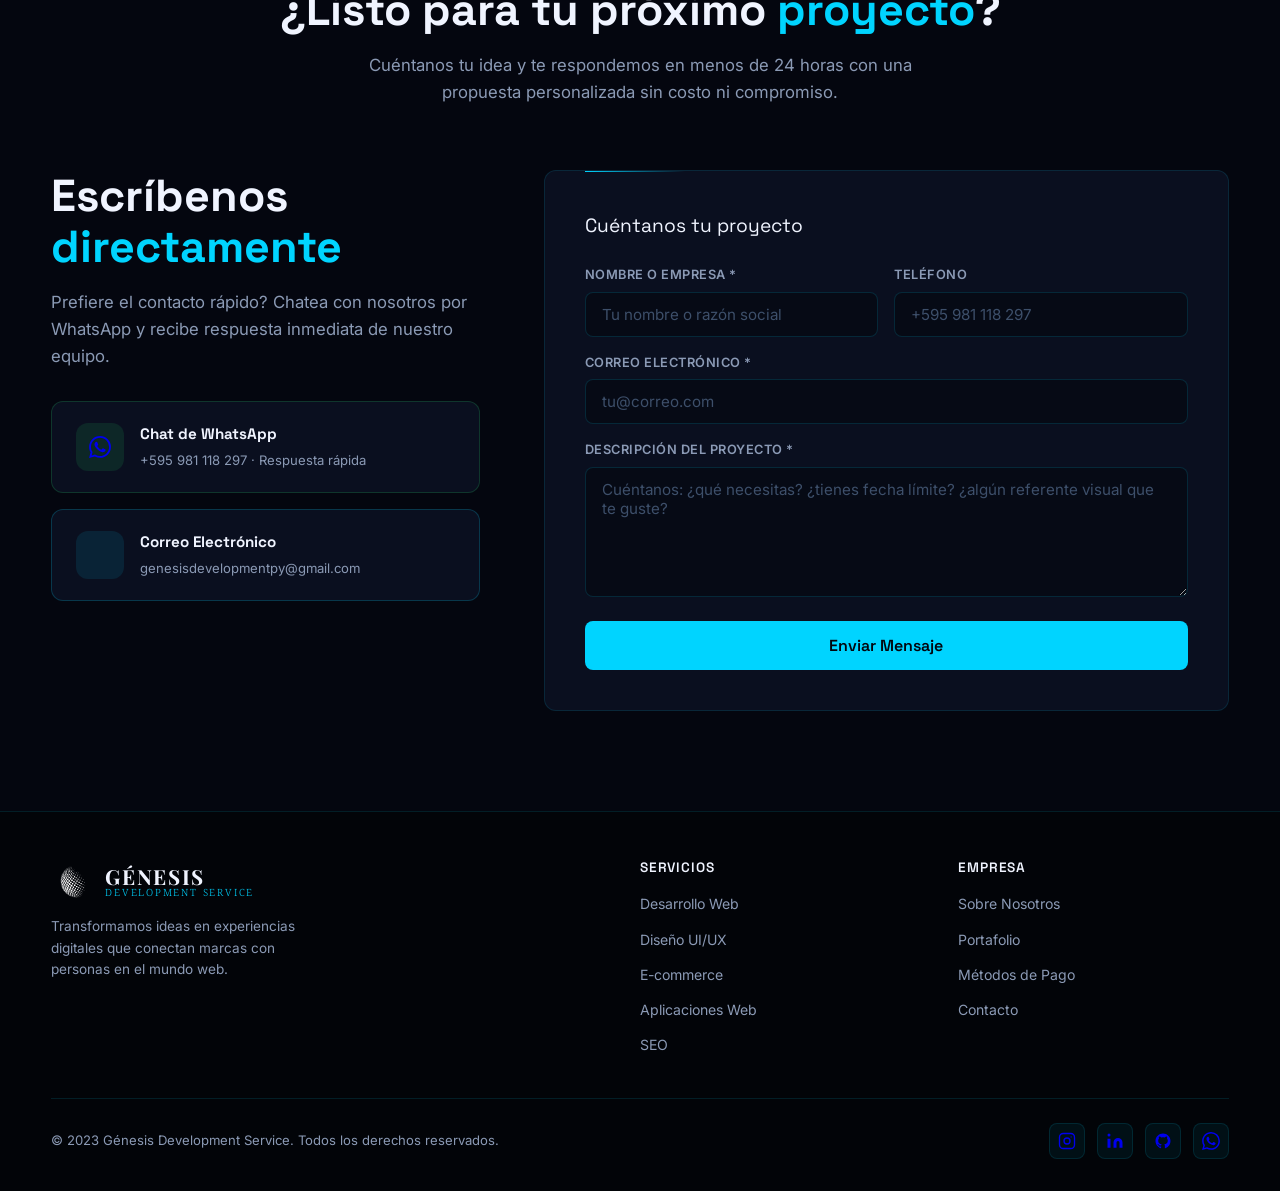
==== commit d0da7c8e: "Widget de chatbot integrado en sitio principal - Burbuja flotante abajo a la derecha con animación -" ====
--- a/index.html
+++ b/index.html
@@ -31,7 +31,7 @@
   <link href="https://fonts.googleapis.com/css2?family=Space+Grotesk:wght@300;400;500;600;700&family=Inter:wght@300;400;500;600&family=Playfair+Display:wght@400;500;600;700&family=Noto+Serif:wght@300;400&family=Josefin+Sans:wght@300;400;600&display=swap" rel="stylesheet" />
 
   <!-- Styles -->
-  <link rel="stylesheet" href="css/styles.css" />
+  <link rel="stylesheet" href="css/styles.css?v=2" />
   <!-- Icons -->
   <script src="https://unpkg.com/lucide@latest/dist/umd/lucide.min.js"></script>
 </head>
@@ -497,6 +497,45 @@
     </div>
   </footer>
 
+  <!-- Génesis Chatbot Widget -->
+  <div id="gx-chat" data-endpoint="https://genesis-chat.smrcartes.workers.dev">
+    <button id="gx-chat-toggle" class="gx-chat-toggle" aria-label="Abrir chat">
+      <span class="gx-chat-ring"></span>
+      <svg class="gx-chat-icon-chat" viewBox="0 0 24 24" fill="none" stroke="currentColor" stroke-width="2" stroke-linecap="round" stroke-linejoin="round" width="26" height="26">
+        <path d="M21 15a2 2 0 0 1-2 2H7l-4 4V5a2 2 0 0 1 2-2h14a2 2 0 0 1 2 2z"/>
+      </svg>
+      <svg class="gx-chat-icon-close" viewBox="0 0 24 24" fill="none" stroke="currentColor" stroke-width="2" stroke-linecap="round" stroke-linejoin="round" width="22" height="22">
+        <line x1="18" y1="6" x2="6" y2="18"/><line x1="6" y1="6" x2="18" y2="18"/>
+      </svg>
+    </button>
+
+    <div id="gx-chat-panel" class="gx-chat-panel" aria-hidden="true">
+      <header class="gx-chat-header">
+        <div class="gx-chat-brand">
+          <span class="gx-chat-mark"></span>
+          <div class="gx-chat-title">
+            <strong>Génesis</strong>
+            <small><span class="gx-chat-dot"></span> En línea</small>
+          </div>
+        </div>
+        <button class="gx-chat-close" id="gx-chat-close" aria-label="Cerrar">
+          <svg viewBox="0 0 24 24" width="18" height="18" fill="none" stroke="currentColor" stroke-width="2" stroke-linecap="round">
+            <line x1="18" y1="6" x2="6" y2="18"/><line x1="6" y1="6" x2="18" y2="18"/>
+          </svg>
+        </button>
+      </header>
+      <div class="gx-chat-msgs" id="gx-chat-msgs"></div>
+      <form class="gx-chat-composer" id="gx-chat-form">
+        <input type="text" id="gx-chat-input" placeholder="Escribí tu mensaje..." autocomplete="off" maxlength="500" />
+        <button type="submit" id="gx-chat-send" aria-label="Enviar">
+          <svg viewBox="0 0 24 24" width="20" height="20" fill="none" stroke="currentColor" stroke-width="2" stroke-linecap="round" stroke-linejoin="round">
+            <line x1="22" y1="2" x2="11" y2="13"/><polygon points="22 2 15 22 11 13 2 9 22 2"/>
+          </svg>
+        </button>
+      </form>
+    </div>
+  </div>
+
   <!-- WhatsApp floating button -->
   <a href="https://wa.me/595981118297?text=Hola%2C%20quiero%20información%20sobre%20sus%20servicios"
      class="wa-float" target="_blank" rel="noopener noreferrer" title="Chatear por WhatsApp">
@@ -508,7 +547,7 @@
 
   <!-- Scripts -->
   <script src="js/shader.js?v=6"></script>
-  <script src="js/main.js?v=3"></script>
+  <script src="js/main.js?v=4"></script>
   <script>lucide.createIcons();</script>
   <script>
     // fallback de iconos
--- a/css/styles.css
+++ b/css/styles.css
@@ -853,18 +853,19 @@
 /* whatsapp float */
 .wa-float {
   position: fixed;
-  bottom: 30px;
+  bottom: 105px;
   right: 30px;
   z-index: 999;
-  width: 58px; height: 58px;
+  width: 52px; height: 52px;
   border-radius: 50%;
   background: #25d366;
   display: flex; align-items: center; justify-content: center;
-  font-size: 1.6rem;
+  font-size: 1.4rem;
   box-shadow: 0 4px 24px rgba(37,211,102,0.45);
   text-decoration: none;
   transition: var(--transition);
   animation: floatPop 0.5s 1.5s ease both;
+  color: #fff;
 }
 .wa-float:hover { transform: scale(1.12); box-shadow: 0 6px 32px rgba(37,211,102,0.6); }
 .wa-float-ring {
@@ -970,3 +971,167 @@
   letter-spacing: 0.28em;
   text-transform: uppercase;
 }
+
+/* ─── Génesis Chatbot Widget ─────────────────────────────── */
+.gx-chat-toggle {
+  position: fixed;
+  bottom: 30px; right: 30px;
+  z-index: 1000;
+  width: 60px; height: 60px;
+  border-radius: 50%;
+  background: linear-gradient(135deg, #00D4FF, #0095b8);
+  border: none;
+  cursor: pointer;
+  color: #04060f;
+  display: flex; align-items: center; justify-content: center;
+  box-shadow: 0 6px 28px rgba(0,212,255,0.45);
+  transition: var(--transition);
+  animation: floatPop 0.5s 1.5s ease both;
+}
+.gx-chat-toggle:hover { transform: scale(1.08); }
+.gx-chat-ring {
+  position: absolute; inset: -6px;
+  border-radius: 50%;
+  border: 2px solid rgba(0,212,255,0.4);
+  animation: ringPulse 2.5s ease infinite;
+  pointer-events: none;
+}
+.gx-chat-icon-close { display: none; }
+.gx-chat.open .gx-chat-icon-chat { display: none; }
+.gx-chat.open .gx-chat-icon-close { display: block; }
+.gx-chat.open .gx-chat-toggle { background: #1a2540; color: #fff; }
+.gx-chat.open .gx-chat-ring { display: none; }
+
+.gx-chat-panel {
+  position: fixed;
+  bottom: 105px; right: 30px;
+  z-index: 999;
+  width: 360px; max-width: calc(100vw - 40px);
+  height: 540px; max-height: calc(100vh - 160px);
+  background: #0a1020;
+  border: 1px solid rgba(0,212,255,0.18);
+  border-radius: 16px;
+  box-shadow: 0 24px 60px rgba(0,0,0,0.5);
+  display: flex; flex-direction: column;
+  overflow: hidden;
+  opacity: 0;
+  transform: translateY(20px) scale(0.96);
+  pointer-events: none;
+  transition: opacity 0.3s, transform 0.3s;
+}
+.gx-chat.open .gx-chat-panel { opacity: 1; transform: translateY(0) scale(1); pointer-events: auto; }
+.gx-chat.open .wa-float { display: none; }
+
+.gx-chat-header {
+  display: flex; align-items: center; justify-content: space-between;
+  padding: 1rem 1.1rem;
+  background: linear-gradient(135deg, rgba(0,212,255,0.08), transparent);
+  border-bottom: 1px solid rgba(255,255,255,0.06);
+}
+.gx-chat-brand { display: flex; align-items: center; gap: 0.7rem; }
+.gx-chat-mark {
+  width: 34px; height: 34px;
+  border-radius: 50%;
+  background: radial-gradient(circle at 30% 30%, #00D4FF, #003040);
+  box-shadow: 0 0 14px rgba(0,212,255,0.4);
+  flex-shrink: 0;
+}
+.gx-chat-title { display: flex; flex-direction: column; line-height: 1.2; }
+.gx-chat-title strong { font-family: 'Playfair Display', serif; color: #fff; font-size: 1.05rem; letter-spacing: 0.04em; }
+.gx-chat-title small { display: flex; align-items: center; gap: 0.4rem; font-size: 0.7rem; color: #8a93a8; margin-top: 2px; }
+.gx-chat-dot { width: 7px; height: 7px; border-radius: 50%; background: #2ee080; box-shadow: 0 0 8px rgba(46,224,128,0.7); }
+.gx-chat-close {
+  background: transparent; border: none; cursor: pointer; color: #8a93a8;
+  padding: 4px; border-radius: 6px; transition: color var(--transition);
+}
+.gx-chat-close:hover { color: #fff; }
+
+.gx-chat-msgs {
+  flex-grow: 1;
+  padding: 1rem;
+  overflow-y: auto;
+  display: flex; flex-direction: column; gap: 0.7rem;
+  scrollbar-width: thin;
+  scrollbar-color: rgba(0,212,255,0.3) transparent;
+}
+.gx-chat-msgs::-webkit-scrollbar { width: 6px; }
+.gx-chat-msgs::-webkit-scrollbar-thumb { background: rgba(0,212,255,0.3); border-radius: 3px; }
+
+.gx-msg {
+  display: flex; gap: 0.5rem;
+  animation: gxSlide 0.3s ease;
+  max-width: 88%;
+}
+@keyframes gxSlide { from { opacity:0; transform:translateY(6px); } to { opacity:1; transform:translateY(0); } }
+.gx-msg-body {
+  padding: 0.65rem 0.9rem;
+  border-radius: 12px;
+  font-size: 0.88rem;
+  line-height: 1.5;
+  color: #e8eef9;
+  background: #0e1628;
+  border-top-left-radius: 4px;
+  white-space: pre-wrap;
+  word-wrap: break-word;
+}
+.gx-msg.user { align-self: flex-end; }
+.gx-msg.user .gx-msg-body {
+  background: linear-gradient(135deg, #1a2540, #0e1628);
+  border-top-left-radius: 12px;
+  border-top-right-radius: 4px;
+}
+.gx-typing { display: inline-flex; gap: 4px; align-items: center; padding: 4px 0; }
+.gx-typing span {
+  width: 6px; height: 6px;
+  background: #00D4FF;
+  border-radius: 50%;
+  animation: gxDot 1.2s infinite ease-in-out;
+}
+.gx-typing span:nth-child(2) { animation-delay: 0.2s; }
+.gx-typing span:nth-child(3) { animation-delay: 0.4s; }
+@keyframes gxDot {
+  0%, 80%, 100% { opacity: 0.3; transform: scale(0.9); }
+  40%           { opacity: 1;   transform: scale(1.2); }
+}
+
+.gx-chat-composer {
+  display: flex; gap: 0.5rem;
+  padding: 0.75rem;
+  border-top: 1px solid rgba(255,255,255,0.06);
+  background: rgba(4,6,15,0.5);
+}
+.gx-chat-composer input {
+  flex-grow: 1;
+  background: #0e1628;
+  border: 1px solid rgba(255,255,255,0.08);
+  color: #e8eef9;
+  padding: 0.65rem 0.9rem;
+  border-radius: 10px;
+  font-family: inherit;
+  font-size: 0.9rem;
+  outline: none;
+  transition: border-color var(--transition);
+}
+.gx-chat-composer input:focus { border-color: rgba(0,212,255,0.5); }
+.gx-chat-composer input::placeholder { color: #5a657a; }
+.gx-chat-composer button {
+  background: #00D4FF; color: #04060f;
+  border: none; padding: 0 0.9rem;
+  border-radius: 10px;
+  cursor: pointer;
+  display: flex; align-items: center; justify-content: center;
+  transition: var(--transition);
+}
+.gx-chat-composer button:hover:not(:disabled) { background: #00b8e0; }
+.gx-chat-composer button:disabled { opacity: 0.4; cursor: not-allowed; }
+
+@media (max-width: 480px) {
+  .gx-chat-panel {
+    width: calc(100vw - 24px);
+    bottom: 100px;
+    right: 12px;
+    height: calc(100vh - 140px);
+  }
+  .gx-chat-toggle { right: 16px; bottom: 20px; }
+  .wa-float { right: 16px; bottom: 90px; }
+}
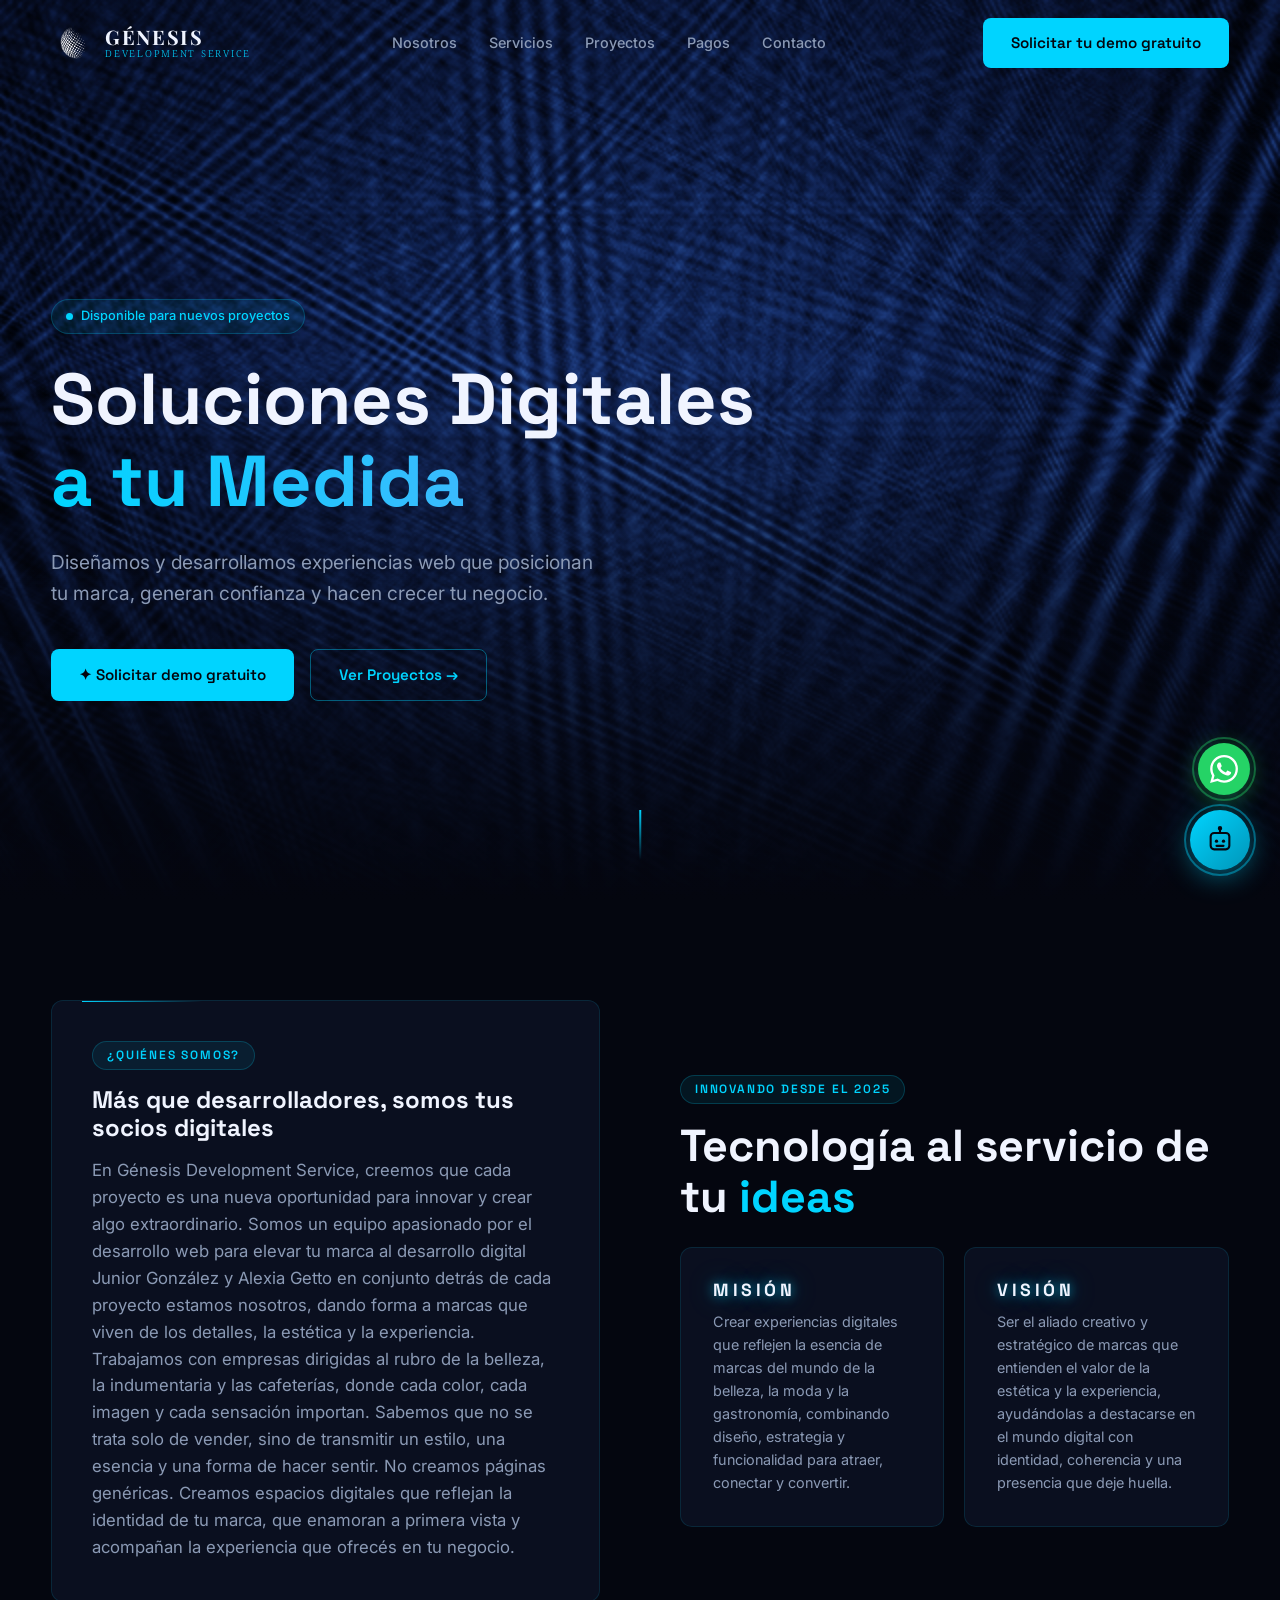
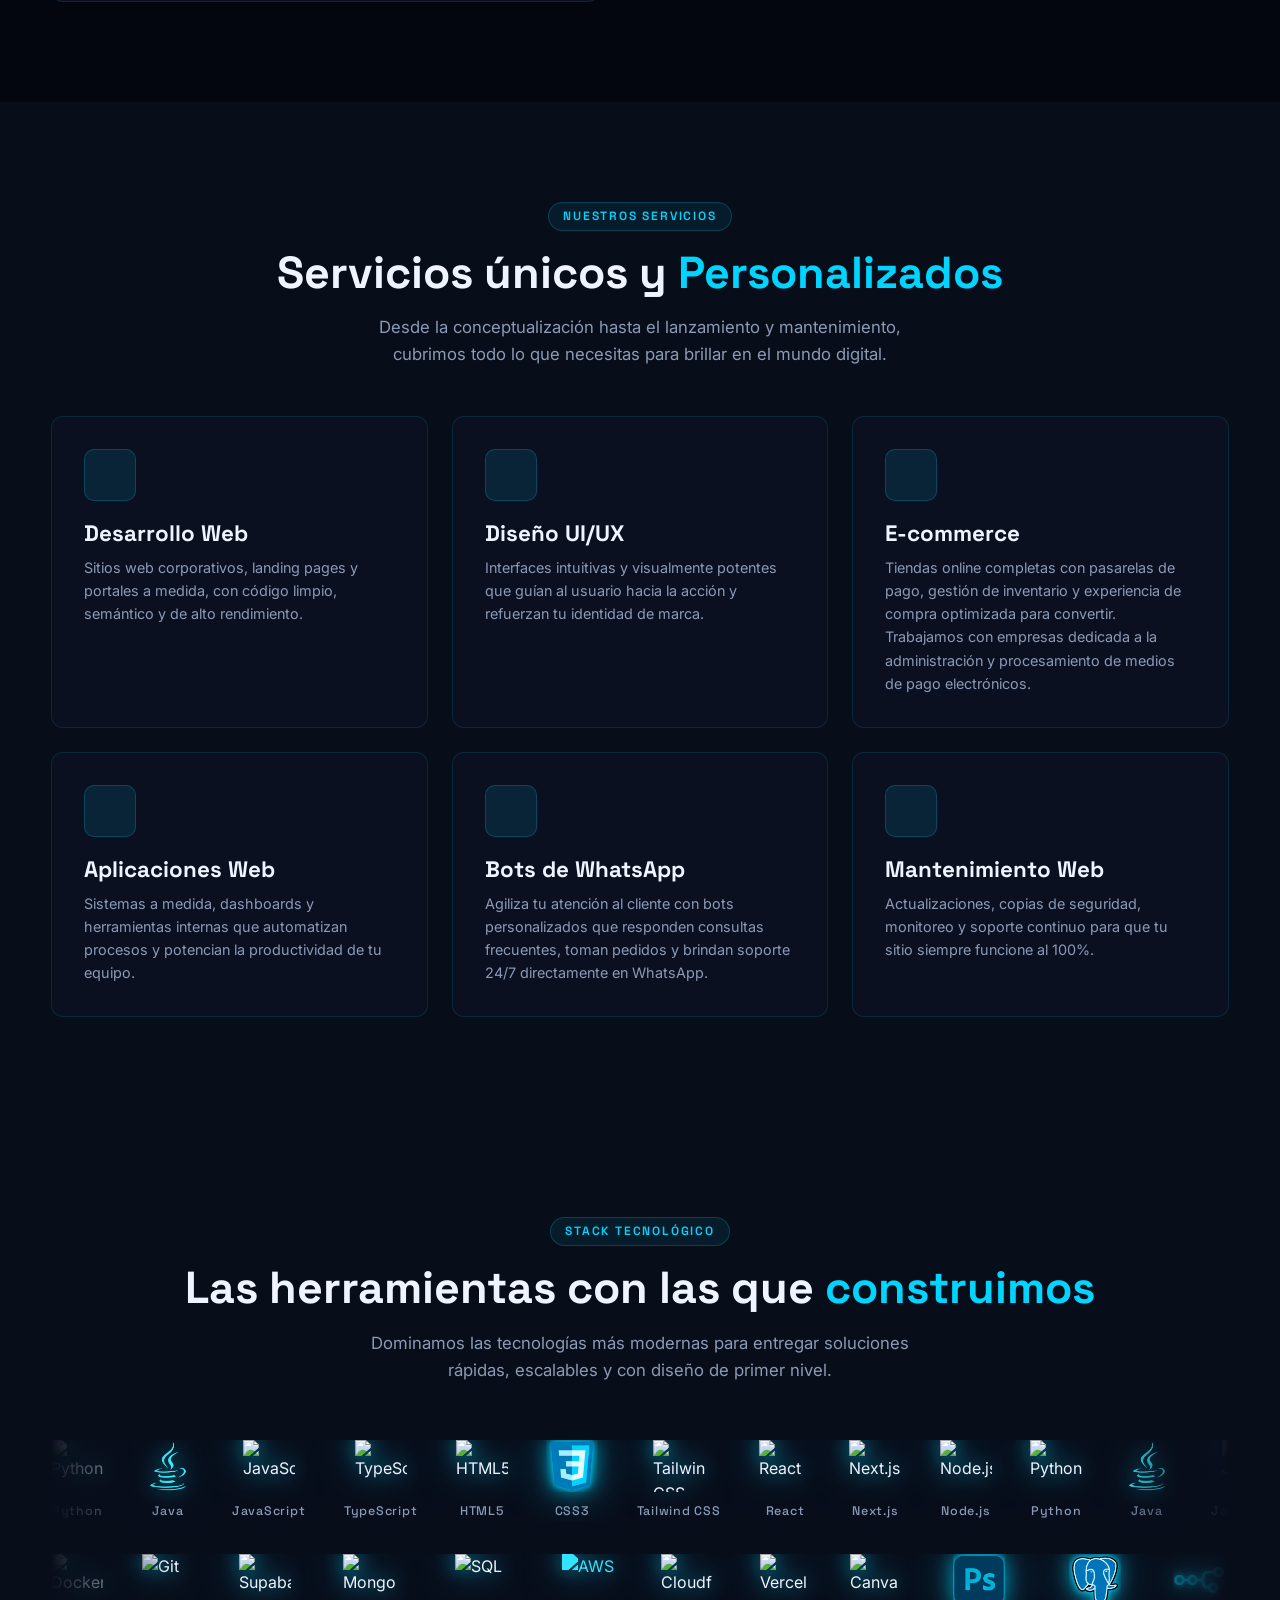
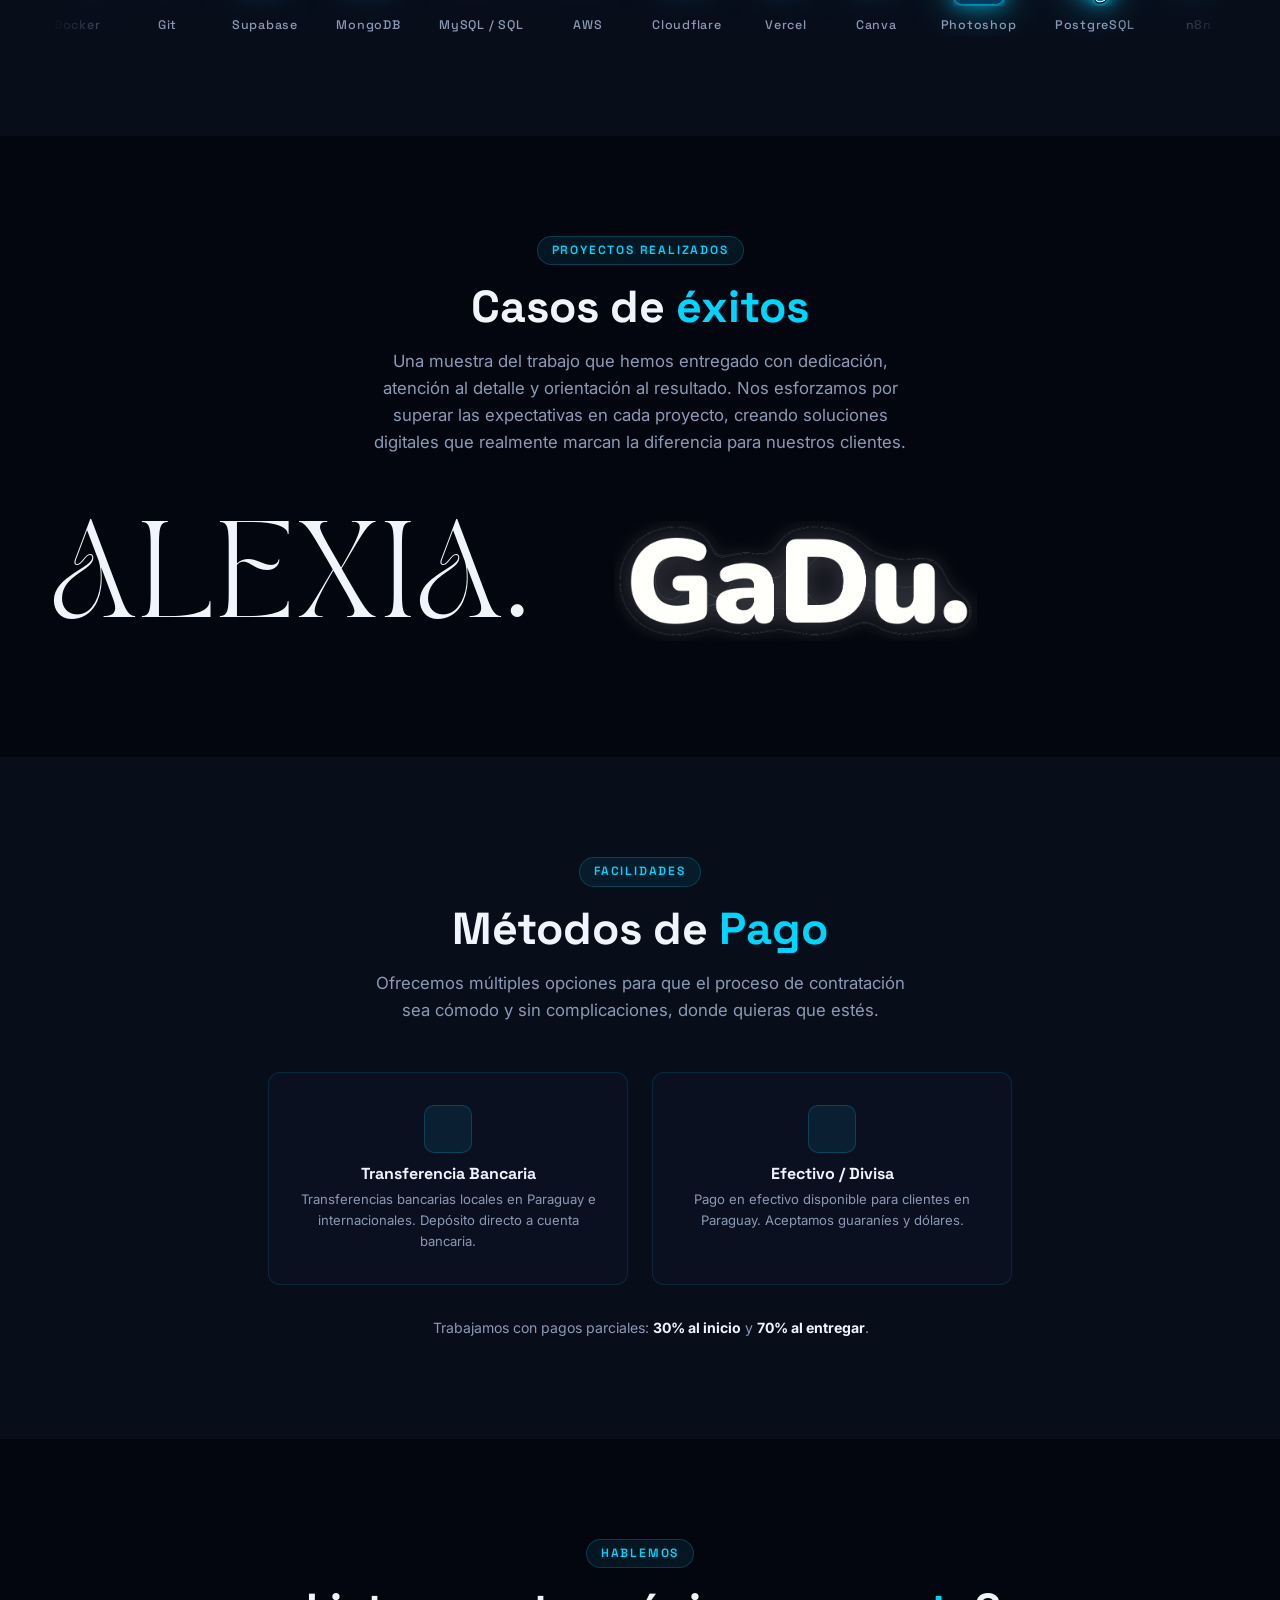
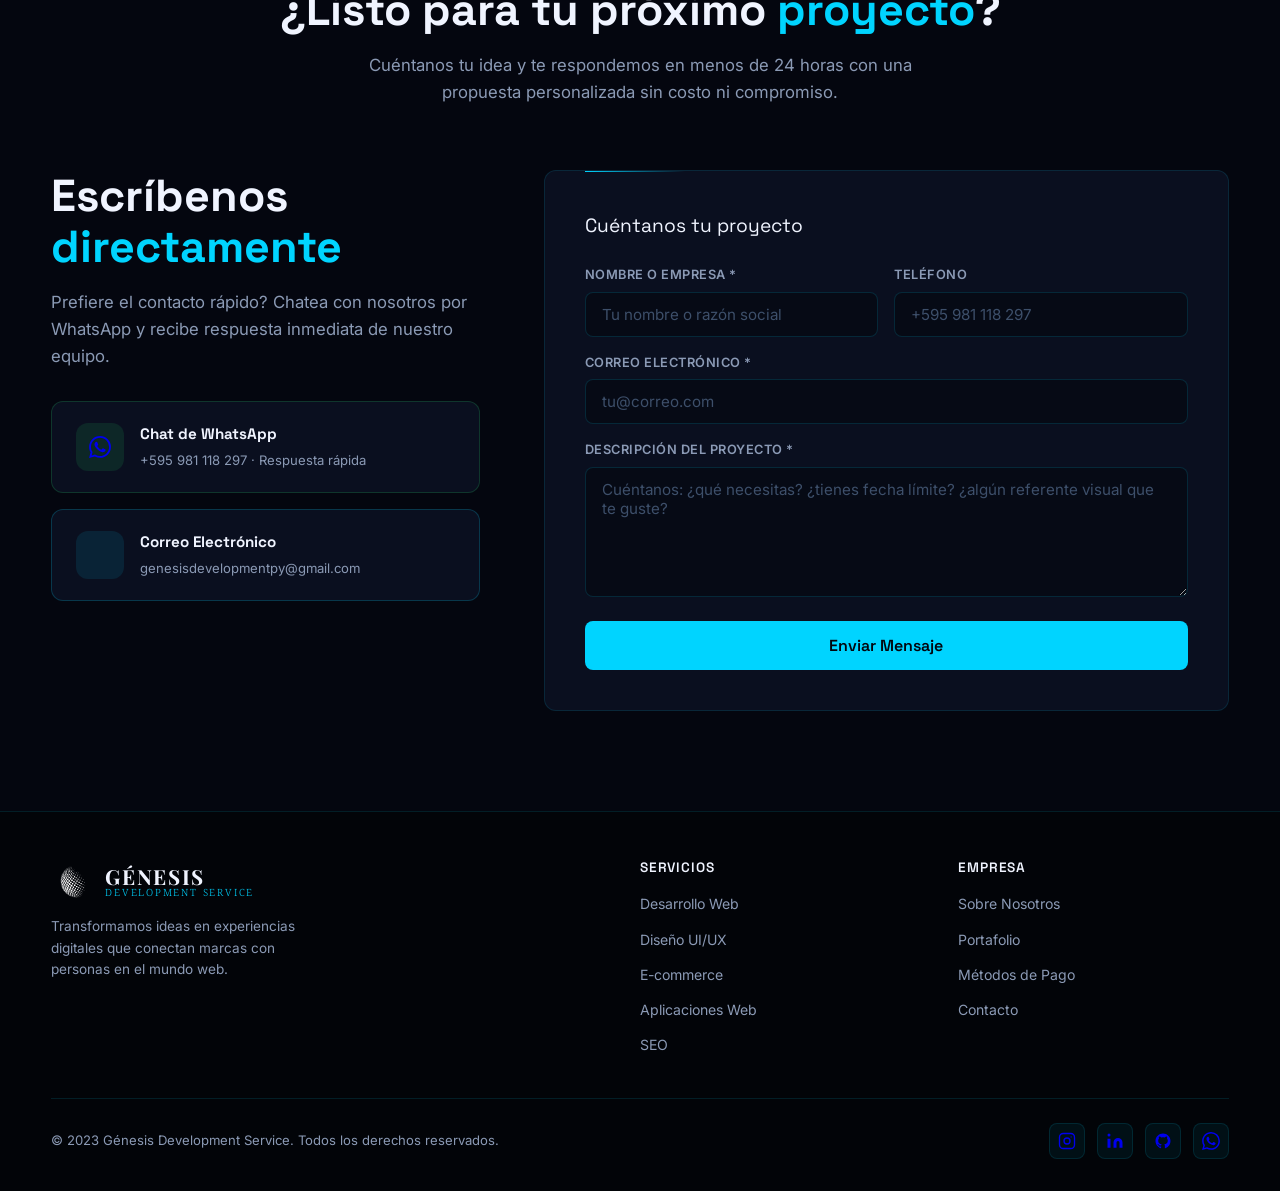
==== commit 8fbbc9a0: "Chatbot: ícono robot AI y fix de click en burbuja - Reemplaza icono mensaje por robot estilizado (an" ====
--- a/index.html
+++ b/index.html
@@ -31,7 +31,7 @@
   <link href="https://fonts.googleapis.com/css2?family=Space+Grotesk:wght@300;400;500;600;700&family=Inter:wght@300;400;500;600&family=Playfair+Display:wght@400;500;600;700&family=Noto+Serif:wght@300;400&family=Josefin+Sans:wght@300;400;600&display=swap" rel="stylesheet" />
 
   <!-- Styles -->
-  <link rel="stylesheet" href="css/styles.css?v=2" />
+  <link rel="stylesheet" href="css/styles.css?v=3" />
   <!-- Icons -->
   <script src="https://unpkg.com/lucide@latest/dist/umd/lucide.min.js"></script>
 </head>
@@ -501,10 +501,15 @@
   <div id="gx-chat" data-endpoint="https://genesis-chat.smrcartes.workers.dev">
     <button id="gx-chat-toggle" class="gx-chat-toggle" aria-label="Abrir chat">
       <span class="gx-chat-ring"></span>
-      <svg class="gx-chat-icon-chat" viewBox="0 0 24 24" fill="none" stroke="currentColor" stroke-width="2" stroke-linecap="round" stroke-linejoin="round" width="26" height="26">
-        <path d="M21 15a2 2 0 0 1-2 2H7l-4 4V5a2 2 0 0 1 2-2h14a2 2 0 0 1 2 2z"/>
+      <svg class="gx-chat-icon-chat" viewBox="0 0 24 24" fill="none" stroke="currentColor" stroke-width="1.8" stroke-linecap="round" stroke-linejoin="round" width="28" height="28">
+        <line x1="12" y1="2" x2="12" y2="5"/>
+        <circle cx="12" cy="2" r="1" fill="currentColor"/>
+        <rect x="4" y="6" width="16" height="14" rx="3"/>
+        <circle cx="9" cy="13" r="1.4" fill="currentColor" stroke="none"/>
+        <circle cx="15" cy="13" r="1.4" fill="currentColor" stroke="none"/>
+        <path d="M9 17 h6"/>
       </svg>
-      <svg class="gx-chat-icon-close" viewBox="0 0 24 24" fill="none" stroke="currentColor" stroke-width="2" stroke-linecap="round" stroke-linejoin="round" width="22" height="22">
+      <svg class="gx-chat-icon-close" viewBox="0 0 24 24" fill="none" stroke="currentColor" stroke-width="2.2" stroke-linecap="round" stroke-linejoin="round" width="22" height="22">
         <line x1="18" y1="6" x2="6" y2="18"/><line x1="6" y1="6" x2="18" y2="18"/>
       </svg>
     </button>
@@ -512,10 +517,19 @@
     <div id="gx-chat-panel" class="gx-chat-panel" aria-hidden="true">
       <header class="gx-chat-header">
         <div class="gx-chat-brand">
-          <span class="gx-chat-mark"></span>
+          <span class="gx-chat-mark">
+            <svg viewBox="0 0 24 24" fill="none" stroke="currentColor" stroke-width="1.8" stroke-linecap="round" stroke-linejoin="round" width="20" height="20">
+              <line x1="12" y1="2" x2="12" y2="5"/>
+              <circle cx="12" cy="2" r="1" fill="currentColor"/>
+              <rect x="4" y="6" width="16" height="14" rx="3"/>
+              <circle cx="9" cy="13" r="1.4" fill="currentColor" stroke="none"/>
+              <circle cx="15" cy="13" r="1.4" fill="currentColor" stroke="none"/>
+              <path d="M9 17 h6"/>
+            </svg>
+          </span>
           <div class="gx-chat-title">
-            <strong>Génesis</strong>
-            <small><span class="gx-chat-dot"></span> En línea</small>
+            <strong>Asistente Génesis</strong>
+            <small><span class="gx-chat-dot"></span> Asistente IA · En línea</small>
           </div>
         </div>
         <button class="gx-chat-close" id="gx-chat-close" aria-label="Cerrar">
--- a/css/styles.css
+++ b/css/styles.css
@@ -989,6 +989,7 @@
   animation: floatPop 0.5s 1.5s ease both;
 }
 .gx-chat-toggle:hover { transform: scale(1.08); }
+.gx-chat-toggle svg { pointer-events: none; }
 .gx-chat-ring {
   position: absolute; inset: -6px;
   border-radius: 50%;
@@ -1035,6 +1036,10 @@
   background: radial-gradient(circle at 30% 30%, #00D4FF, #003040);
   box-shadow: 0 0 14px rgba(0,212,255,0.4);
   flex-shrink: 0;
+  display: flex;
+  align-items: center;
+  justify-content: center;
+  color: #04060f;
 }
 .gx-chat-title { display: flex; flex-direction: column; line-height: 1.2; }
 .gx-chat-title strong { font-family: 'Playfair Display', serif; color: #fff; font-size: 1.05rem; letter-spacing: 0.04em; }
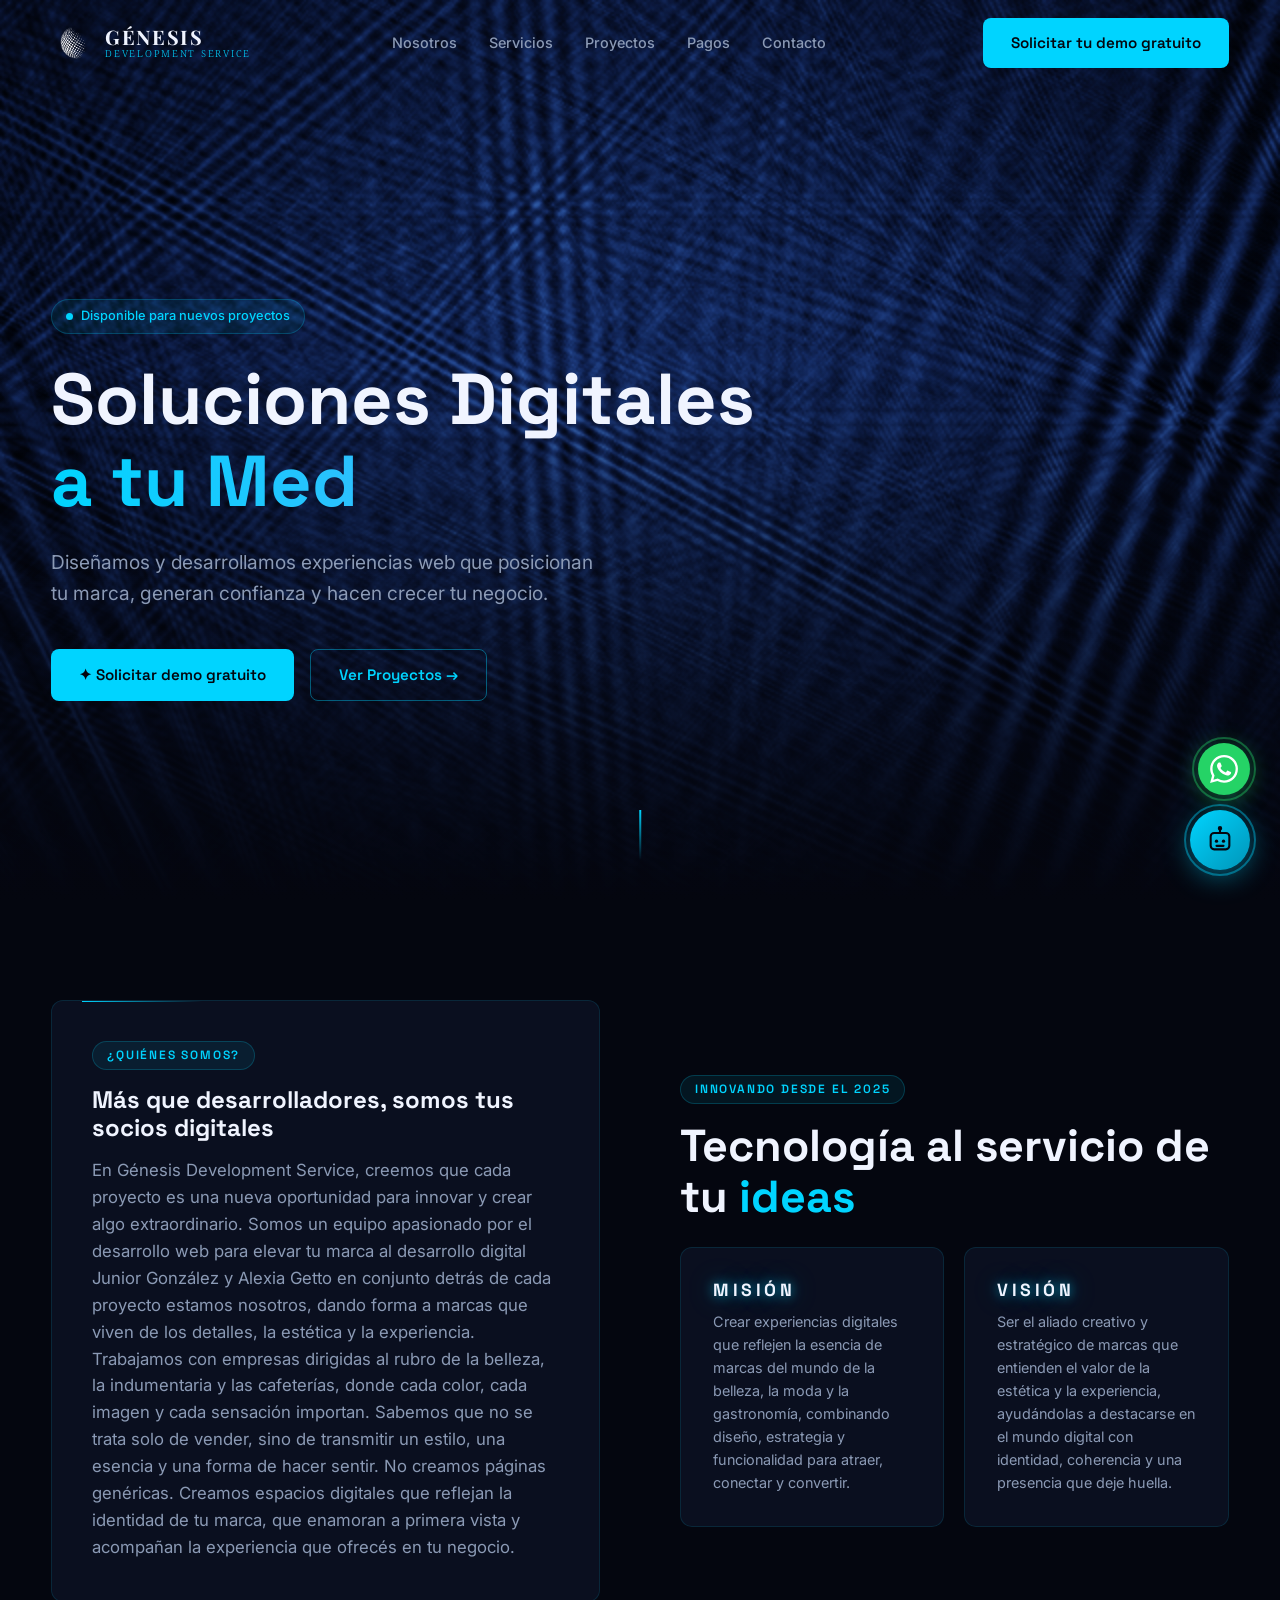
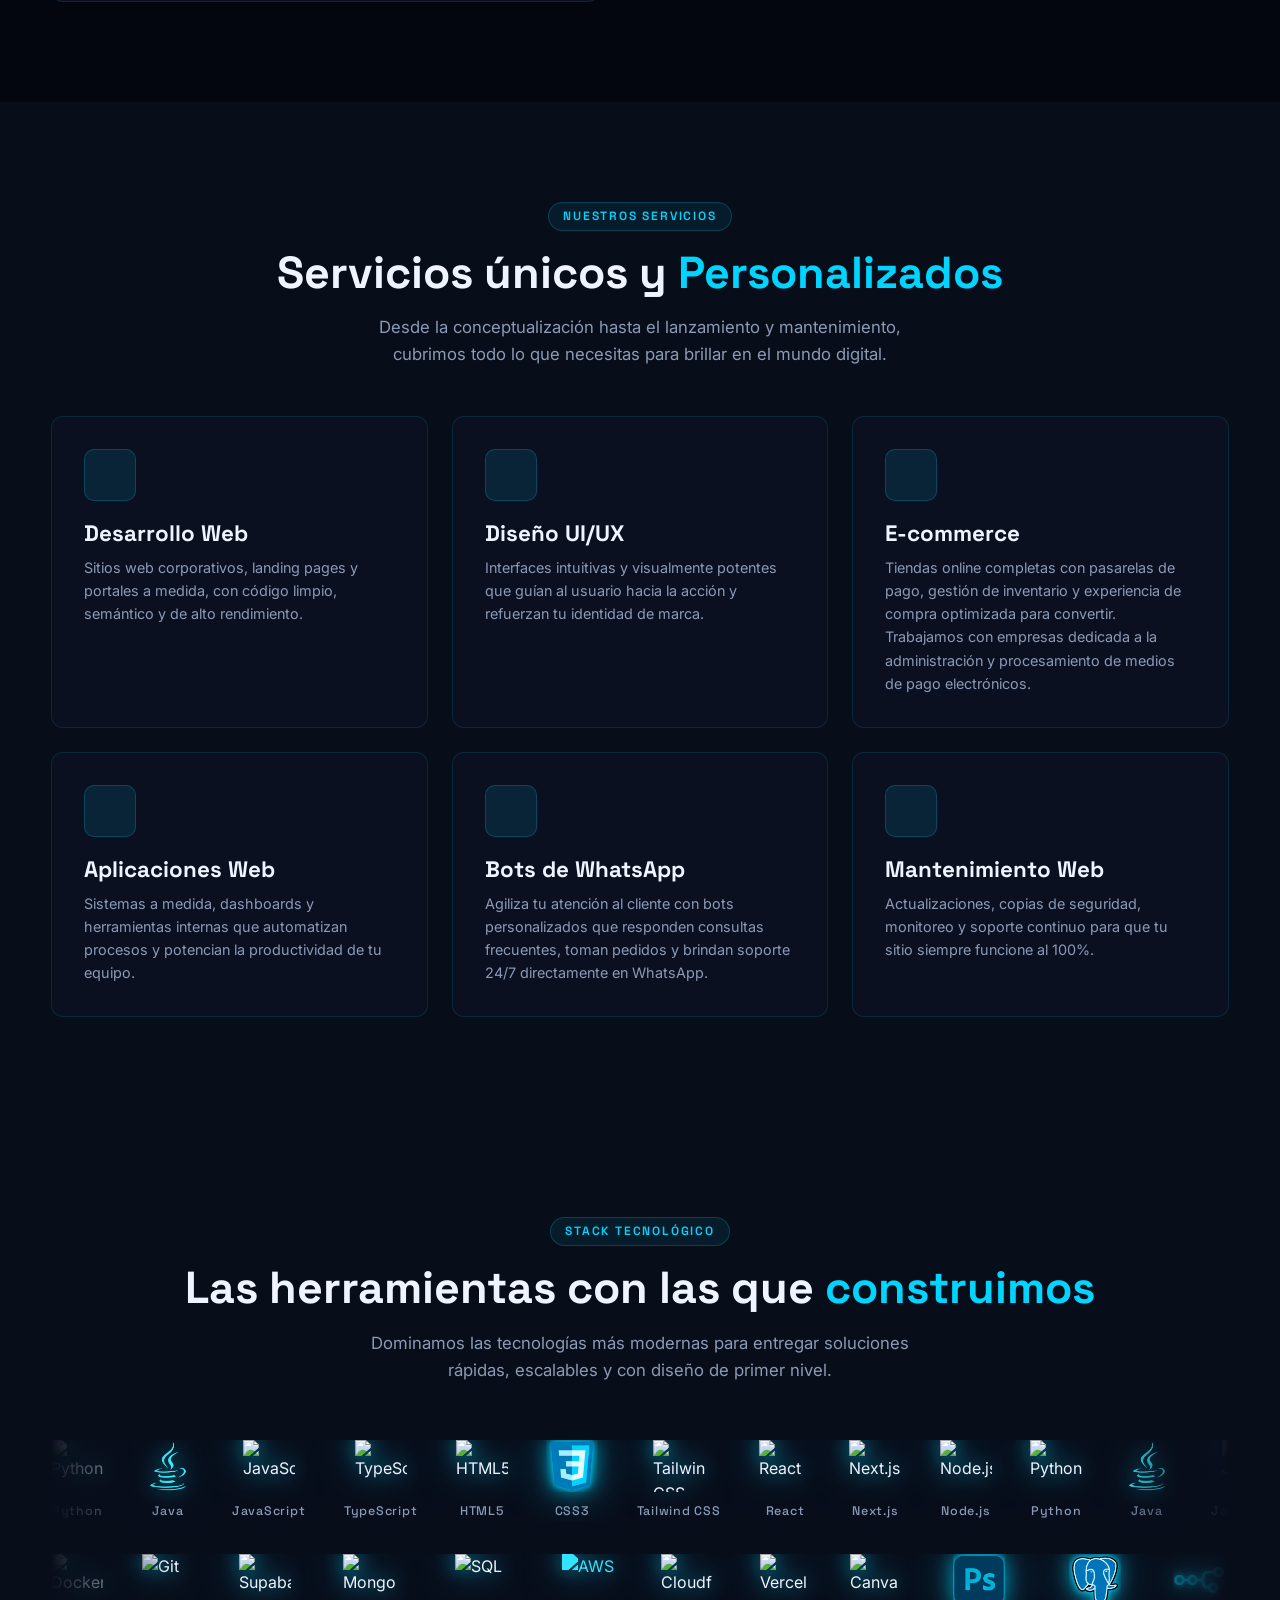
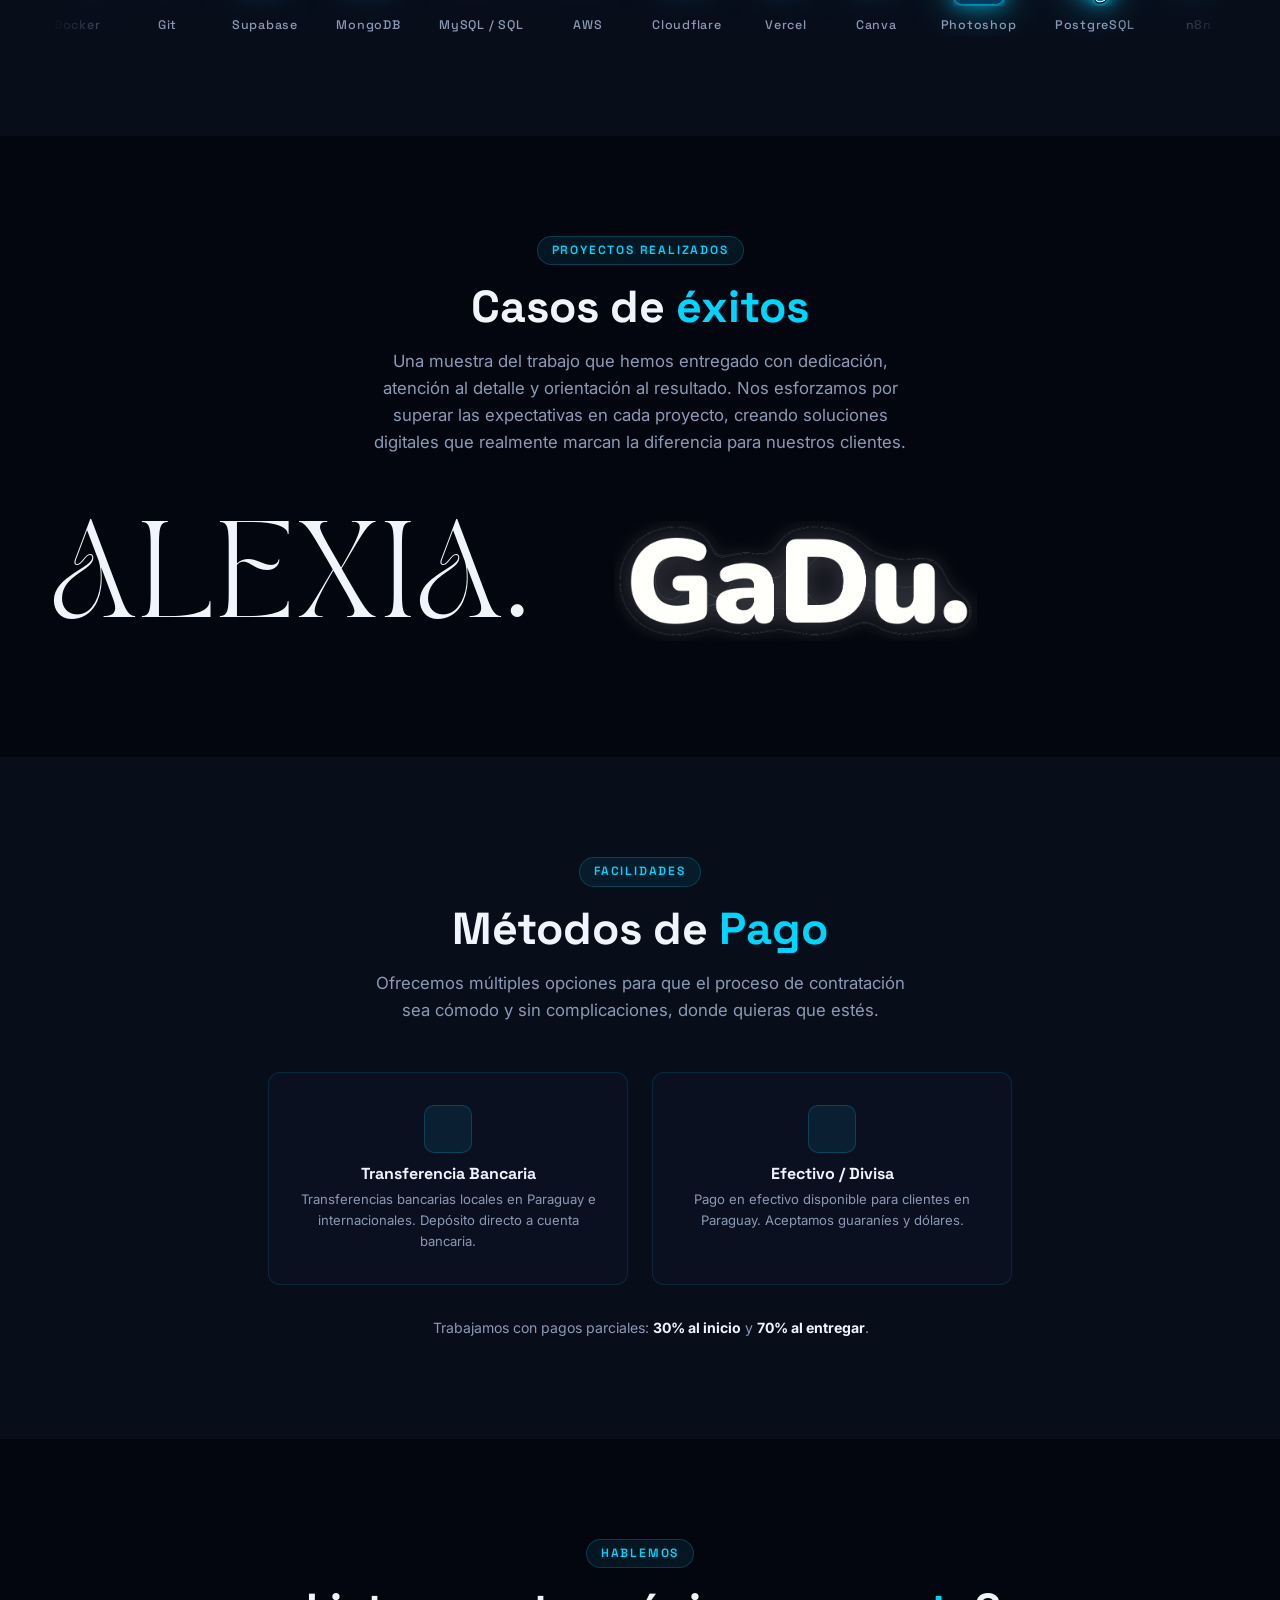
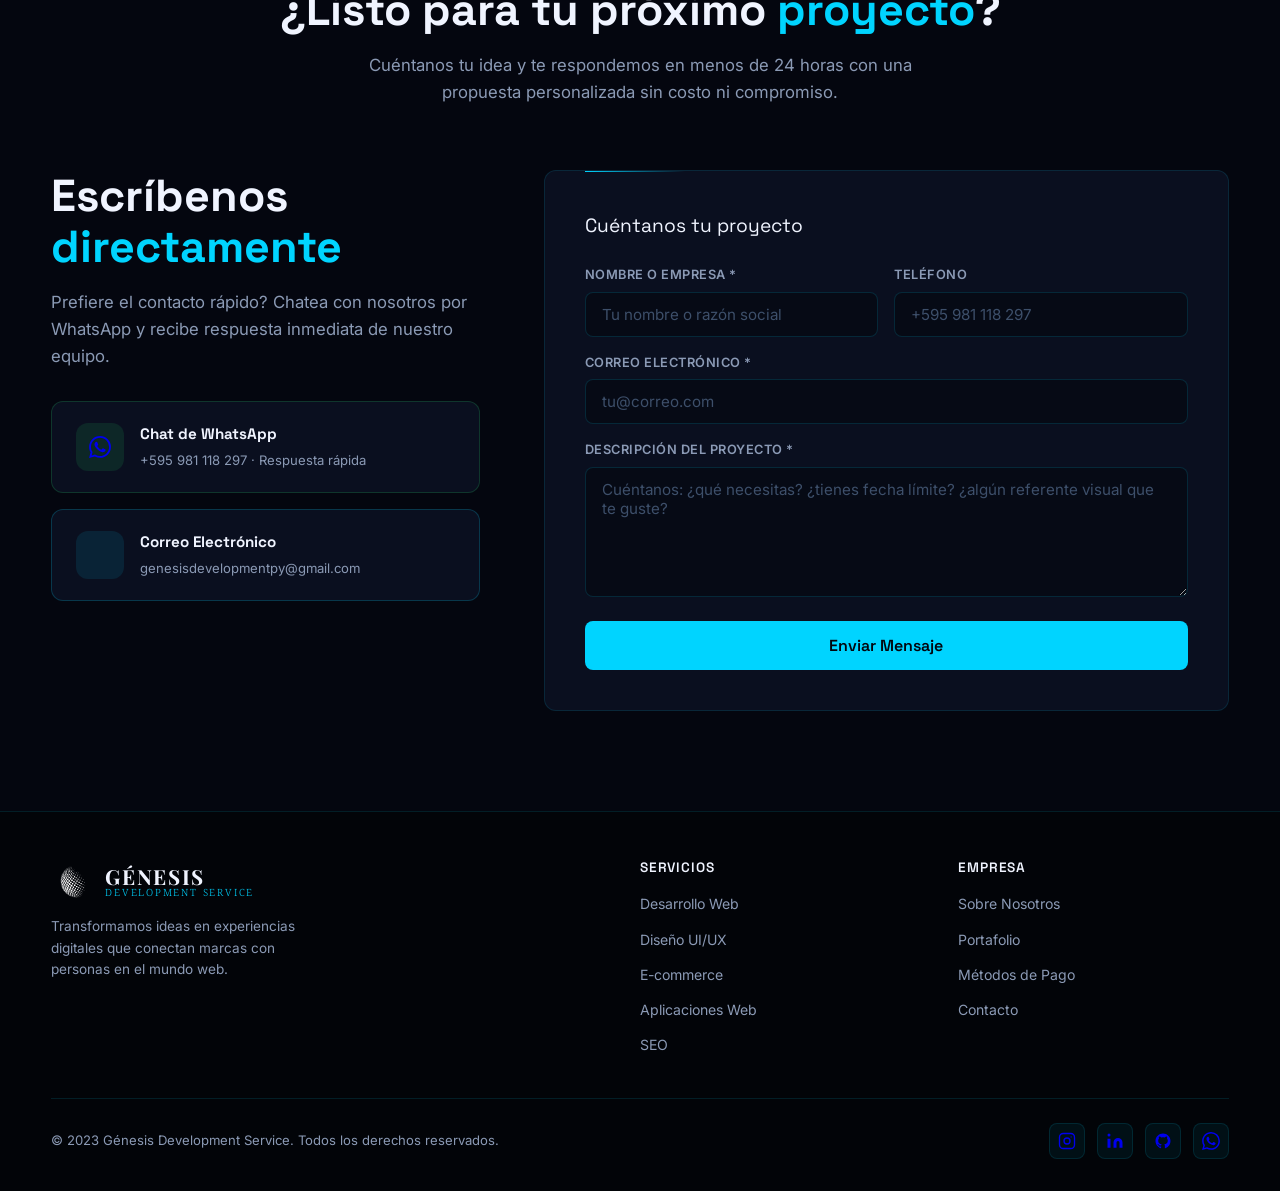
==== commit 29e880d7: "Fix: panel del chatbot no abría — faltaba class gx-chat en div raíz El CSS usa selector .gx-chat.ope" ====
--- a/index.html
+++ b/index.html
@@ -498,7 +498,7 @@
   </footer>
 
   <!-- Génesis Chatbot Widget -->
-  <div id="gx-chat" data-endpoint="https://genesis-chat.smrcartes.workers.dev">
+  <div id="gx-chat" class="gx-chat" data-endpoint="https://genesis-chat.smrcartes.workers.dev">
     <button id="gx-chat-toggle" class="gx-chat-toggle" aria-label="Abrir chat">
       <span class="gx-chat-ring"></span>
       <svg class="gx-chat-icon-chat" viewBox="0 0 24 24" fill="none" stroke="currentColor" stroke-width="1.8" stroke-linecap="round" stroke-linejoin="round" width="28" height="28">
@@ -561,7 +561,7 @@
 
   <!-- Scripts -->
   <script src="js/shader.js?v=6"></script>
-  <script src="js/main.js?v=4"></script>
+  <script src="js/main.js?v=5"></script>
   <script>lucide.createIcons();</script>
   <script>
     // fallback de iconos
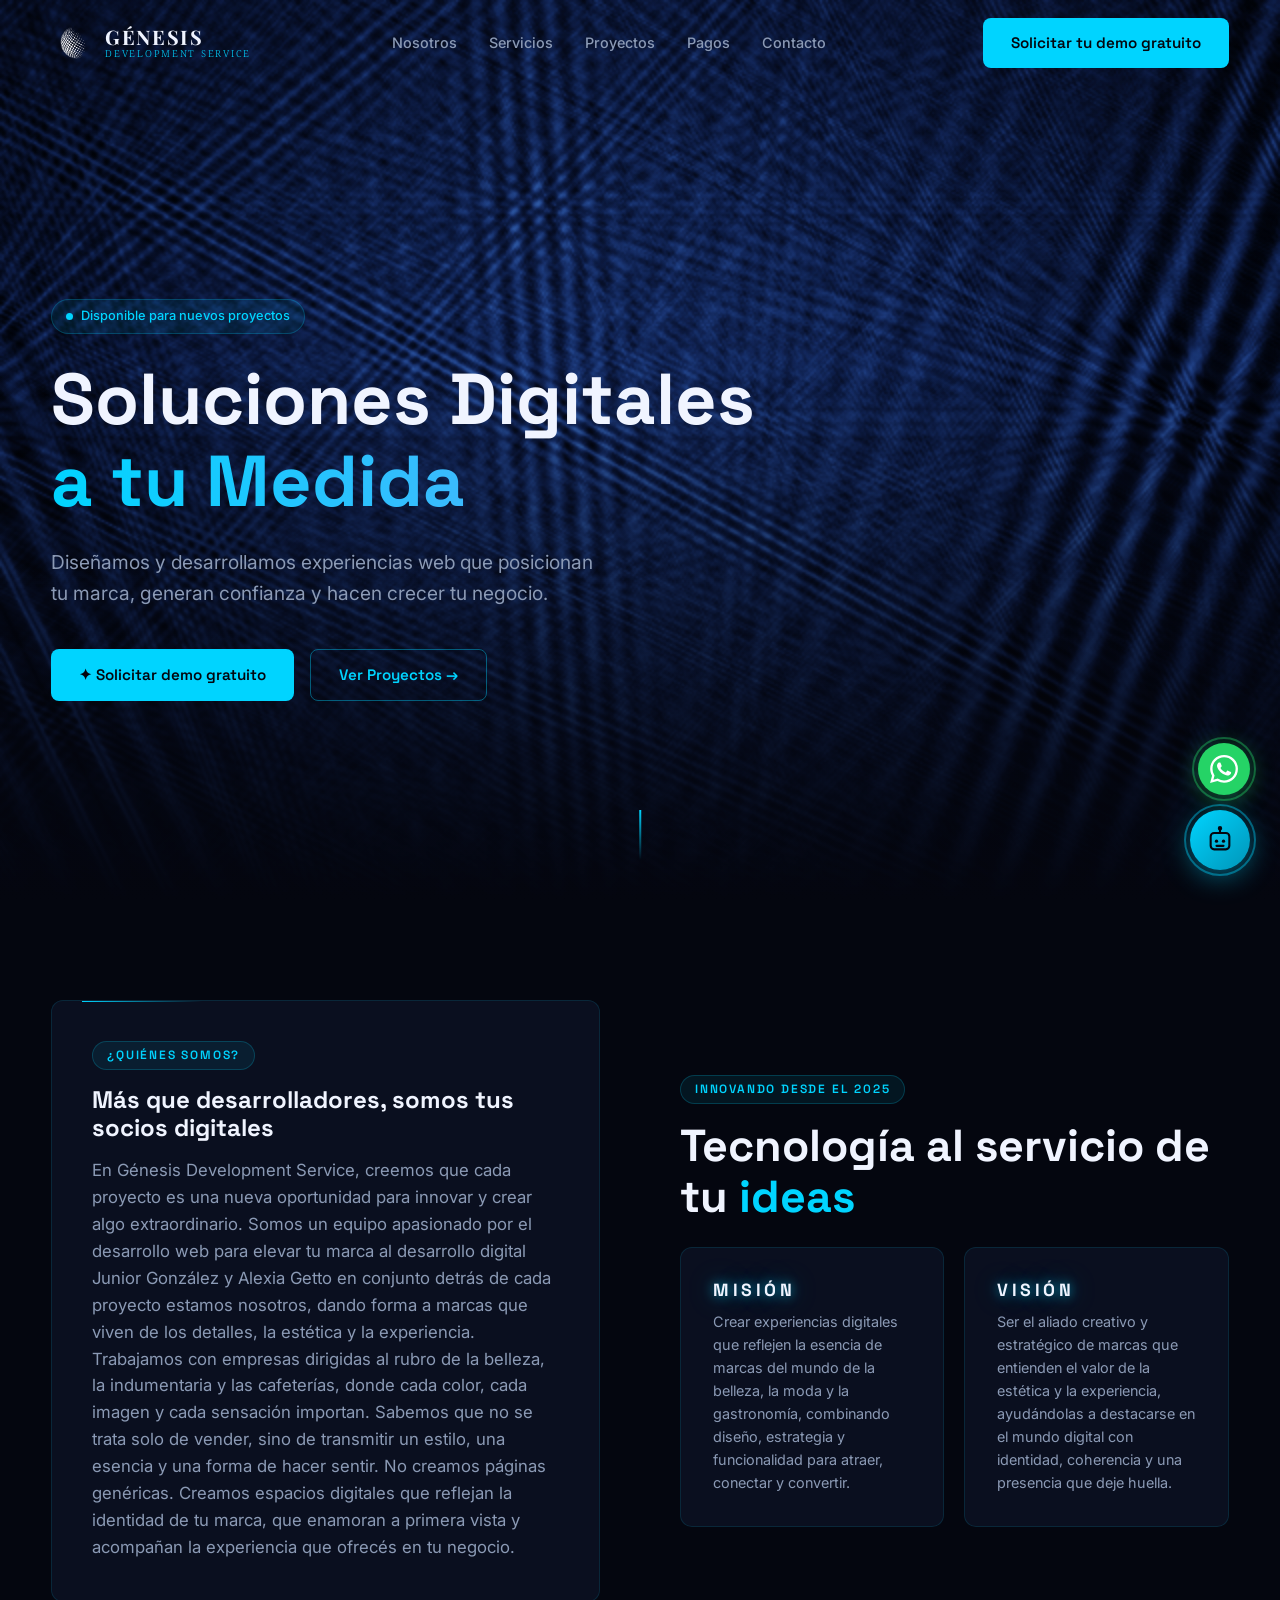
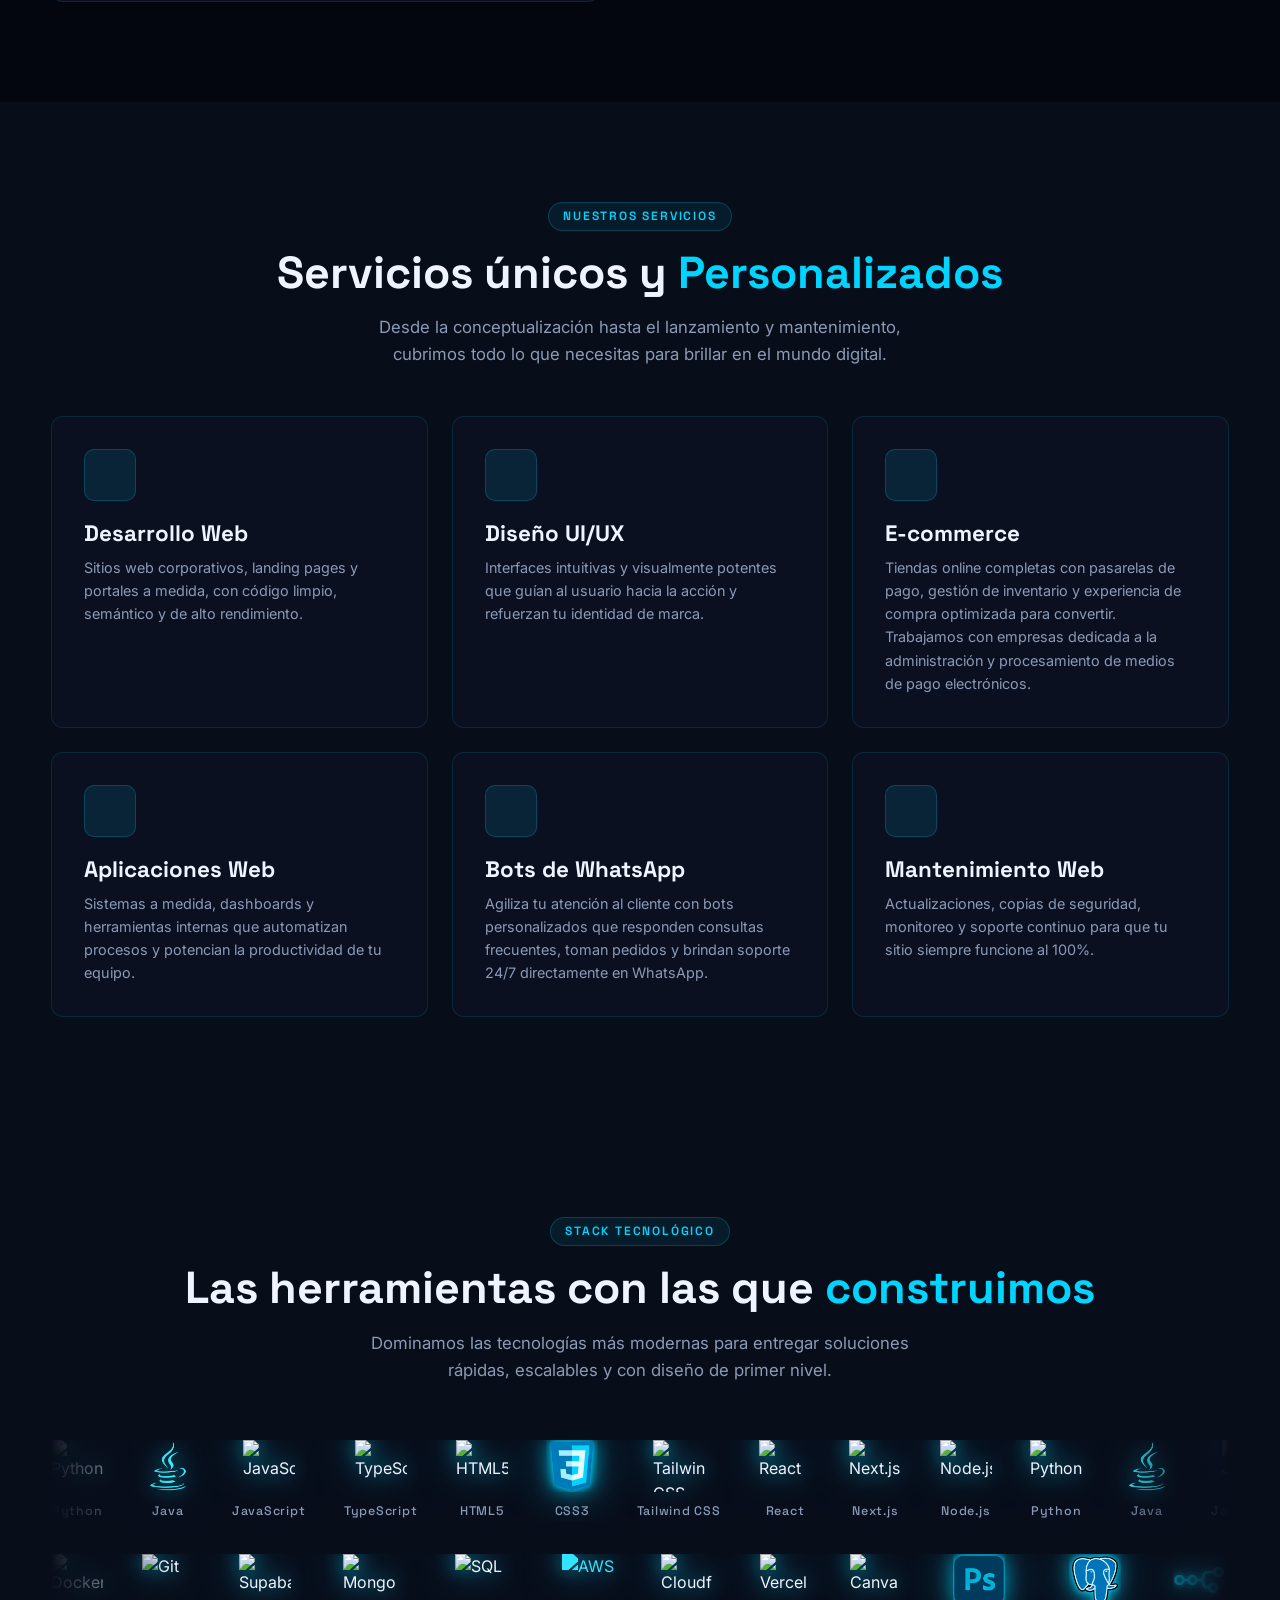
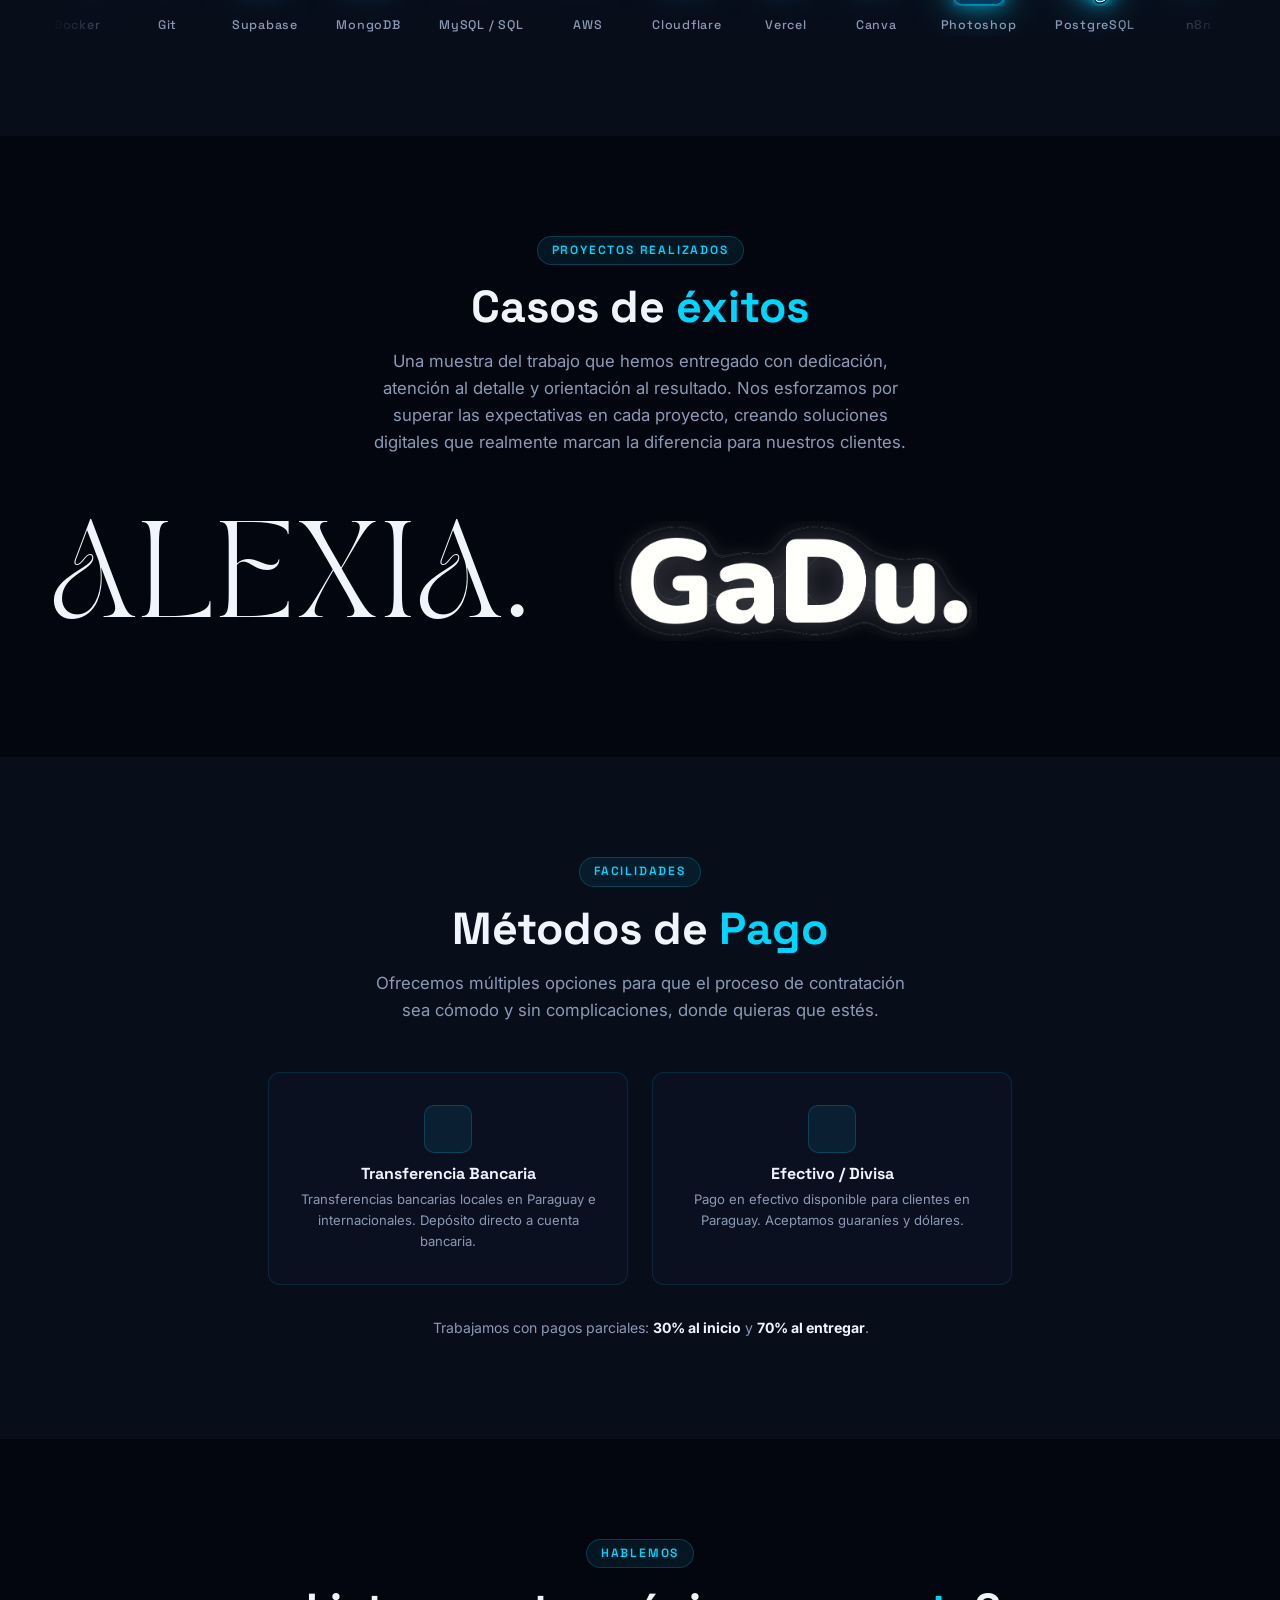
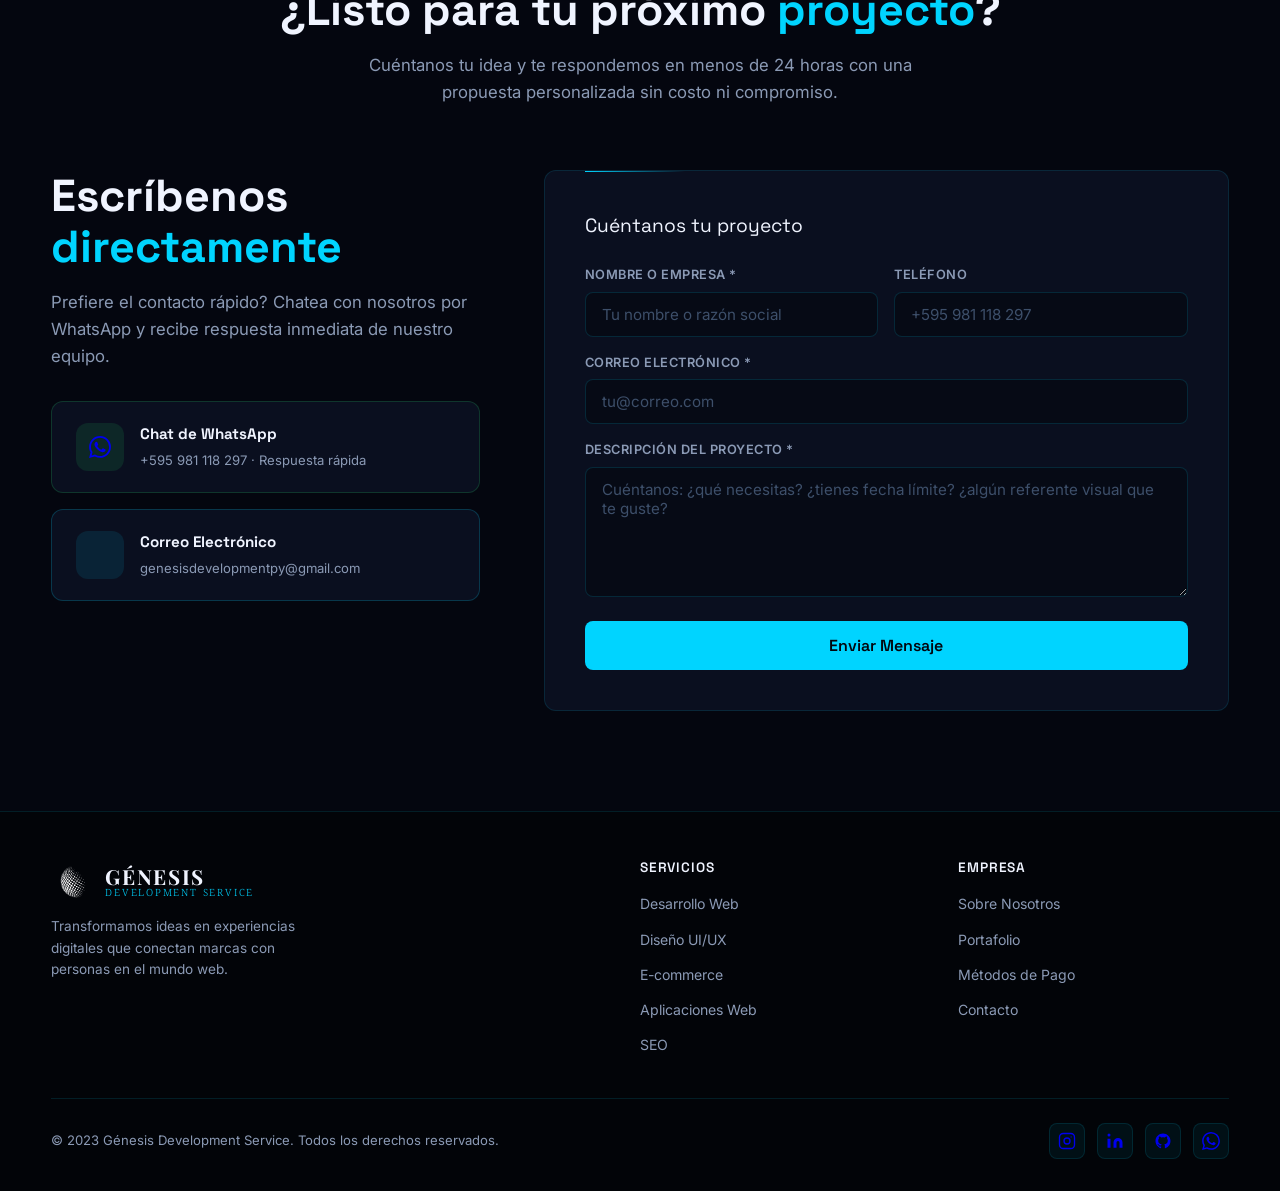
==== commit 99d103ef: "Chatbot habla como Génesis en primera persona, no como asistente Co-Authored-By: Claude Fable 5 <nor" ====
--- a/index.html
+++ b/index.html
@@ -528,7 +528,7 @@
             </svg>
           </span>
           <div class="gx-chat-title">
-            <strong>Asistente Génesis</strong>
+            <strong>Génesis</strong>
             <small><span class="gx-chat-dot"></span> Asistente IA · En línea</small>
           </div>
         </div>
@@ -561,7 +561,7 @@
 
   <!-- Scripts -->
   <script src="js/shader.js?v=6"></script>
-  <script src="js/main.js?v=5"></script>
+  <script src="js/main.js?v=6"></script>
   <script>lucide.createIcons();</script>
   <script>
     // fallback de iconos
